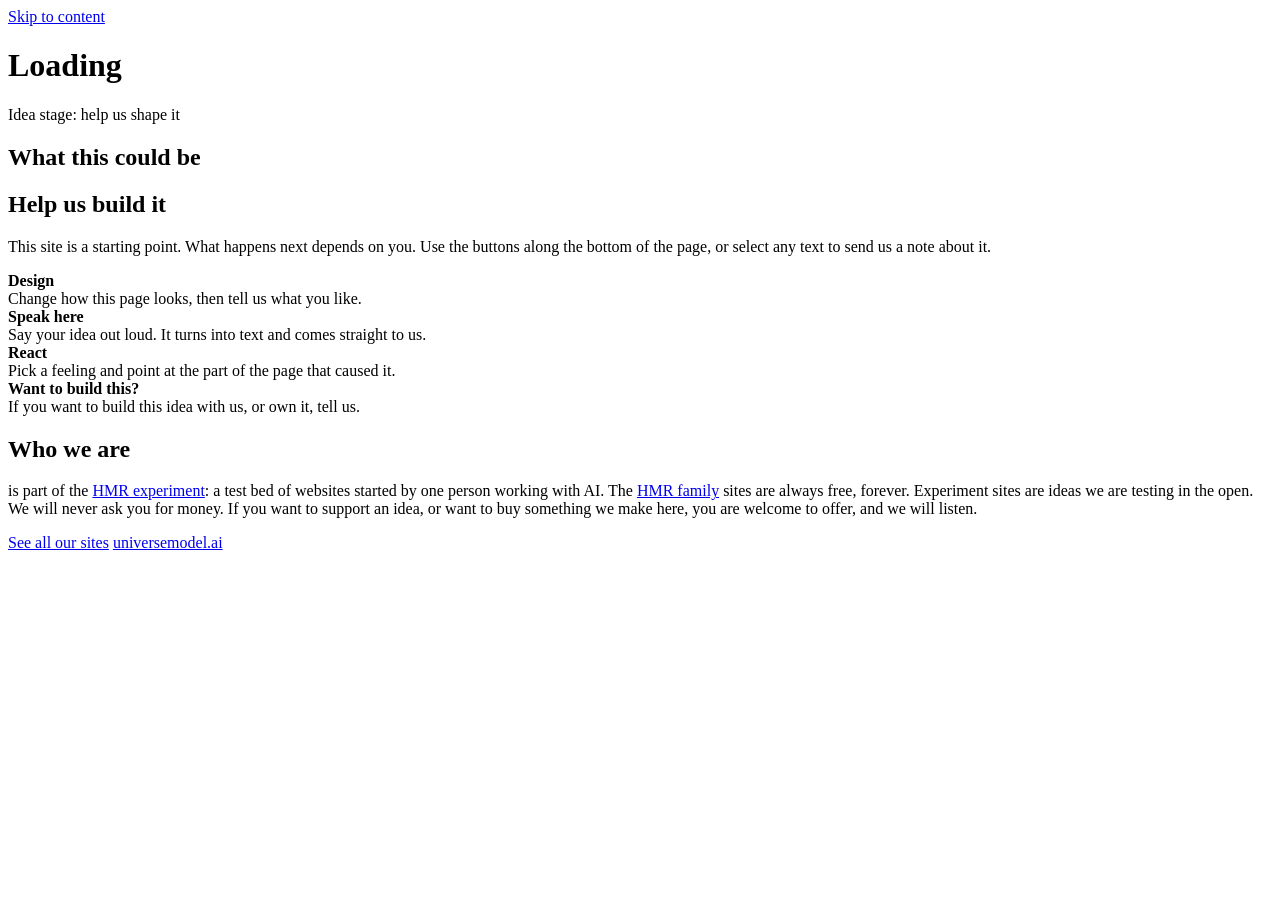
==== index.html @ d36a9c4b "Initial commit" ====
<!DOCTYPE html>
<html lang="en">
<head>
<meta charset="utf-8">
<meta name="viewport" content="width=device-width, initial-scale=1">
<title>HMR family site</title>
<link rel="stylesheet" href="https://hmrfamily.life/x/style.css">
</head>
<body>
<a class="skip" href="#main">Skip to content</a>
<header class="hero">
  <div class="wrap">
    <p class="eyebrow" id="f-d"></p>
    <h1 id="f-t">Loading</h1>
    <p class="lead" id="f-p"></p>
    <p><span class="tag">Idea stage: help us shape it</span></p>
  </div>
</header>
<main id="main">
  <section class="wrap">
    <div class="idea">
      <h2>What this could be</h2>
      <p id="f-sub"></p><ul id="f-b"></ul>
    </div>
    <div class="idea">
      <h2>Help us build it</h2>
      <p>This site is a starting point. What happens next depends on you. Use the buttons along the bottom of the page, or select any text to send us a note about it.</p>
      <div class="steps">
        <div><b>Design</b><br>Change how this page looks, then tell us what you like.</div>
        <div><b>Speak here</b><br>Say your idea out loud. It turns into text and comes straight to us.</div>
        <div><b>React</b><br>Pick a feeling and point at the part of the page that caused it.</div>
        <div><b>Want to build this?</b><br>If you want to build this idea with us, or own it, tell us.</div>
      </div>
    </div>
    <div class="idea">
      <h2>Who we are</h2>
      <p><span class="f-d2"></span> is part of the <a href="https://hmrfamily.life/#experiment">HMR experiment</a>: a test bed of websites started by one person working with AI. The <a href="https://hmrfamily.life/">HMR family</a> sites are always free, forever. Experiment sites are ideas we are testing in the open. We will never ask you for money. If you want to support an idea, or want to buy something we make here, you are welcome to offer, and we will listen.</p>
    </div>
  </section>
</main>
<footer>
  <div class="wrap">
    <p><a class="btn" href="https://hmrfamily.life/">See all our sites</a> <a class="btn" href="https://universemodel.ai/">universemodel.ai</a></p>
    
  </div>
</footer>
<div id="picker"></div>
<script src="https://hmrfamily.life/x/site.js"></script>
<script src="https://hmrfamily.life/x/app.js"></script>
<script src="https://hmrfamily.life/x/hmr-dock.js?v=6.2" data-tier="experiment" data-design=".pk-open" data-design-panel=".pk-panel" defer></script>
</body>
</html>
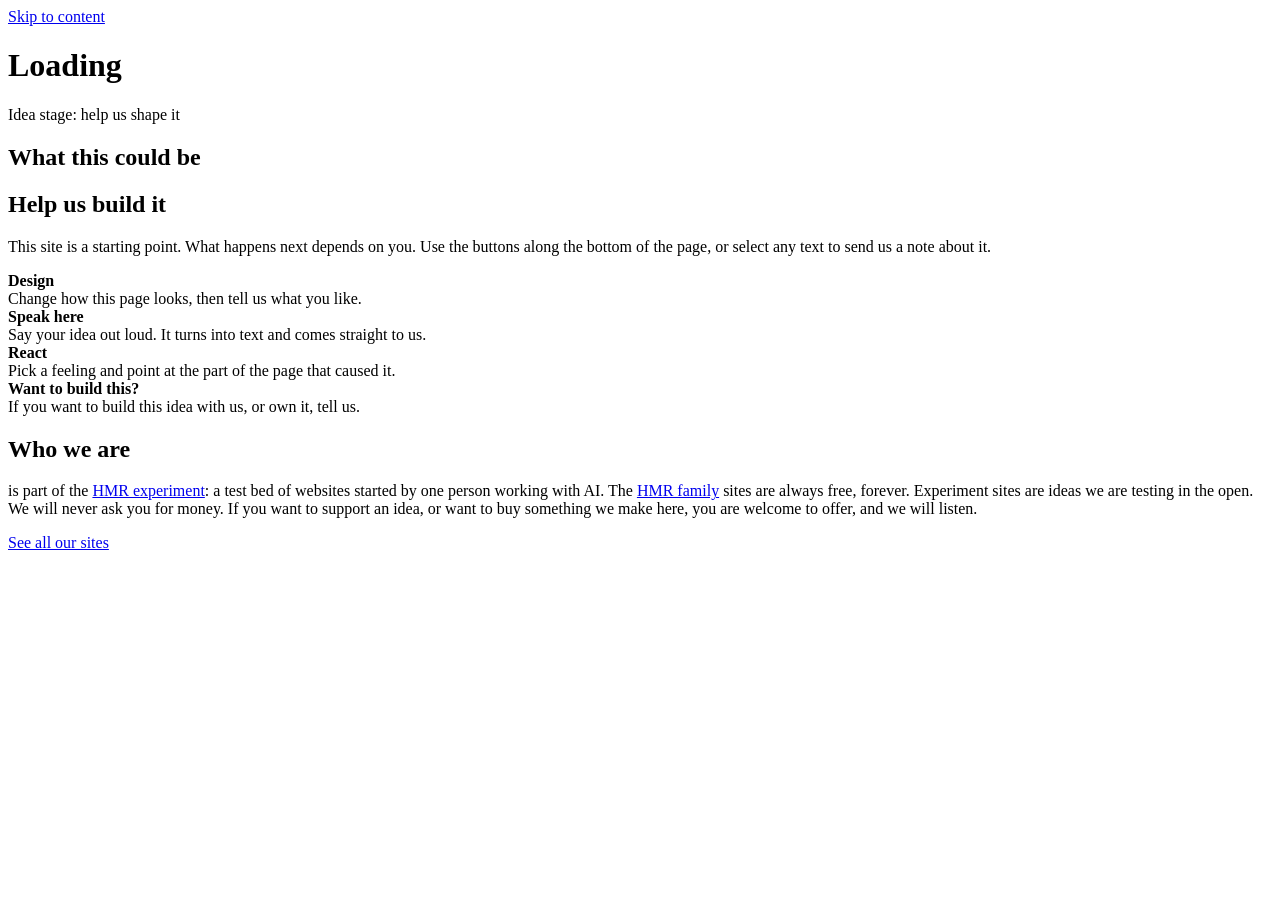
==== commit 9087abec: "Remove universemodel.ai links (site kept as a hidden Easter egg) Co-Authored-By: Claude Opus 5.5 <no" ====
--- a/index.html
+++ b/index.html
@@ -40,7 +40,7 @@
 </main>
 <footer>
   <div class="wrap">
-    <p><a class="btn" href="https://hmrfamily.life/">See all our sites</a> <a class="btn" href="https://universemodel.ai/">universemodel.ai</a></p>
+    <p><a class="btn" href="https://hmrfamily.life/">See all our sites</a></p>
     
   </div>
 </footer>
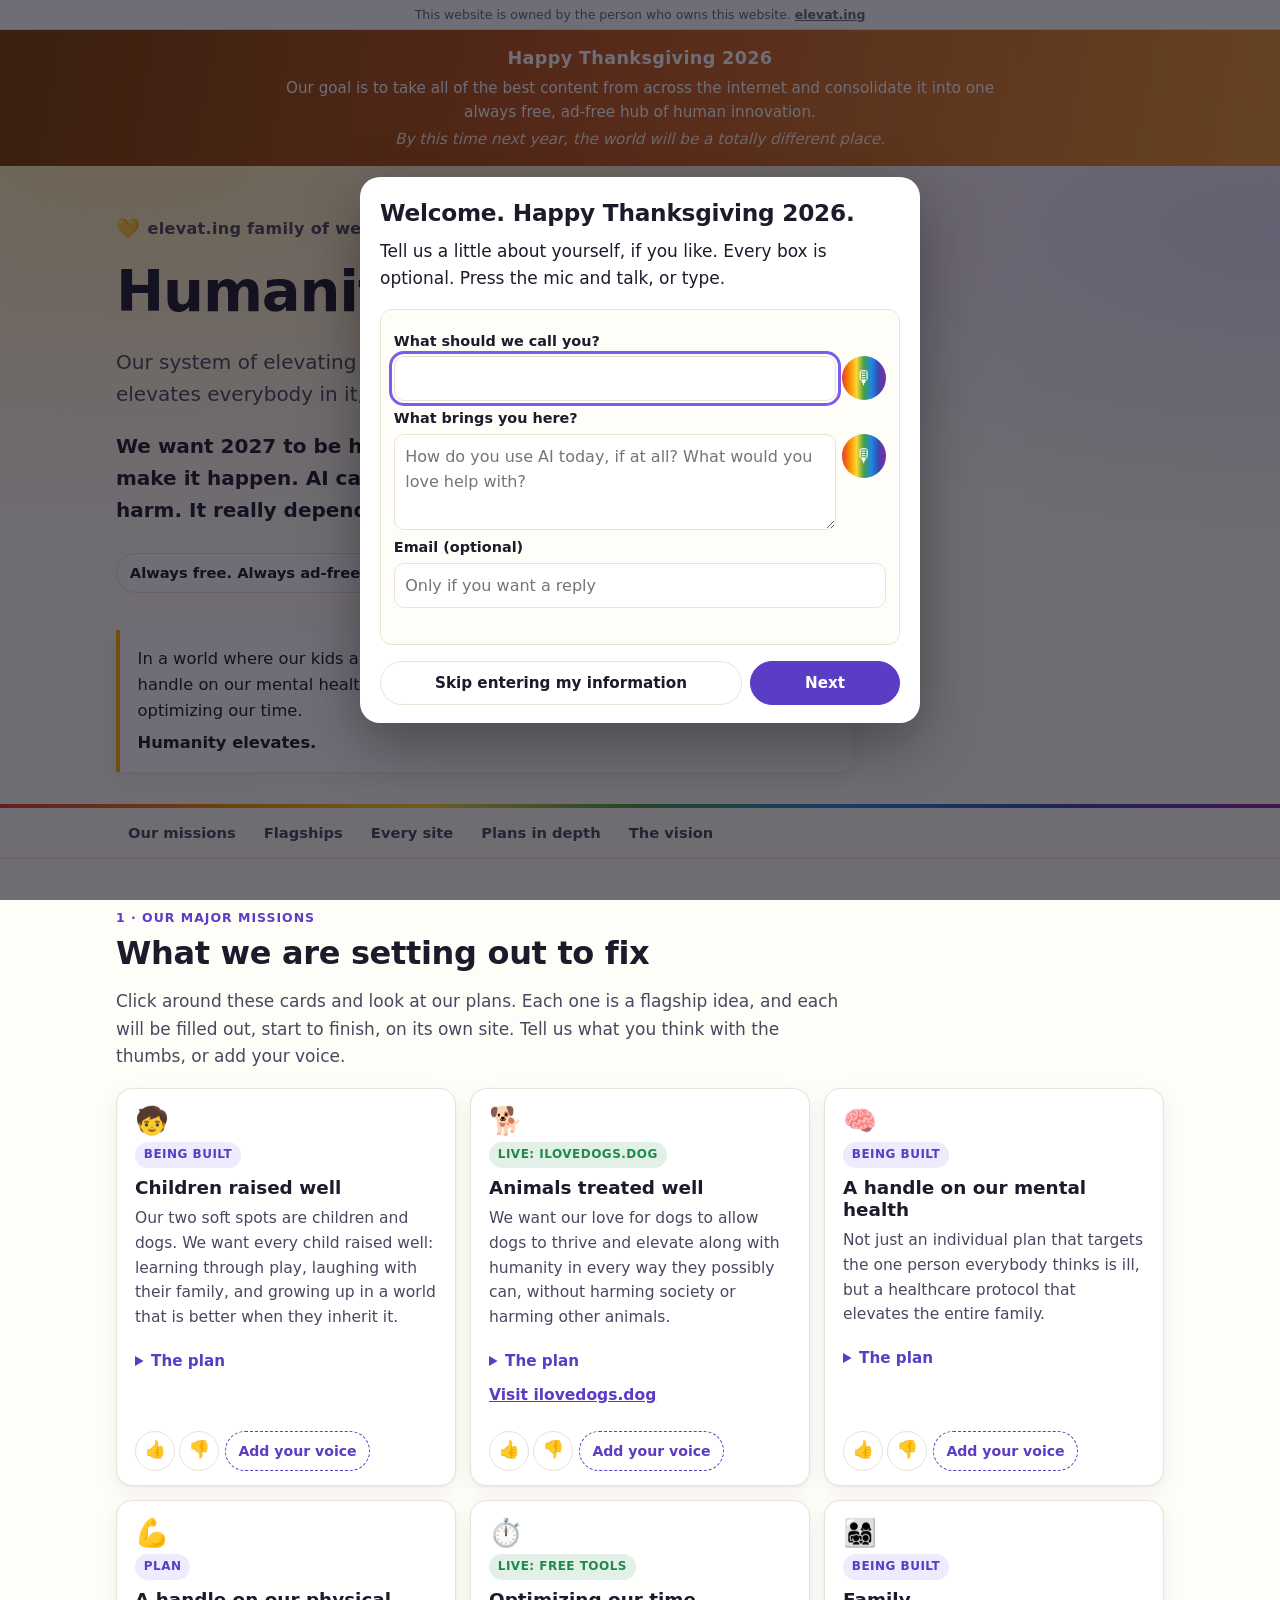
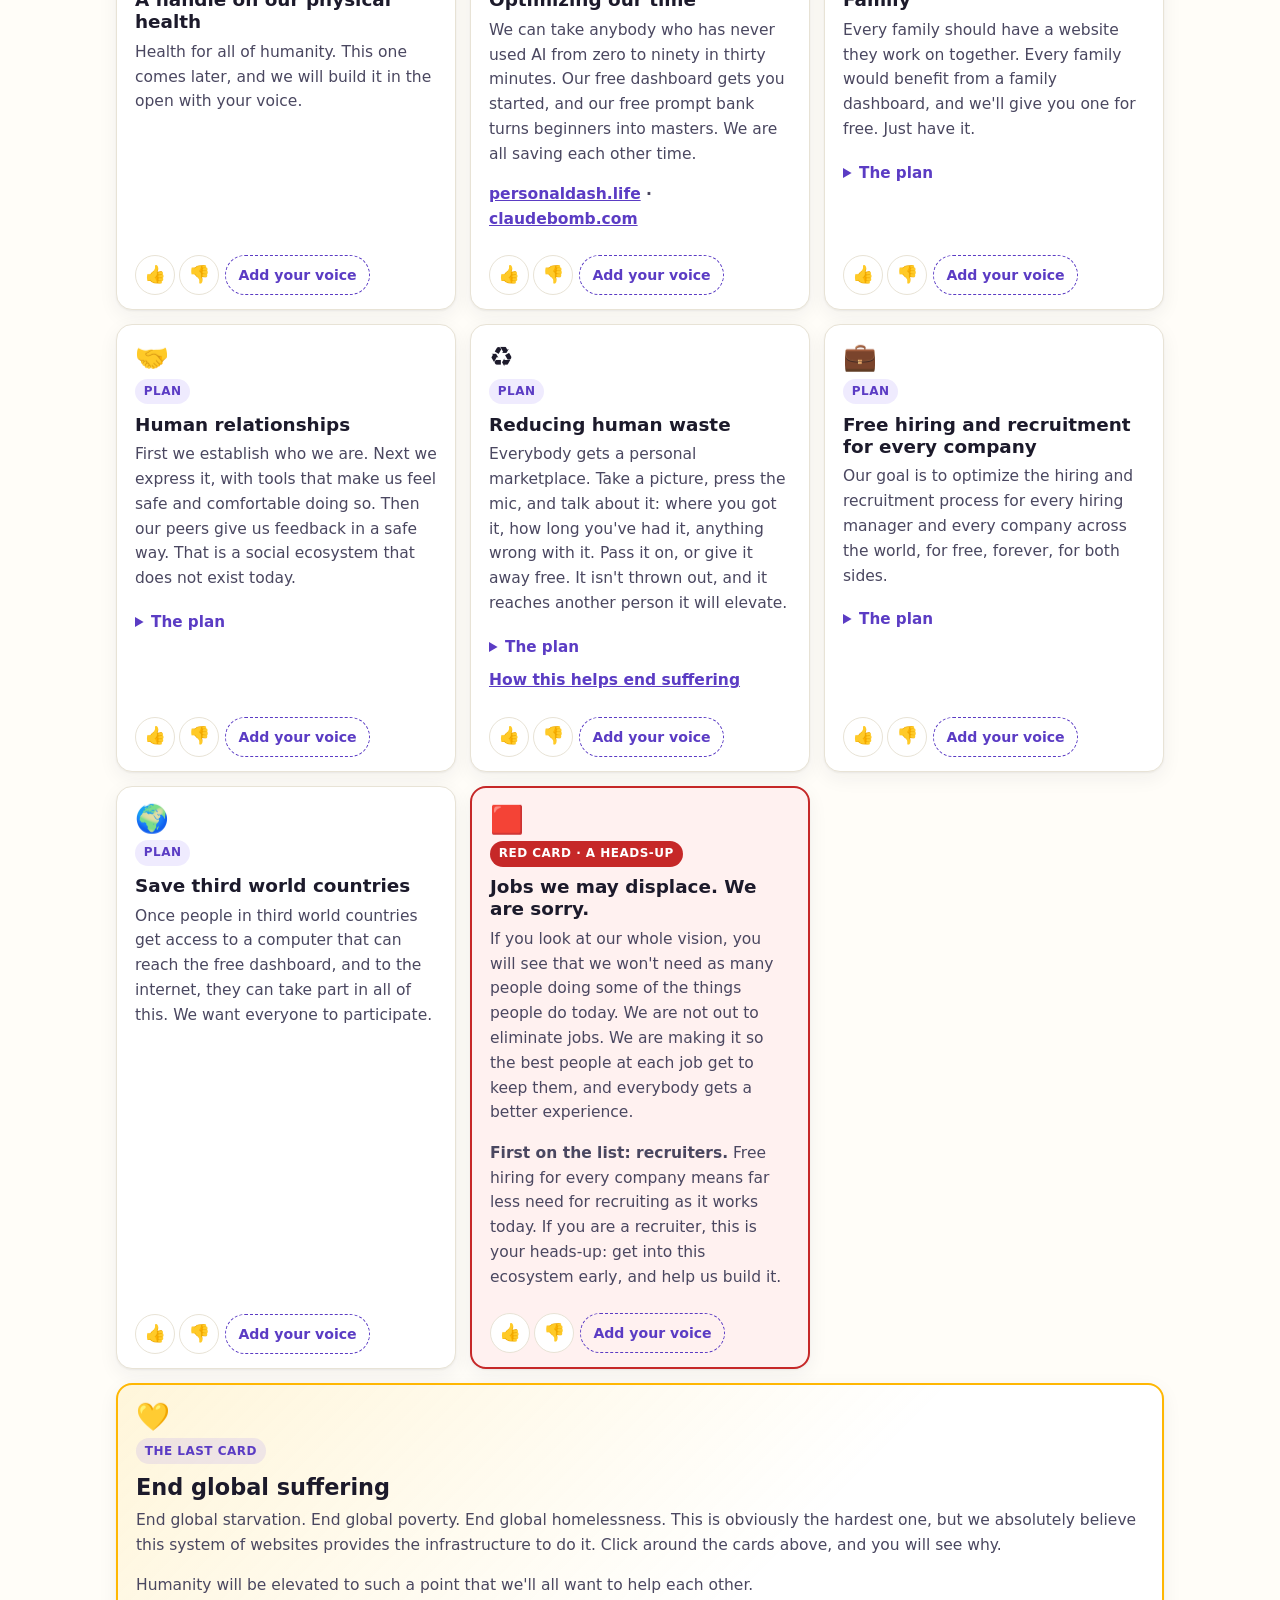
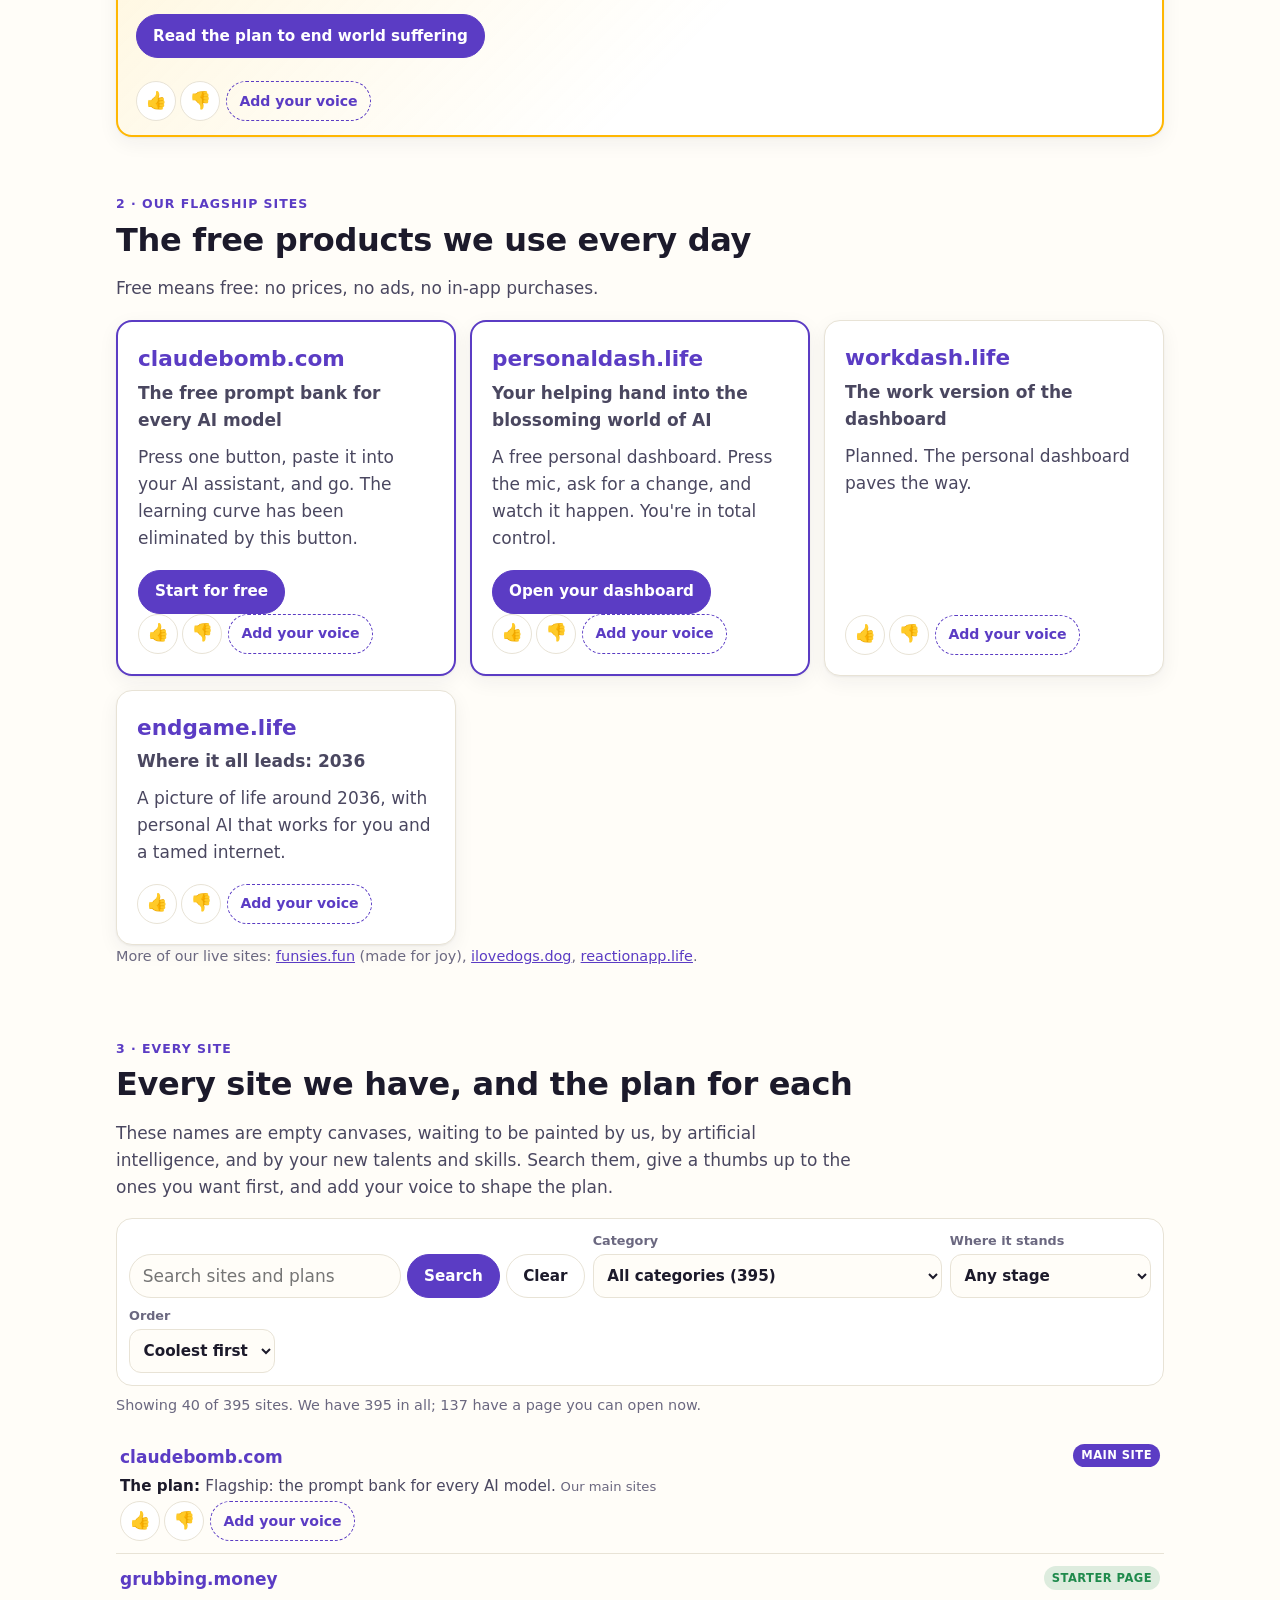
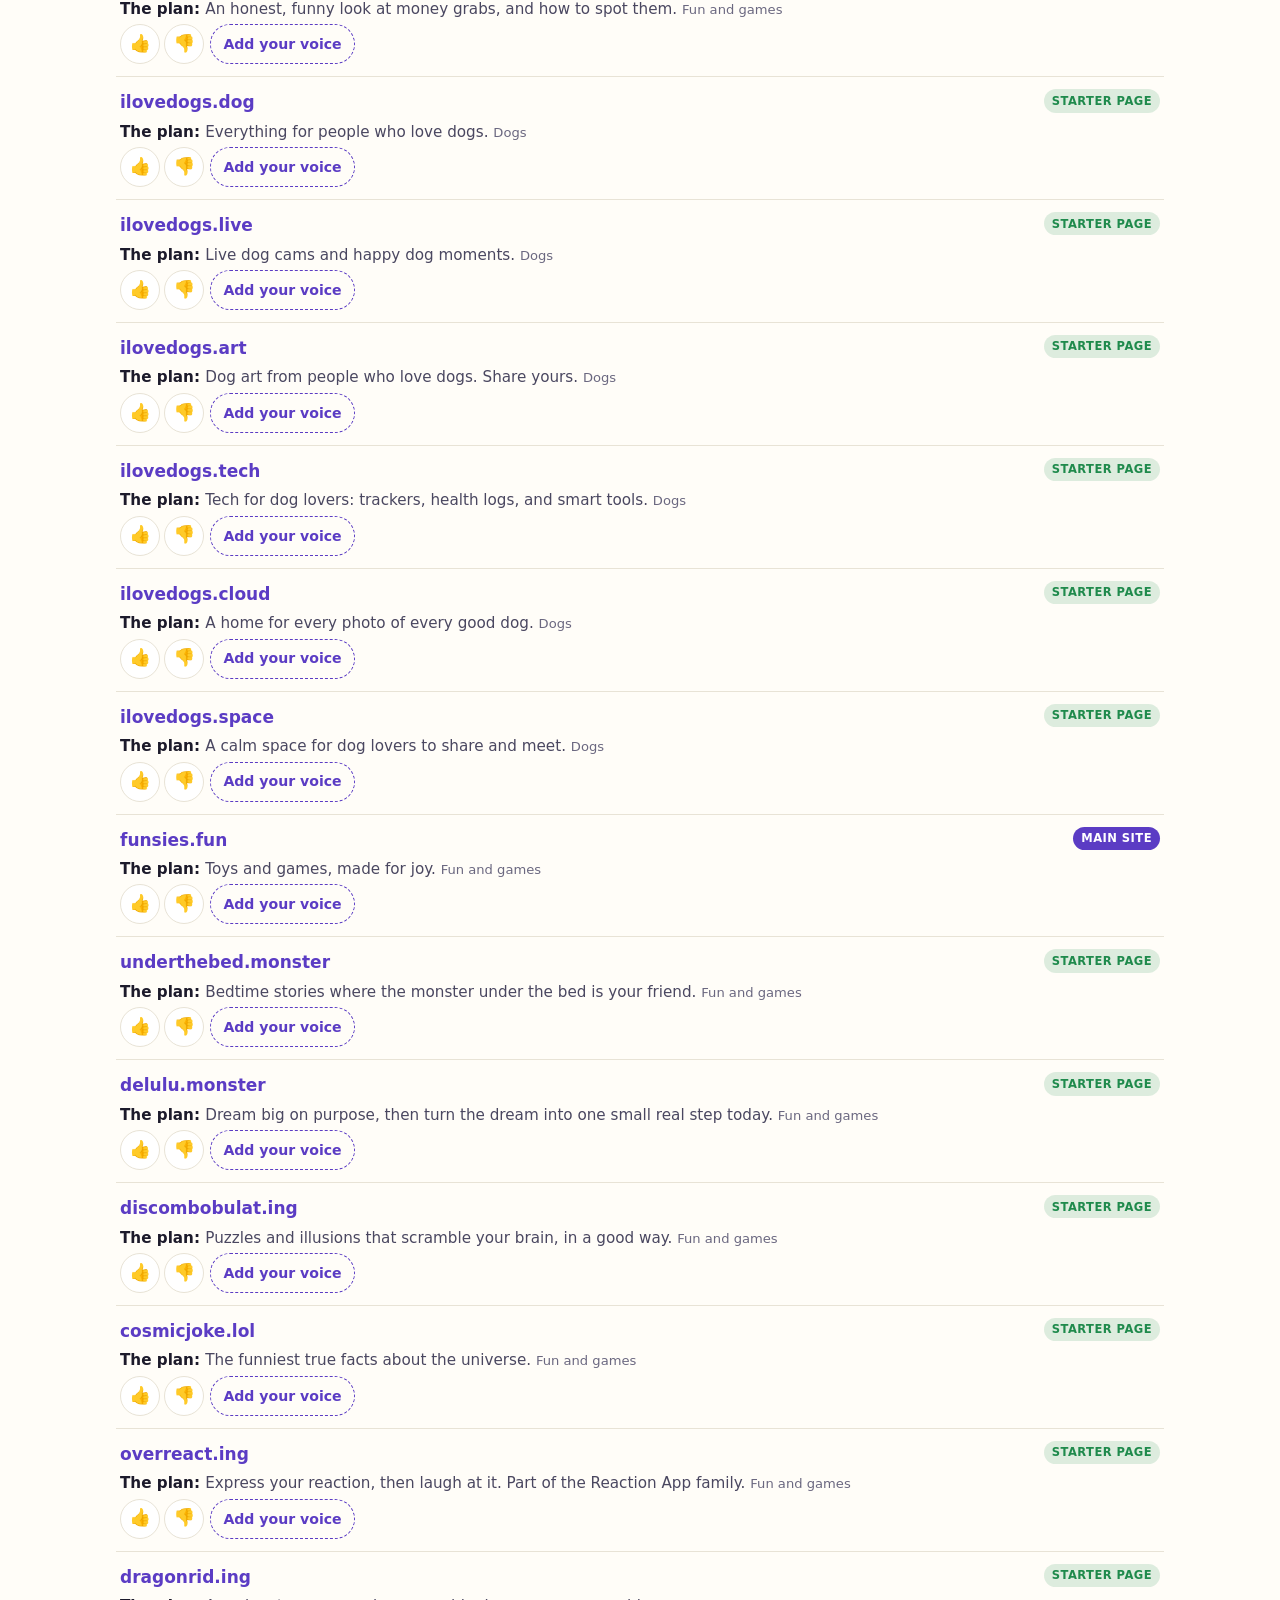
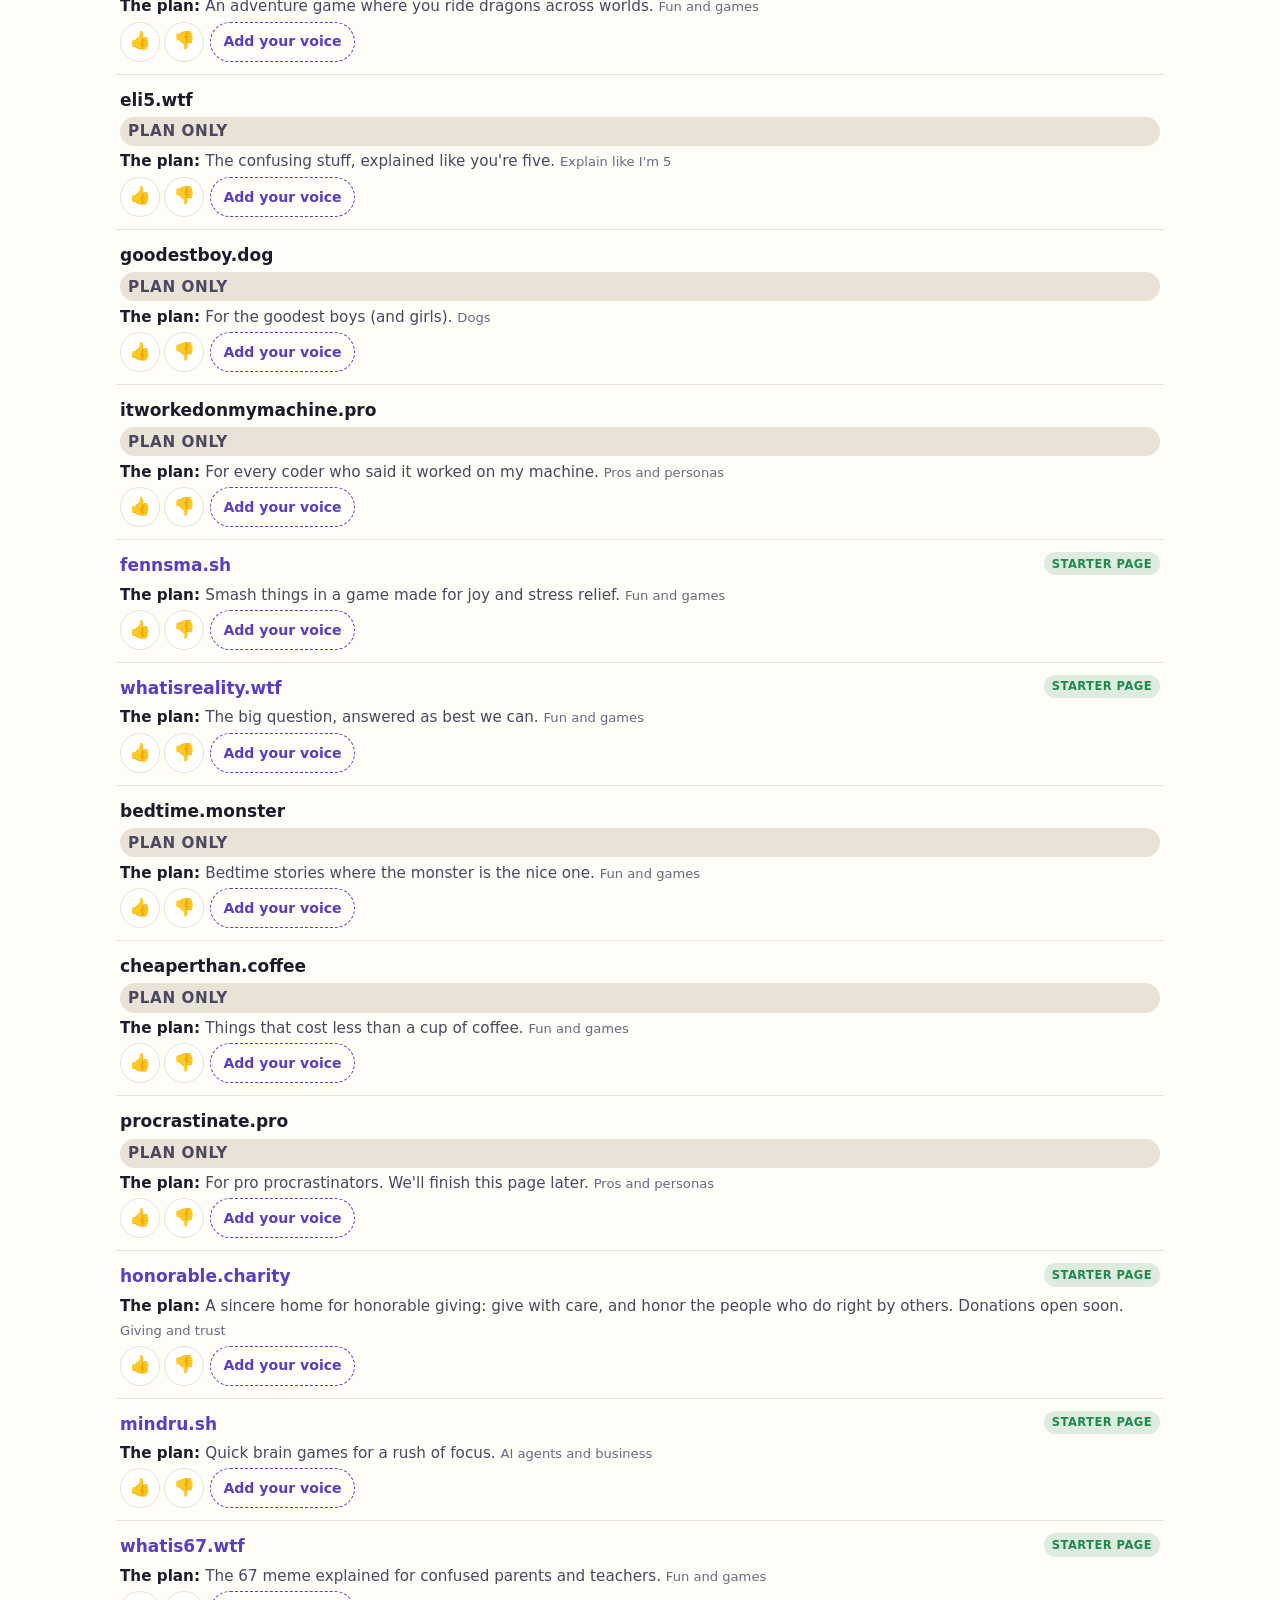
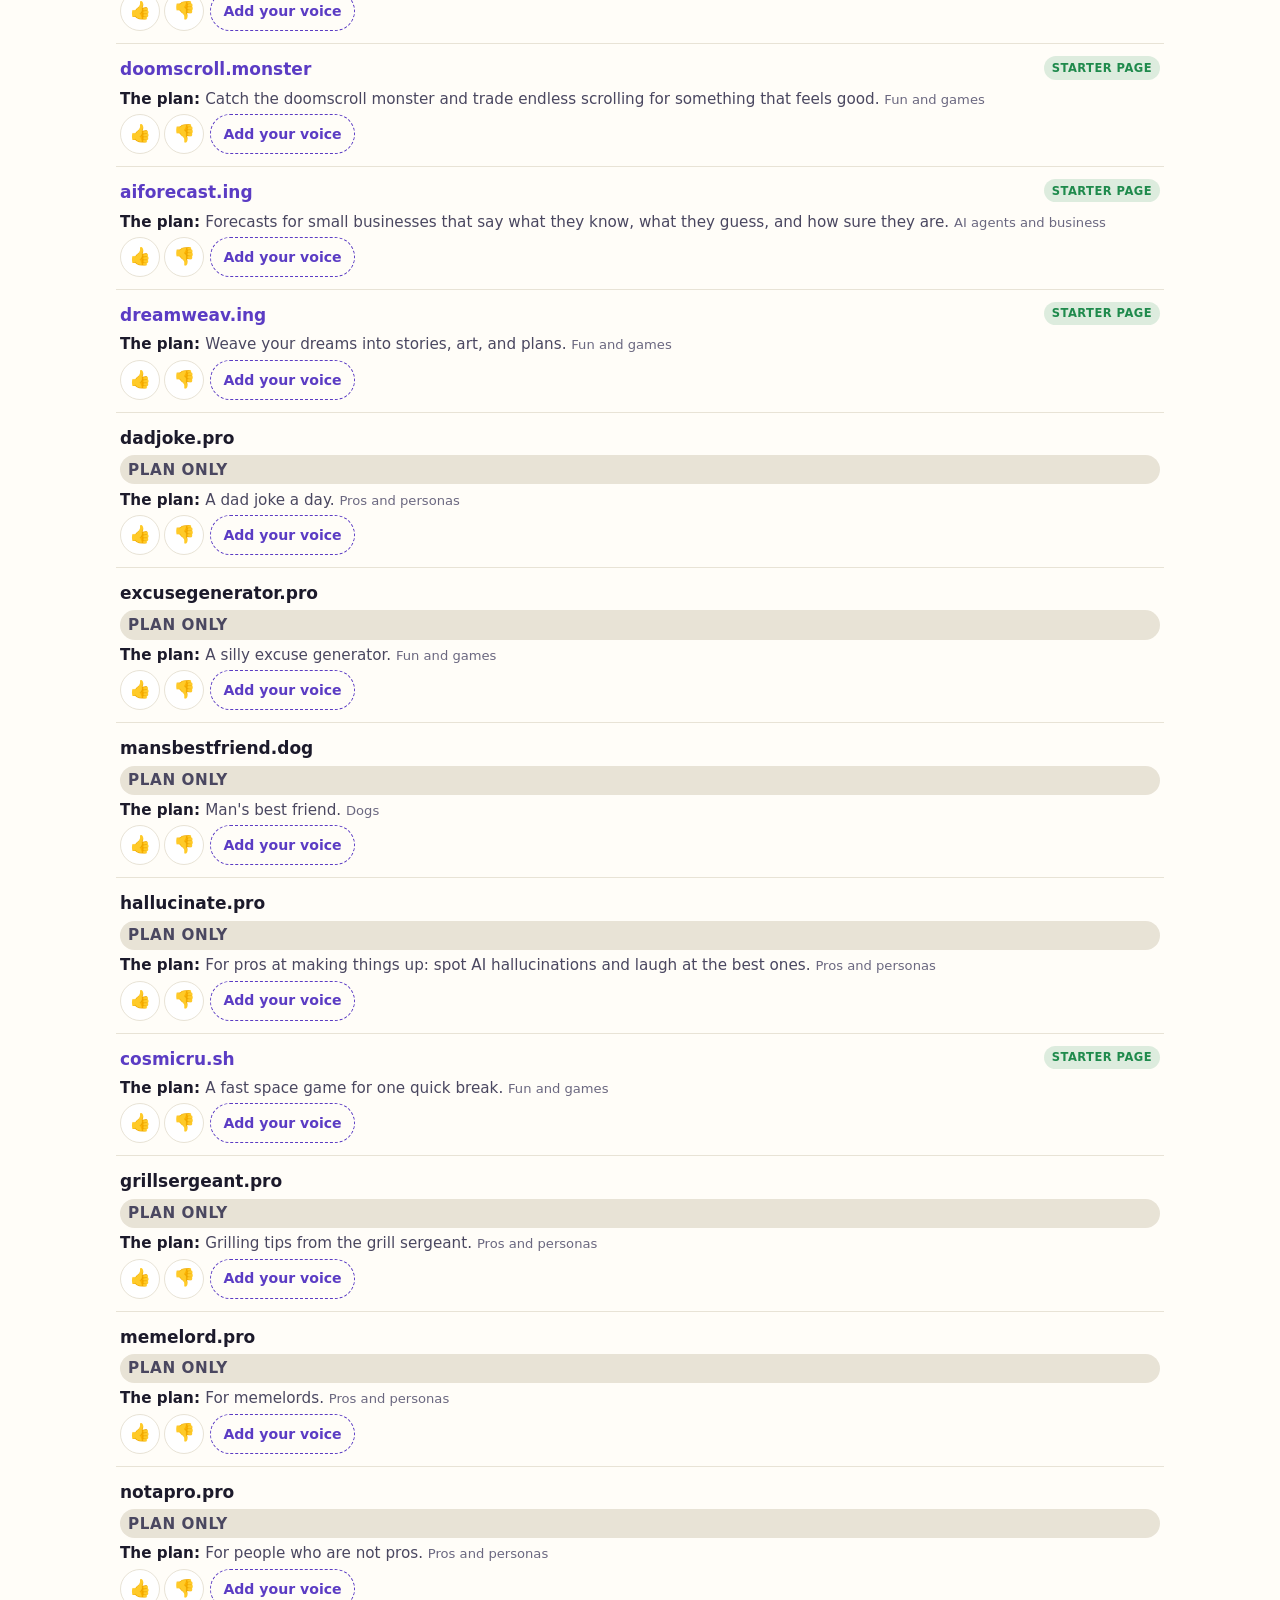
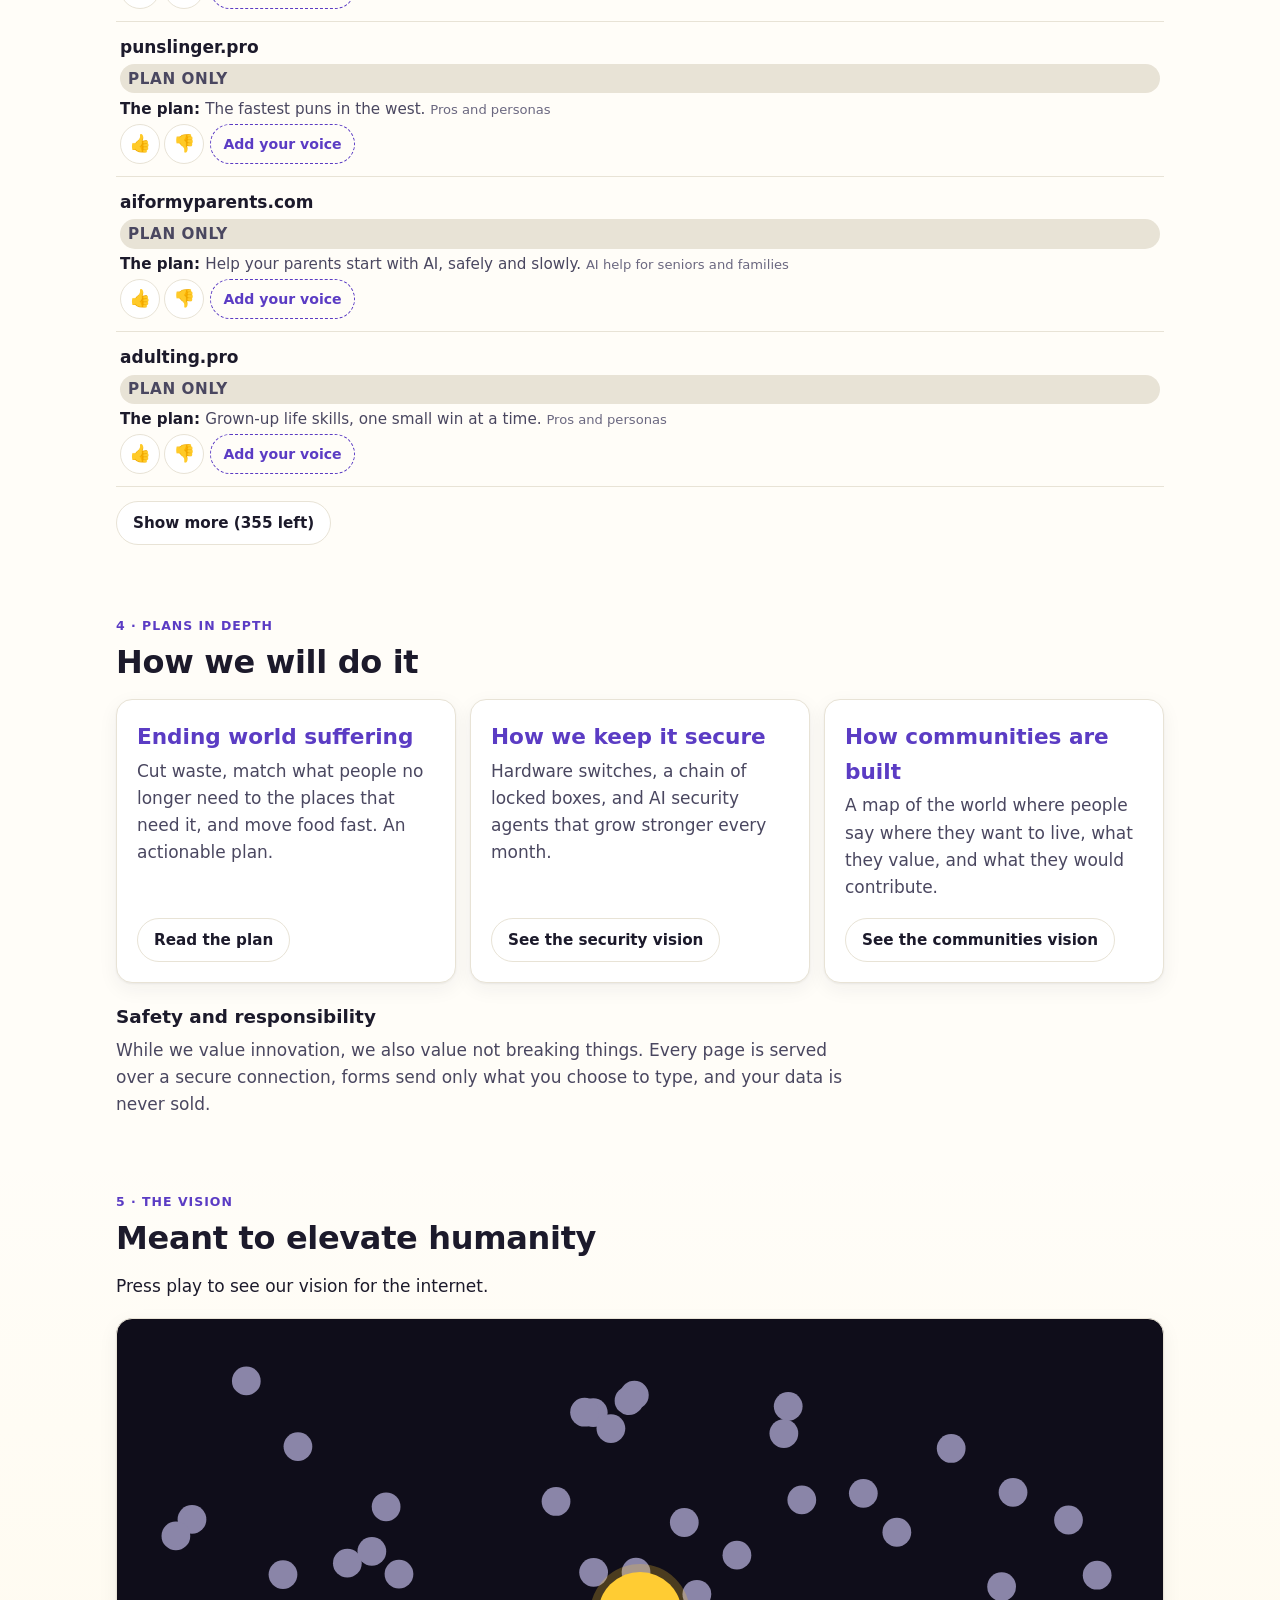
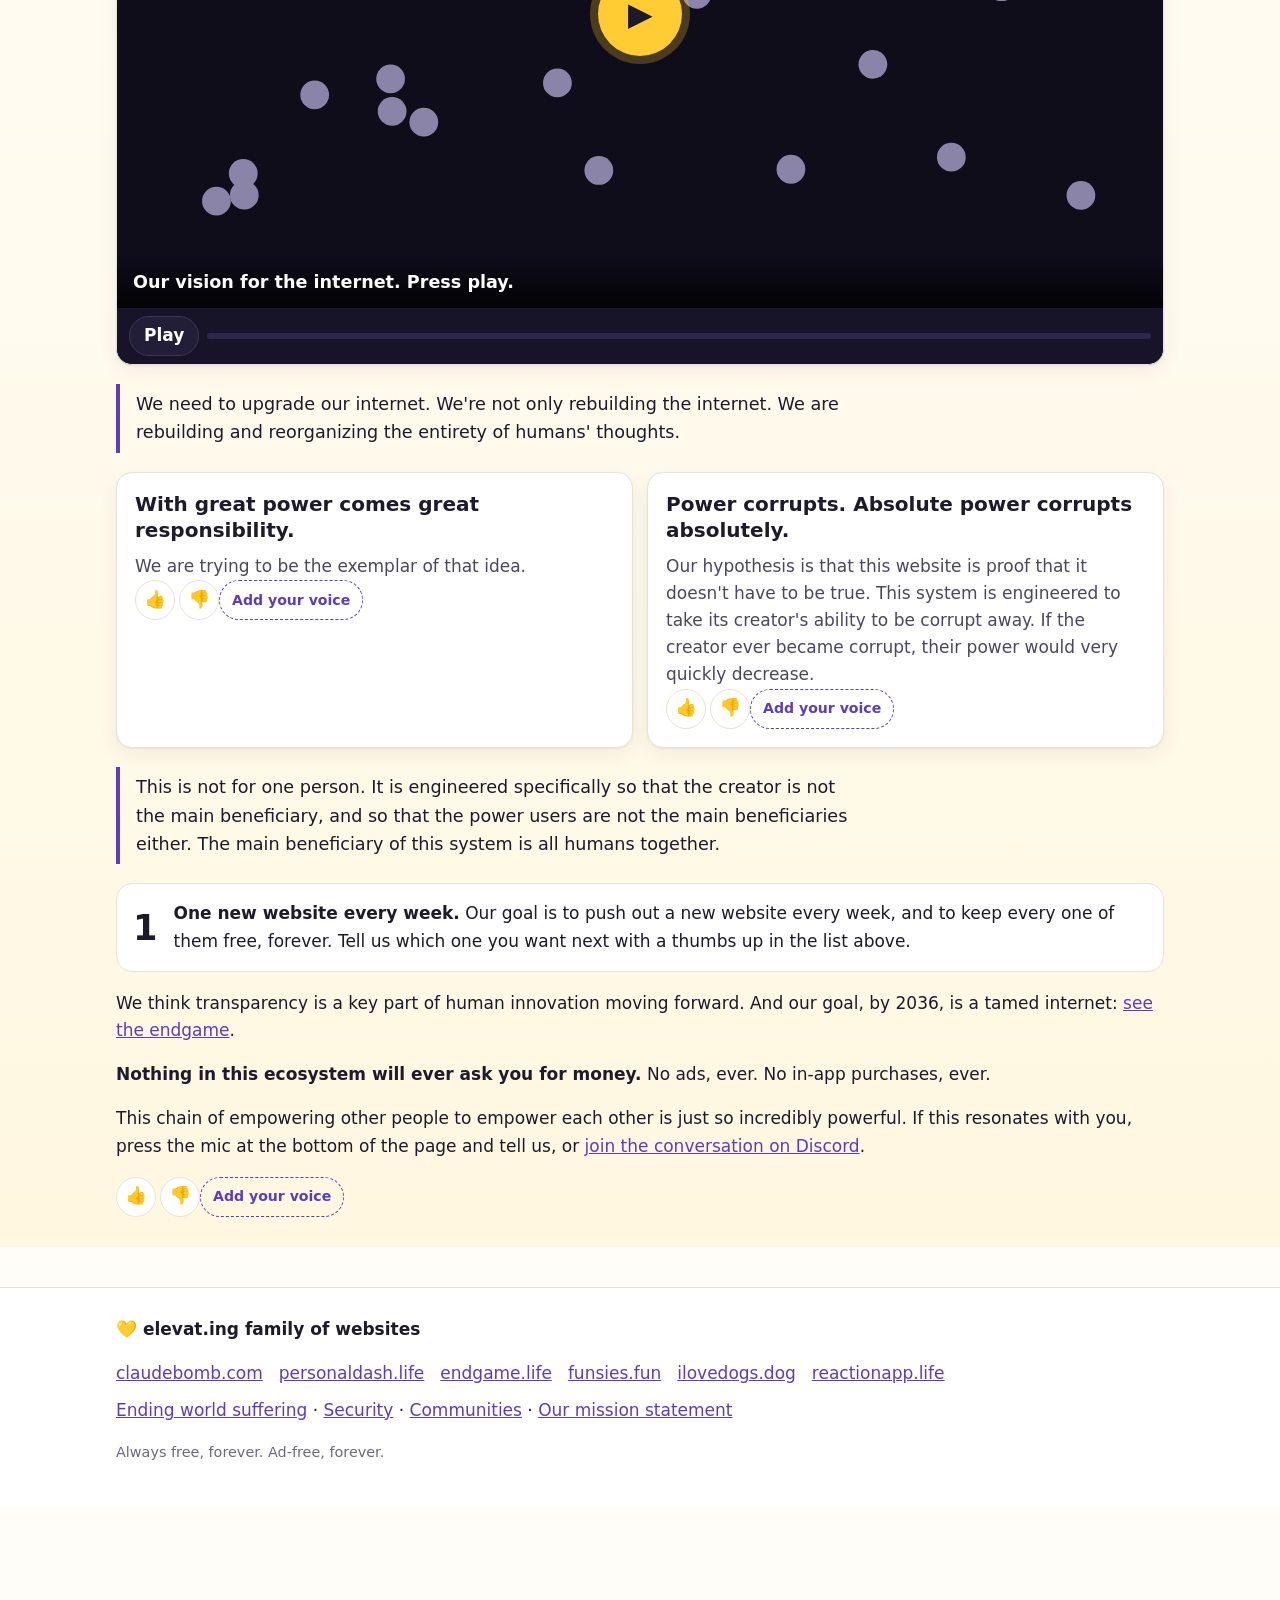
==== commit 51cf57e3: "elevat.ing becomes the main site: missions, flagships, every site with its plan, vision, plans in de" ====
--- a/index.html
+++ b/index.html
@@ -3,50 +3,314 @@
 <head>
 <meta charset="utf-8">
 <meta name="viewport" content="width=device-width, initial-scale=1">
-<title>HMR family site</title>
-<link rel="stylesheet" href="https://hmrfamily.life/x/style.css">
+<title>elevat.ing | Our system of elevating websites</title>
+<meta name="description" content="Free websites that elevate everybody in them, all together, for free. Always free, always ad-free.">
+<link rel="canonical" href="https://elevat.ing/">
+<meta property="og:type" content="website">
+<meta property="og:title" content="elevat.ing | Our system of elevating websites">
+<meta property="og:description" content="Free websites that elevate everybody in them, all together, for free. Always free, always ad-free.">
+<meta property="og:url" content="https://elevat.ing/">
+<meta name="twitter:card" content="summary">
+<meta name="theme-color" content="#ffcc33">
+<link rel="icon" href="data:image/svg+xml,%3Csvg xmlns='http://www.w3.org/2000/svg' viewBox='0 0 100 100'%3E%3Ctext y='.9em' font-size='90'%3E%F0%9F%92%9B%3C/text%3E%3C/svg%3E">
+<link rel="stylesheet" href="css/elv8.css?v=1">
 </head>
 <body>
 <a class="skip" href="#main">Skip to content</a>
+<div class="elv8-cap" role="note">This website is owned by the person who owns this website. <a href="https://elevat.ing/">elevat.ing</a></div>
+
+<aside class="tg" aria-label="Happy Thanksgiving 2026">
+  <b>Happy Thanksgiving 2026</b>
+  <p>Our goal is to take all of the best content from across the internet and consolidate it into one always free, ad-free hub of human innovation.</p>
+  <p class="tg2">By this time next year, the world will be a totally different place.</p>
+</aside>
+
 <header class="hero">
   <div class="wrap">
-    <p class="eyebrow" id="f-d"></p>
-    <h1 id="f-t">Loading</h1>
-    <p class="lead" id="f-p"></p>
-    <p><span class="tag">Idea stage: help us shape it</span></p>
+    <p class="brand"><span class="heart" aria-hidden="true">💛</span> elevat.ing family of websites</p>
+    <h1>Humanity elevates.</h1>
+    <p class="lead">Our system of elevating websites is called elevating because it elevates everybody in it, all together, for free.</p>
+    <p class="lead year">We want 2027 to be humanity's year, and we're going to help make it happen. AI can be a greater force for good than harm. It really depends on us whether it is.</p>
+    <p class="promise">Always free. Always ad-free. Nothing here will ever ask you for money.</p>
+    <div class="hero-quote">
+      <p>In a world where our kids are raised well, we're treating animals well. We have a handle on our mental health. We have a handle on our physical health, and we are optimizing our time.</p>
+      <p>Humanity elevates.</p>
+    </div>
   </div>
 </header>
+
+<nav class="secnav" aria-label="On this page">
+  <ul class="wrap">
+    <li><a href="#missions">Our missions</a></li>
+    <li><a href="#flagships">Flagships</a></li>
+    <li><a href="#sites">Every site</a></li>
+    <li><a href="#plans">Plans in depth</a></li>
+    <li><a href="#vision">The vision</a></li>
+  </ul>
+</nav>
+
 <main id="main">
-  <section class="wrap">
-    <div class="idea">
-      <h2>What this could be</h2>
-      <p id="f-sub"></p><ul id="f-b"></ul>
-    </div>
-    <div class="idea">
-      <h2>Help us build it</h2>
-      <p>This site is a starting point. What happens next depends on you. Use the buttons along the bottom of the page, or select any text to send us a note about it.</p>
-      <div class="steps">
-        <div><b>Design</b><br>Change how this page looks, then tell us what you like.</div>
-        <div><b>Speak here</b><br>Say your idea out loud. It turns into text and comes straight to us.</div>
-        <div><b>React</b><br>Pick a feeling and point at the part of the page that caused it.</div>
-        <div><b>Want to build this?</b><br>If you want to build this idea with us, or own it, tell us.</div>
-      </div>
-    </div>
-    <div class="idea">
-      <h2>Who we are</h2>
-      <p><span class="f-d2"></span> is part of the <a href="https://hmrfamily.life/#experiment">HMR experiment</a>: a test bed of websites started by one person working with AI. The <a href="https://hmrfamily.life/">HMR family</a> sites are always free, forever. Experiment sites are ideas we are testing in the open. We will never ask you for money. If you want to support an idea, or want to buy something we make here, you are welcome to offer, and we will listen.</p>
-    </div>
-  </section>
+
+<section class="wrap sec" id="missions" aria-labelledby="missions-h">
+  <span class="kicker">1 · Our major missions</span>
+  <h2 id="missions-h">What we are setting out to fix</h2>
+  <p class="intro">Click around these cards and look at our plans. Each one is a flagship idea, and each will be filled out, start to finish, on its own site. Tell us what you think with the thumbs, or add your voice.</p>
+
+  <div class="cards">
+    <article class="card" data-react="mission-kids" data-label="Mission: children">
+      <div class="ico" aria-hidden="true">🧒</div>
+      <span class="status">Being built</span>
+      <h3>Children raised well</h3>
+      <p>Our two soft spots are children and dogs. We want every child raised well: learning through play, laughing with their family, and growing up in a world that is better when they inherit it.</p>
+      <details><summary>The plan</summary><ul>
+        <li>Free games and learning for kids, and lists of the games every generation loves, on <a href="https://funsies.fun/" target="_blank" rel="noopener">funsies.fun</a>.</li>
+        <li>Families building their own games together, just by talking to AI.</li>
+        <li>Parents helping each child write their own mission statement.</li>
+      </ul></details>
+      <div class="foot"></div>
+    </article>
+
+    <article class="card" data-react="mission-animals" data-label="Mission: animals">
+      <div class="ico" aria-hidden="true">🐕</div>
+      <span class="status live">Live: ilovedogs.dog</span>
+      <h3>Animals treated well</h3>
+      <p>We want our love for dogs to allow dogs to thrive and elevate along with humanity in every way they possibly can, without harming society or harming other animals.</p>
+      <details><summary>The plan</summary><ul>
+        <li>Free signal bands, so every dog lover knows whether a dog wants to say hello.</li>
+        <li>Open, fresh dog-food recipes, and food that would be wasted reaching dogs and hungry people.</li>
+        <li>A reliable place for vets and owners: what blogs say next to what the medical evidence says, with sources.</li>
+        <li>Fostering, dog walking, and a good-dog certification for places like beaches.</li>
+      </ul></details>
+      <p class="go"><a href="https://ilovedogs.dog/" target="_blank" rel="noopener">Visit ilovedogs.dog</a></p>
+      <div class="foot"></div>
+    </article>
+
+    <article class="card" data-react="mission-mental" data-label="Mission: mental health">
+      <div class="ico" aria-hidden="true">🧠</div>
+      <span class="status">Being built</span>
+      <h3>A handle on our mental health</h3>
+      <p>Not just an individual plan that targets the one person everybody thinks is ill, but a healthcare protocol that elevates the entire family.</p>
+      <details><summary>The plan</summary><ul>
+        <li>Family involvement, so no one is struggling alone.</li>
+        <li>A peer support network.</li>
+        <li>Tools that help families talk to each other better.</li>
+        <li>We are not licensed medical professionals, and we say so plainly. This is a well-being tool, not medical advice.</li>
+      </ul></details>
+      <div class="foot"></div>
+    </article>
+
+    <article class="card" data-react="mission-physical" data-label="Mission: physical health">
+      <div class="ico" aria-hidden="true">💪</div>
+      <span class="status">Plan</span>
+      <h3>A handle on our physical health</h3>
+      <p>Health for all of humanity. This one comes later, and we will build it in the open with your voice.</p>
+      <div class="foot"></div>
+    </article>
+
+    <article class="card" data-react="mission-time" data-label="Mission: time">
+      <div class="ico" aria-hidden="true">⏱️</div>
+      <span class="status live">Live: free tools</span>
+      <h3>Optimizing our time</h3>
+      <p>We can take anybody who has never used AI from zero to ninety in thirty minutes. Our free dashboard gets you started, and our free prompt bank turns beginners into masters. We are all saving each other time.</p>
+      <p class="go"><a href="https://personaldash.life/" target="_blank" rel="noopener">personaldash.life</a> · <a href="https://claudebomb.com/" target="_blank" rel="noopener">claudebomb.com</a></p>
+      <div class="foot"></div>
+    </article>
+
+    <article class="card" data-react="mission-family" data-label="Mission: family">
+      <div class="ico" aria-hidden="true">👨‍👩‍👧‍👦</div>
+      <span class="status">Being built</span>
+      <h3>Family</h3>
+      <p>Every family should have a website they work on together. Every family would benefit from a family dashboard, and we'll give you one for free. Just have it.</p>
+      <details><summary>The plan</summary><ul>
+        <li>A mission statement for every family member, with parents helping kids write theirs.</li>
+        <li>Calendars that sync, and what the kids are learning in school.</li>
+        <li>A family website that can stay private or be public.</li>
+        <li>Its own site is on the way.</li>
+      </ul></details>
+      <div class="foot"></div>
+    </article>
+
+    <article class="card" data-react="mission-relationships" data-label="Mission: human relationships">
+      <div class="ico" aria-hidden="true">🤝</div>
+      <span class="status">Plan</span>
+      <h3>Human relationships</h3>
+      <p>First we establish who we are. Next we express it, with tools that make us feel safe and comfortable doing so. Then our peers give us feedback in a safe way. That is a social ecosystem that does not exist today.</p>
+      <details><summary>The plan</summary><ul>
+        <li>A personal dashboard you feel comfortable sharing, to express your identity and your beliefs.</li>
+        <li>Circles of privacy: you at the center, your closest friends and family in the first ring, and so on out.</li>
+        <li>Help for significant others, families and friends to understand each other better.</li>
+      </ul></details>
+      <div class="foot"></div>
+    </article>
+
+    <article class="card" data-react="mission-waste" data-label="Mission: reducing human waste">
+      <div class="ico" aria-hidden="true">♻️</div>
+      <span class="status">Plan</span>
+      <h3>Reducing human waste</h3>
+      <p>Everybody gets a personal marketplace. Take a picture, press the mic, and talk about it: where you got it, how long you've had it, anything wrong with it. Pass it on, or give it away free. It isn't thrown out, and it reaches another person it will elevate.</p>
+      <details><summary>The plan</summary><ul>
+        <li>No forms full of categories, no subscriptions, no spam.</li>
+        <li>By default, anything that doesn't find a new home in a month becomes free.</li>
+        <li>Surplus food reaching people who need it, fast.</li>
+      </ul></details>
+      <p class="go"><a href="end-suffering/">How this helps end suffering</a></p>
+      <div class="foot"></div>
+    </article>
+
+    <article class="card" data-react="mission-hiring" data-label="Mission: free hiring and recruitment">
+      <div class="ico" aria-hidden="true">💼</div>
+      <span class="status">Plan</span>
+      <h3>Free hiring and recruitment for every company</h3>
+      <p>Our goal is to optimize the hiring and recruitment process for every hiring manager and every company across the world, for free, forever, for both sides.</p>
+      <details><summary>The plan</summary><ul>
+        <li>Add your resume and say whether you are open to work.</li>
+        <li>A hiring manager pastes the link to a public job posting. We show the exact search filter we will use, and it can never filter on years of experience or whether you are employed right now.</li>
+        <li>People whose resumes match get a link to one clean application: a yes or no next to each line of the job, and a mic to say anything you want the hiring manager to know. We keep your words as text, never your voice, because we don't want you to be nervous.</li>
+        <li>At the top: the company, the job title, the level, the location, and how the pay is structured.</li>
+        <li>A slider where you set the lowest pay you would accept.</li>
+        <li>Hiring managers, recruiters and teammates work as one hiring team.</li>
+      </ul></details>
+      <div class="foot"></div>
+    </article>
+
+    <article class="card" data-react="mission-world" data-label="Mission: save third world countries">
+      <div class="ico" aria-hidden="true">🌍</div>
+      <span class="status">Plan</span>
+      <h3>Save third world countries</h3>
+      <p>Once people in third world countries get access to a computer that can reach the free dashboard, and to the internet, they can take part in all of this. We want everyone to participate.</p>
+      <div class="foot"></div>
+    </article>
+
+    <article class="card red" data-react="mission-redcard" data-label="Red card: jobs we may displace">
+      <div class="ico" aria-hidden="true">🟥</div>
+      <span class="status">Red card · A heads-up</span>
+      <h3>Jobs we may displace. We are sorry.</h3>
+      <p>If you look at our whole vision, you will see that we won't need as many people doing some of the things people do today. We are not out to eliminate jobs. We are making it so the best people at each job get to keep them, and everybody gets a better experience.</p>
+      <p><b>First on the list: recruiters.</b> Free hiring for every company means far less need for recruiting as it works today. If you are a recruiter, this is your heads-up: get into this ecosystem early, and help us build it.</p>
+      <div class="foot"></div>
+    </article>
+
+    <article class="card last" data-react="mission-suffering" data-label="Mission: end global suffering">
+      <div class="ico" aria-hidden="true">💛</div>
+      <span class="status">The last card</span>
+      <h3>End global suffering</h3>
+      <p>End global starvation. End global poverty. End global homelessness. This is obviously the hardest one, but we absolutely believe this system of websites provides the infrastructure to do it. Click around the cards above, and you will see why.</p>
+      <p>Humanity will be elevated to such a point that we'll all want to help each other.</p>
+      <p><a class="btn primary" href="end-suffering/">Read the plan to end world suffering</a></p>
+      <div class="foot"></div>
+    </article>
+  </div>
+</section>
+
+<section class="wrap sec" id="flagships" aria-labelledby="flags-h">
+  <span class="kicker">2 · Our flagship sites</span>
+  <h2 id="flags-h">The free products we use every day</h2>
+  <p class="intro">Free means free: no prices, no ads, no in-app purchases.</p>
+  <div class="flags">
+    <article class="flag main" data-react="flag-claudebomb" data-label="Flagship: claudebomb.com">
+      <p class="host"><a href="https://claudebomb.com/" target="_blank" rel="noopener">claudebomb.com</a></p>
+      <p class="what">The free prompt bank for every AI model</p>
+      <p>Press one button, paste it into your AI assistant, and go. The learning curve has been eliminated by this button.</p>
+      <div class="foot"><a class="btn primary" href="https://claudebomb.com/" target="_blank" rel="noopener">Start for free</a></div>
+    </article>
+    <article class="flag main" data-react="flag-personaldash" data-label="Flagship: personaldash.life">
+      <p class="host"><a href="https://personaldash.life/" target="_blank" rel="noopener">personaldash.life</a></p>
+      <p class="what">Your helping hand into the blossoming world of AI</p>
+      <p>A free personal dashboard. Press the mic, ask for a change, and watch it happen. You're in total control.</p>
+      <div class="foot"><a class="btn primary" href="https://personaldash.life/" target="_blank" rel="noopener">Open your dashboard</a></div>
+    </article>
+    <article class="flag" data-react="flag-workdash" data-label="Flagship: workdash.life">
+      <p class="host"><a href="https://workdash.life/" target="_blank" rel="noopener">workdash.life</a></p>
+      <p class="what">The work version of the dashboard</p>
+      <p>Planned. The personal dashboard paves the way.</p>
+      <div class="foot"></div>
+    </article>
+    <article class="flag" data-react="flag-endgame" data-label="Flagship: endgame.life">
+      <p class="host"><a href="https://endgame.life/" target="_blank" rel="noopener">endgame.life</a></p>
+      <p class="what">Where it all leads: 2036</p>
+      <p>A picture of life around 2036, with personal AI that works for you and a tamed internet.</p>
+      <div class="foot"></div>
+    </article>
+  </div>
+  <p class="small">More of our live sites: <a href="https://funsies.fun/" target="_blank" rel="noopener">funsies.fun</a> (made for joy), <a href="https://ilovedogs.dog/" target="_blank" rel="noopener">ilovedogs.dog</a>, <a href="https://reactionapp.life/" target="_blank" rel="noopener">reactionapp.life</a>.</p>
+</section>
+
+<section class="wrap sec" id="sites" aria-labelledby="sites-h">
+  <span class="kicker">3 · Every site</span>
+  <h2 id="sites-h">Every site we have, and the plan for each</h2>
+  <p class="intro">These names are empty canvases, waiting to be painted by us, by artificial intelligence, and by your new talents and skills. Search them, give a thumbs up to the ones you want first, and add your voice to shape the plan.</p>
+  <div id="finder" class="finder" role="search" aria-label="Find a site"></div>
+  <p class="small" id="sum" aria-live="polite"></p>
+  <ul id="slist" class="slist"></ul>
+  <p class="more"><button type="button" class="btn" id="showmore" hidden>Show more</button></p>
+  <noscript><p class="small">Turn on JavaScript to see the full list.</p></noscript>
+</section>
+
+<section class="wrap sec" id="plans" aria-labelledby="plans-h">
+  <span class="kicker">4 · Plans in depth</span>
+  <h2 id="plans-h">How we will do it</h2>
+  <div class="flags">
+    <article class="flag"><p class="host"><a href="end-suffering/">Ending world suffering</a></p><p>Cut waste, match what people no longer need to the places that need it, and move food fast. An actionable plan.</p><div class="foot"><a class="btn" href="end-suffering/">Read the plan</a></div></article>
+    <article class="flag"><p class="host"><a href="security/">How we keep it secure</a></p><p>Hardware switches, a chain of locked boxes, and AI security agents that grow stronger every month.</p><div class="foot"><a class="btn" href="security/">See the security vision</a></div></article>
+    <article class="flag"><p class="host"><a href="communities/">How communities are built</a></p><p>A map of the world where people say where they want to live, what they value, and what they would contribute.</p><div class="foot"><a class="btn" href="communities/">See the communities vision</a></div></article>
+  </div>
+  <h3 style="margin-top:1.4rem">Safety and responsibility</h3>
+  <p class="intro">While we value innovation, we also value not breaking things. Every page is served over a secure connection, forms send only what you choose to type, and your data is never sold.</p>
+</section>
+
+<section class="sec vision" id="vision" aria-labelledby="vision-h">
+  <div class="wrap">
+  <span class="kicker">5 · The vision</span>
+  <h2 id="vision-h">Meant to elevate humanity</h2>
+  <p class="intro">Press play to see our vision for the internet.</p>
+  <div id="player" class="player" role="region" aria-label="Our vision for the internet, as a short animation"></div>
+
+  <p class="big-quote">We need to upgrade our internet. We're not only rebuilding the internet. We are rebuilding and reorganizing the entirety of humans' thoughts.</p>
+
+  <div class="quotes">
+    <figure class="quote" data-react="quote-responsibility" data-label="Quote: great power">
+      <blockquote>With great power comes great responsibility.</blockquote>
+      <p>We are trying to be the exemplar of that idea.</p>
+    </figure>
+    <figure class="quote" data-react="quote-corruption" data-label="Quote: power corrupts">
+      <blockquote>Power corrupts. Absolute power corrupts absolutely.</blockquote>
+      <p>Our hypothesis is that this website is proof that it doesn't have to be true. This system is engineered to take its creator's ability to be corrupt away. If the creator ever became corrupt, their power would very quickly decrease.</p>
+    </figure>
+  </div>
+
+  <p class="big-quote">This is not for one person. It is engineered specifically so that the creator is not the main beneficiary, and so that the power users are not the main beneficiaries either. The main beneficiary of this system is all humans together.</p>
+
+  <div class="weekly">
+    <span class="n" aria-hidden="true">1</span>
+    <p style="margin:0"><b>One new website every week.</b> Our goal is to push out a new website every week, and to keep every one of them free, forever. Tell us which one you want next with a thumbs up in the list above.</p>
+  </div>
+
+  <p>We think transparency is a key part of human innovation moving forward. And our goal, by 2036, is a tamed internet: <a href="https://endgame.life/" target="_blank" rel="noopener">see the endgame</a>.</p>
+  <p><b>Nothing in this ecosystem will ever ask you for money.</b> No ads, ever. No in-app purchases, ever.</p>
+  <p>This chain of empowering other people to empower each other is just so incredibly powerful. If this resonates with you, press the mic at the bottom of the page and tell us, or <a href="https://discord.gg/gEnC8TpNc" target="_blank" rel="noopener">join the conversation on Discord</a>.</p>
+  <div data-react="vision" data-label="The vision" class="links"></div>
+  </div>
+</section>
+
 </main>
-<footer>
+
+<footer class="site">
   <div class="wrap">
-    <p><a class="btn" href="https://hmrfamily.life/">See all our sites</a></p>
-    
+    <p><b><span class="heart" aria-hidden="true">💛</span> elevat.ing family of websites</b></p>
+    <ul>
+      <li><a href="https://claudebomb.com/" target="_blank" rel="noopener">claudebomb.com</a></li>
+      <li><a href="https://personaldash.life/" target="_blank" rel="noopener">personaldash.life</a></li>
+      <li><a href="https://endgame.life/" target="_blank" rel="noopener">endgame.life</a></li>
+      <li><a href="https://funsies.fun/" target="_blank" rel="noopener">funsies.fun</a></li>
+      <li><a href="https://ilovedogs.dog/" target="_blank" rel="noopener">ilovedogs.dog</a></li>
+      <li><a href="https://reactionapp.life/" target="_blank" rel="noopener">reactionapp.life</a></li>
+    </ul>
+    <p><a href="end-suffering/">Ending world suffering</a> · <a href="security/">Security</a> · <a href="communities/">Communities</a> · <a href="#" data-fv-open>Our mission statement</a></p>
+    <p class="small">Always free, forever. Ad-free, forever.</p>
   </div>
 </footer>
-<div id="picker"></div>
-<script src="https://hmrfamily.life/x/site.js"></script>
-<script src="https://hmrfamily.life/x/app.js"></script>
-<script src="https://hmrfamily.life/x/hmr-dock.js?v=6.2" data-tier="experiment" data-design=".pk-open" data-design-panel=".pk-panel" defer></script>
+
+<script src="js/elv8.js?v=1" defer></script>
+<script src="https://hmrfamily.life/js/hmr-dock.js?v=6.8.2" data-site="elevat.ing" defer></script>
 </body>
 </html>
--- a/css/elv8.css
+++ b/css/elv8.css
@@ -0,0 +1,193 @@
+/* elevat.ing: our system of elevating websites. Fun but clean. */
+:root{
+  --ink:#1c1a2b;--ink2:#4a4760;--muted:#6b6880;--bg:#fffdf8;--surface:#ffffff;--line:#e8e3d6;
+  --sun:#ffcc33;--sun2:#ffb703;--accent:#5b3cc4;--accent2:#7a5cf0;--good:#1f8a4c;--red:#c62828;--redbg:#fff1f0;
+  --rainbow:linear-gradient(90deg,#e53935,#fb8c00,#fdd835,#43a047,#1e88e5,#3949ab,#8e24aa);
+  --radius:16px;--shadow:0 1px 2px rgba(28,26,43,.06),0 6px 20px rgba(28,26,43,.06);
+  --wrap:1080px;
+}
+@media (prefers-color-scheme:dark){:root{
+  --ink:#f3f1fa;--ink2:#cfcbe0;--muted:#a7a3bb;--bg:#14121f;--surface:#1d1a2c;--line:#2f2b45;
+  --accent:#a891ff;--accent2:#c2b2ff;--good:#5fd38f;--red:#ff8a80;--redbg:#2a1517;--shadow:0 1px 2px rgba(0,0,0,.4),0 6px 20px rgba(0,0,0,.3);
+}}
+*{box-sizing:border-box}
+html{-webkit-text-size-adjust:100%;scroll-behavior:smooth}
+@media (prefers-reduced-motion:reduce){html{scroll-behavior:auto}*{animation:none!important;transition:none!important}}
+body{margin:0;background:var(--bg);color:var(--ink);font:17px/1.6 system-ui,-apple-system,"Segoe UI",Roboto,"Helvetica Neue",Arial,sans-serif;padding-bottom:120px}
+a{color:var(--accent)}
+a:hover{color:var(--accent2)}
+:focus-visible{outline:3px solid var(--accent2);outline-offset:2px;border-radius:6px}
+h1,h2,h3,h4{line-height:1.2;margin:0 0 .5em}
+h2{font-size:clamp(1.5rem,4vw,2rem);letter-spacing:-.01em}
+h3{font-size:1.15rem}
+p{margin:0 0 1em}
+.wrap{max-width:var(--wrap);margin:0 auto;padding:0 16px}
+.skip{position:absolute;left:-999px;top:0}
+.skip:focus{left:8px;top:8px;background:var(--surface);padding:8px 12px;z-index:100}
+.small{font-size:.9rem;color:var(--muted)}
+.visually-hidden{position:absolute!important;width:1px;height:1px;overflow:hidden;clip:rect(0 0 0 0);white-space:nowrap}
+
+/* caption strip (every site carries one) */
+.elv8-cap{font-size:.78rem;line-height:1.4;text-align:center;padding:6px 12px;background:var(--surface);border-bottom:1px solid var(--line);color:var(--muted)}
+.elv8-cap a{color:inherit;font-weight:700}
+
+/* Thanksgiving banner */
+.tg{background:linear-gradient(100deg,#7a3e00,#c0561b 45%,#e8962e);color:#fff;text-align:center;padding:14px 16px}
+.tg b{display:block;font-size:1.1rem;letter-spacing:.02em}
+.tg p{margin:.2em auto 0;max-width:46rem;font-size:.95rem}
+.tg .tg2{opacity:.9;font-style:italic}
+
+/* hero */
+.hero{position:relative;padding:48px 0 36px;background:radial-gradient(120% 90% at 10% 0%,rgba(255,204,51,.35),transparent 60%),radial-gradient(90% 80% at 100% 10%,rgba(122,92,240,.18),transparent 60%)}
+.hero::after{content:"";position:absolute;left:0;right:0;bottom:0;height:4px;background:var(--rainbow)}
+.brand{display:inline-flex;align-items:center;gap:.45rem;font-weight:800;letter-spacing:.02em;font-size:1rem;color:var(--ink2);margin-bottom:.8rem}
+.brand .heart{font-size:1.2rem}
+.hero h1{font-size:clamp(2.1rem,8vw,3.6rem);letter-spacing:-.02em;margin-bottom:.35em}
+.hero .lead{font-size:clamp(1.05rem,2.6vw,1.25rem);color:var(--ink2);max-width:44rem}
+.hero .year{font-weight:700;color:var(--ink)}
+.promise{display:inline-block;margin-top:.4rem;padding:.45rem .8rem;border-radius:99px;background:var(--surface);border:1px solid var(--line);font-weight:700;font-size:.92rem}
+.hero-quote{margin:1.4rem 0 0;padding:1rem 1.1rem;border-left:4px solid var(--sun2);background:var(--surface);border-radius:0 12px 12px 0;max-width:46rem;box-shadow:var(--shadow)}
+.hero-quote p{margin:0;font-size:1.02rem}
+.hero-quote p+p{margin-top:.35rem;font-weight:800}
+
+/* section nav */
+.secnav{position:sticky;top:0;z-index:20;background:color-mix(in srgb,var(--bg) 92%,transparent);backdrop-filter:blur(6px);border-bottom:1px solid var(--line)}
+.secnav ul{display:flex;gap:.25rem;list-style:none;margin:0 auto;padding:6px 16px;overflow-x:auto;scrollbar-width:none}
+.secnav ul::-webkit-scrollbar{display:none}
+.secnav a{display:block;white-space:nowrap;padding:.45rem .75rem;border-radius:99px;text-decoration:none;color:var(--ink2);font-weight:600;font-size:.92rem}
+.secnav a:hover{background:var(--surface);color:var(--ink)}
+
+/* sections */
+.sec{padding:44px 16px 8px}
+.sec>.intro{max-width:46rem;color:var(--ink2)}
+.kicker{display:inline-block;font-size:.78rem;font-weight:800;letter-spacing:.08em;text-transform:uppercase;color:var(--accent);margin-bottom:.4rem}
+
+/* cards */
+.cards{display:grid;grid-template-columns:repeat(auto-fill,minmax(260px,1fr));gap:14px;margin-top:18px}
+.card{position:relative;display:flex;flex-direction:column;background:var(--surface);border:1px solid var(--line);border-radius:var(--radius);padding:18px 18px 14px;box-shadow:var(--shadow);transition:transform .15s ease,box-shadow .15s ease}
+.card:hover{transform:translateY(-2px)}
+.card .ico{font-size:1.7rem;line-height:1;margin-bottom:.5rem}
+.card h3{margin-bottom:.35em}
+.card p{color:var(--ink2);font-size:.97rem}
+.card .status{align-self:flex-start;font-size:.75rem;font-weight:800;letter-spacing:.04em;text-transform:uppercase;padding:.2rem .55rem;border-radius:99px;background:rgba(122,92,240,.12);color:var(--accent);margin-bottom:.6rem}
+.card .status.live{background:rgba(31,138,76,.13);color:var(--good)}
+.card details{margin:.2rem 0 .6rem;font-size:.95rem}
+.card details summary{cursor:pointer;font-weight:700;color:var(--accent)}
+.card details ul{padding-left:1.1rem;margin:.5rem 0 0;color:var(--ink2)}
+.card details li{margin:.25rem 0}
+.card .go{font-weight:700}
+.card .foot{margin-top:auto;padding-top:.5rem;display:flex;flex-wrap:wrap;align-items:center;gap:.4rem}
+.card.red{border:2px solid var(--red);background:var(--redbg)}
+.card.red .status{background:var(--red);color:#fff}
+.card.last{grid-column:1/-1;border:2px solid var(--sun2);background:linear-gradient(135deg,rgba(255,204,51,.18),transparent 60%),var(--surface)}
+.card.last h3{font-size:1.4rem}
+
+/* flagships */
+.flags{display:grid;grid-template-columns:repeat(auto-fit,minmax(280px,1fr));gap:14px;margin-top:18px}
+.flag{background:var(--surface);border:1px solid var(--line);border-radius:var(--radius);padding:20px;box-shadow:var(--shadow);display:flex;flex-direction:column}
+.flag.main{border:2px solid var(--accent)}
+.flag .host{font-size:1.35rem;font-weight:800;margin-bottom:.2rem}
+.flag .host a{text-decoration:none}
+.flag .what{font-weight:700;color:var(--ink2);margin-bottom:.6rem}
+.flag p{color:var(--ink2)}
+.flag .foot{margin-top:auto;display:flex;flex-wrap:wrap;gap:.4rem;align-items:center}
+
+/* buttons */
+.btn{display:inline-flex;align-items:center;justify-content:center;gap:.35rem;min-height:44px;padding:0 16px;border-radius:99px;border:1px solid var(--line);background:var(--surface);color:var(--ink);font:inherit;font-weight:700;font-size:.95rem;text-decoration:none;cursor:pointer}
+.btn:hover{border-color:var(--accent);color:var(--ink)}
+.btn.primary{background:var(--accent);border-color:var(--accent);color:#fff}
+.btn.primary:hover{background:var(--accent2);color:#fff}
+.btn.small{min-height:36px;padding:0 12px;font-size:.88rem}
+.thumbs{display:inline-flex;gap:.25rem}
+.thumb{min-width:40px;min-height:40px;border-radius:99px;border:1px solid var(--line);background:var(--surface);cursor:pointer;font-size:1.05rem;line-height:1}
+.thumb[aria-pressed=true]{background:var(--sun);border-color:var(--sun2)}
+.thumb:disabled{cursor:default}
+.voice-open{min-height:40px;padding:0 12px;border-radius:99px;border:1px dashed var(--accent);background:transparent;color:var(--accent);font:inherit;font-weight:700;font-size:.88rem;cursor:pointer}
+
+/* voice box */
+.vb{width:100%;margin-top:.6rem;padding:.8rem;border:1px solid var(--line);border-radius:12px;background:var(--bg)}
+.vb label{display:block;font-weight:700;font-size:.9rem;margin:.4rem 0 .2rem}
+.vb .row{display:flex;gap:.4rem;align-items:flex-start}
+.vb textarea,.vb input[type=email],.vb input[type=text]{width:100%;font:inherit;font-size:1rem;padding:.55rem .65rem;border-radius:10px;border:1px solid var(--line);background:var(--surface);color:var(--ink)}
+.vb textarea{min-height:5.5rem;resize:vertical}
+.mic{flex:none;width:44px;height:44px;border-radius:50%;border:0;background:var(--rainbow);color:#fff;font-size:1.15rem;cursor:pointer}
+.mic.rec{background:var(--red)}
+.vb .out{min-height:1.2em;font-size:.9rem;color:var(--ink2);margin:.4rem 0 0}
+.vb .live{font-size:.85rem;color:var(--red);font-weight:700}
+
+/* site list */
+.finder{display:flex;flex-wrap:wrap;gap:.5rem;align-items:flex-end;margin:16px 0 8px;padding:12px;background:var(--surface);border:1px solid var(--line);border-radius:var(--radius)}
+.finder .q{flex:1 1 240px;display:flex;gap:.4rem}
+.finder input[type=search]{flex:1;min-width:0;min-height:44px;font:inherit;padding:0 .8rem;border-radius:99px;border:1px solid var(--line);background:var(--bg);color:var(--ink)}
+.finder label{display:flex;flex-direction:column;font-size:.8rem;font-weight:700;color:var(--muted);gap:.15rem}
+.finder select{min-height:44px;font:inherit;font-size:.95rem;padding:0 .6rem;border-radius:12px;border:1px solid var(--line);background:var(--bg);color:var(--ink);max-width:100%}
+.slist{list-style:none;margin:0;padding:0}
+.slist>li{display:grid;grid-template-columns:1fr auto;gap:.2rem .8rem;padding:12px 4px;border-bottom:1px solid var(--line)}
+.slist .name{font-weight:800;word-break:break-word}
+.slist .name a{text-decoration:none}
+.slist .stage{font-size:.72rem;font-weight:800;text-transform:uppercase;letter-spacing:.04em;padding:.15rem .5rem;border-radius:99px;background:var(--line);color:var(--ink2);align-self:start;white-space:nowrap}
+.slist .stage.family{background:var(--accent);color:#fff}
+.slist .stage.starter{background:rgba(31,138,76,.15);color:var(--good)}
+.slist .plan{grid-column:1/-1;color:var(--ink2);font-size:.95rem}
+.slist .plan b{color:var(--ink)}
+.slist .acts{grid-column:1/-1;display:flex;flex-wrap:wrap;gap:.4rem;align-items:center}
+.slist .cat{font-size:.82rem;color:var(--muted)}
+.more{margin:14px 0}
+
+/* vision */
+.vision{background:linear-gradient(180deg,transparent,rgba(255,204,51,.12));padding-bottom:30px}
+.quotes{display:grid;grid-template-columns:repeat(auto-fit,minmax(280px,1fr));gap:14px;margin:18px 0}
+.quote{margin:0;background:var(--surface);border:1px solid var(--line);border-radius:var(--radius);padding:18px;box-shadow:var(--shadow)}
+.quote blockquote{margin:0 0 .6rem;font-size:1.25rem;font-weight:800;line-height:1.3}
+.quote p{color:var(--ink2);margin:0}
+.big-quote{font-size:1.1rem;border-left:4px solid var(--accent);padding:.4rem 0 .4rem 1rem;margin:1.2rem 0;max-width:46rem}
+.weekly{display:flex;gap:1rem;align-items:center;padding:16px;border-radius:var(--radius);background:var(--surface);border:1px solid var(--line);margin:18px 0}
+.weekly .n{font-size:2.2rem;font-weight:900;line-height:1}
+.links{display:flex;flex-wrap:wrap;gap:.5rem;margin:.6rem 0 0}
+
+/* vision player */
+.player{margin:18px 0;border-radius:var(--radius);overflow:hidden;border:1px solid var(--line);background:#0f0d1a;color:#fff;box-shadow:var(--shadow)}
+.stage-v{position:relative;aspect-ratio:16/9;min-height:220px;overflow:hidden}
+.stage-v svg{position:absolute;inset:0;width:100%;height:100%}
+.stage-v .cap{position:absolute;left:0;right:0;bottom:0;padding:12px 16px;background:linear-gradient(transparent,rgba(0,0,0,.75));font-weight:700;font-size:clamp(.9rem,2.6vw,1.1rem)}
+.stage-v .playbig{position:absolute;inset:0;margin:auto;width:84px;height:84px;border-radius:50%;border:0;background:var(--sun);color:#1c1a2b;font-size:2rem;cursor:pointer;box-shadow:0 0 0 8px rgba(255,204,51,.25)}
+.pctl{display:flex;gap:.5rem;align-items:center;padding:8px 12px;background:#17142a}
+.pctl button{min-height:40px;border-radius:99px;border:1px solid #3a3556;background:#221e38;color:#fff;font:inherit;font-weight:700;padding:0 14px;cursor:pointer}
+.pctl .bar{flex:1;height:6px;border-radius:6px;background:#2d2848;overflow:hidden}
+.pctl .bar i{display:block;height:100%;width:0;background:var(--rainbow);transition:width .3s linear}
+.dot{transition:transform 1.2s ease,opacity 1.2s ease,fill 1.2s ease}
+
+/* page (inner pages) */
+.page-hero{padding:36px 0 24px;position:relative;background:radial-gradient(120% 90% at 10% 0%,rgba(255,204,51,.3),transparent 60%)}
+.page-hero::after{content:"";position:absolute;left:0;right:0;bottom:0;height:4px;background:var(--rainbow)}
+.page-hero h1{font-size:clamp(1.8rem,6vw,2.8rem)}
+.crumb{font-weight:700;text-decoration:none;display:inline-block;margin-bottom:.6rem}
+.prose{max-width:46rem}
+.prose h2{margin-top:1.6em}
+.steps{counter-reset:s;list-style:none;padding:0;margin:1rem 0}
+.steps>li{counter-increment:s;position:relative;padding:14px 14px 14px 58px;margin:0 0 10px;background:var(--surface);border:1px solid var(--line);border-radius:14px}
+.steps>li::before{content:counter(s);position:absolute;left:14px;top:14px;width:30px;height:30px;border-radius:50%;background:var(--accent);color:#fff;font-weight:800;display:grid;place-items:center}
+.steps h3{margin:0 0 .3em}
+.steps p,.steps ul{margin:.2em 0;color:var(--ink2)}
+.status-note{padding:12px 14px;border-radius:12px;background:rgba(255,204,51,.18);border:1px solid var(--sun2);font-weight:600}
+.boxes{display:grid;grid-template-columns:repeat(6,1fr);gap:8px;margin:16px 0}
+@media (min-width:640px){.boxes{grid-template-columns:repeat(12,1fr)}}
+.box{aspect-ratio:1;border-radius:8px;background:#26223a;border:2px solid #3b3558;display:grid;place-items:center;color:#cfc9ef;font-size:.8rem;font-weight:800;position:relative}
+.box.on{border-color:var(--sun2);box-shadow:0 0 0 3px rgba(255,204,51,.3)}
+.box.bad{background:#5a1d22;border-color:#ff6b6b}
+.box.clean{background:#173b2a;border-color:#4cd18a}
+
+/* footer */
+footer.site{margin-top:40px;padding:28px 0;border-top:1px solid var(--line);background:var(--surface)}
+footer.site ul{list-style:none;padding:0;margin:.6rem 0;display:flex;flex-wrap:wrap;gap:.4rem 1rem}
+footer.site .heart{color:var(--sun2)}
+
+/* first visit */
+.fv{position:fixed;inset:0;z-index:2147483000;background:rgba(15,13,26,.6);display:flex;align-items:flex-end;justify-content:center;padding:12px}
+@media (min-width:640px){.fv{align-items:center}}
+.fv-box{width:100%;max-width:560px;max-height:calc(100vh - 24px);overflow:auto;background:var(--surface);color:var(--ink);border-radius:20px;padding:22px 20px 18px;box-shadow:0 20px 60px rgba(0,0,0,.35)}
+.fv-box h2{font-size:1.45rem}
+.fv-box .acts{display:flex;flex-wrap:wrap;gap:.5rem;margin-top:1rem}
+.fv-box .acts .btn{flex:1 1 auto}
+.fv-box .mission p{color:var(--ink2)}
+.fv-box .mission .hook{font-size:1.1rem;font-weight:800;color:var(--ink)}
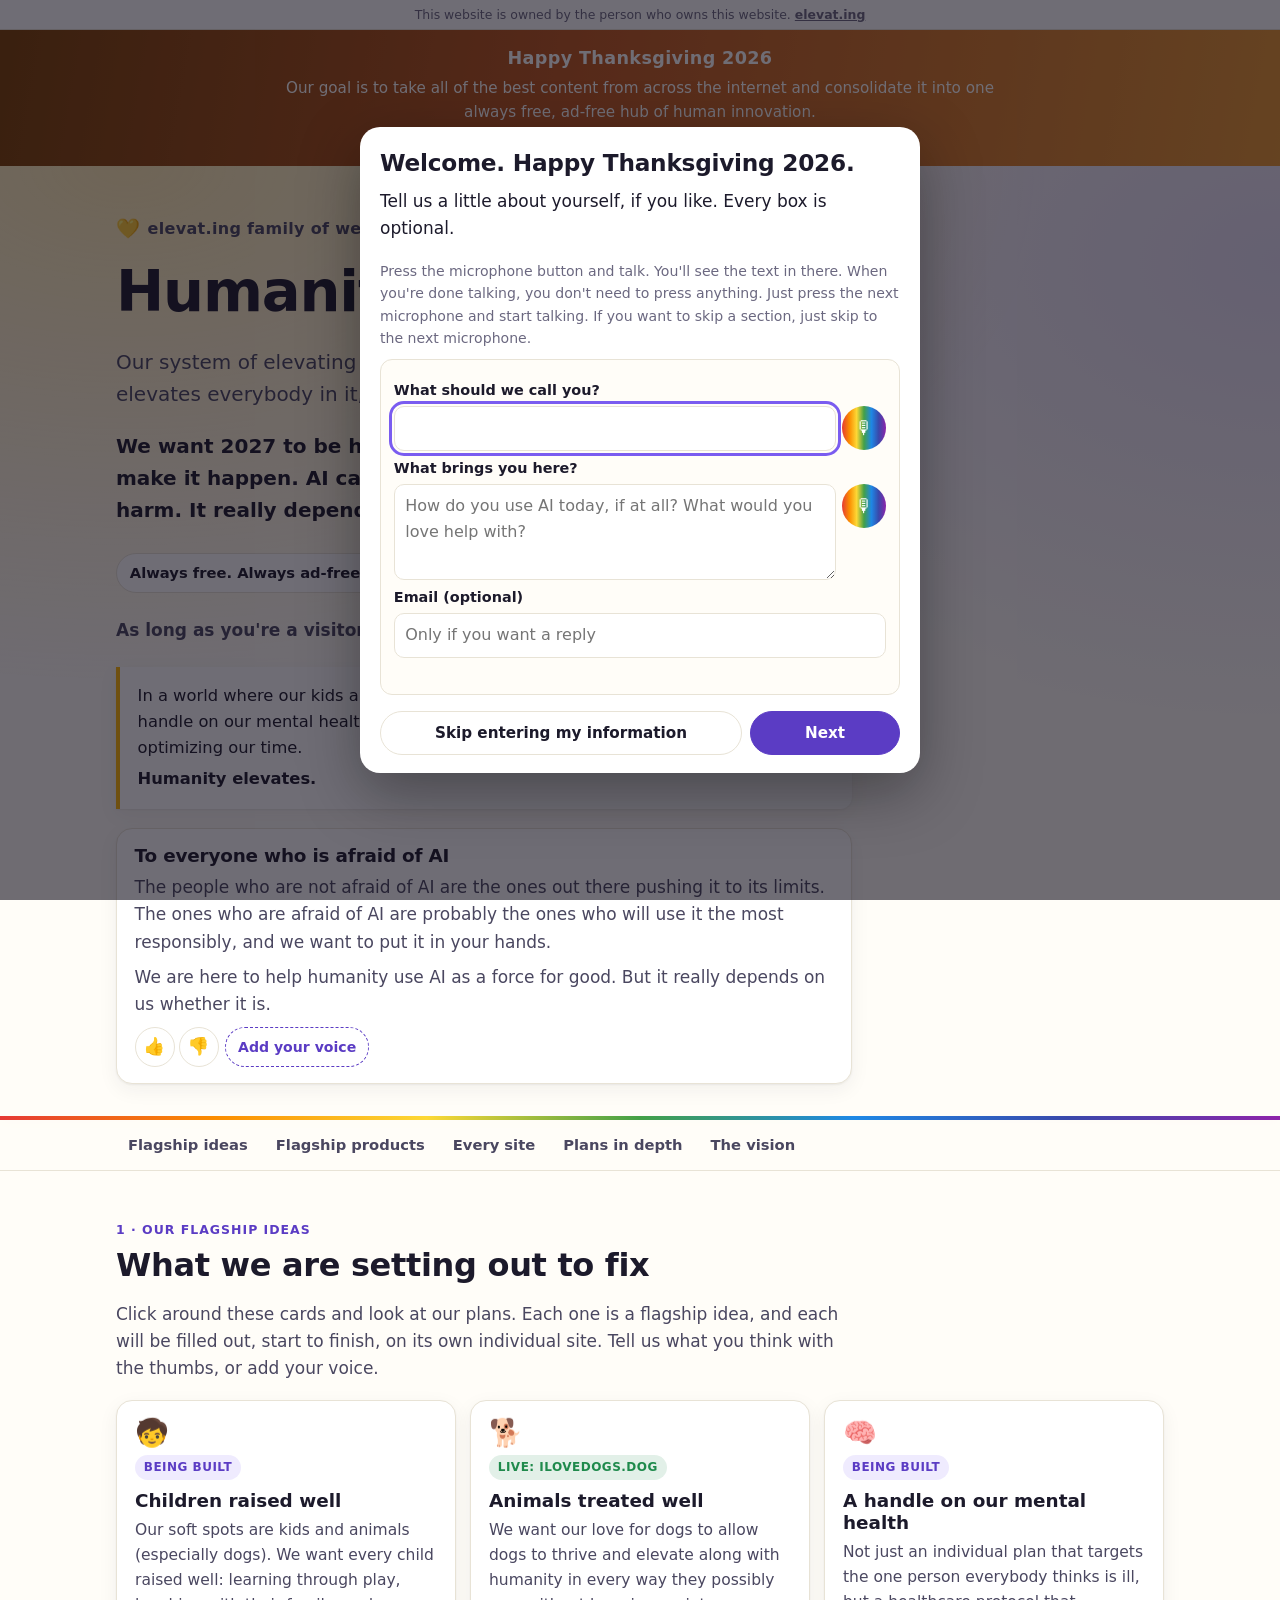
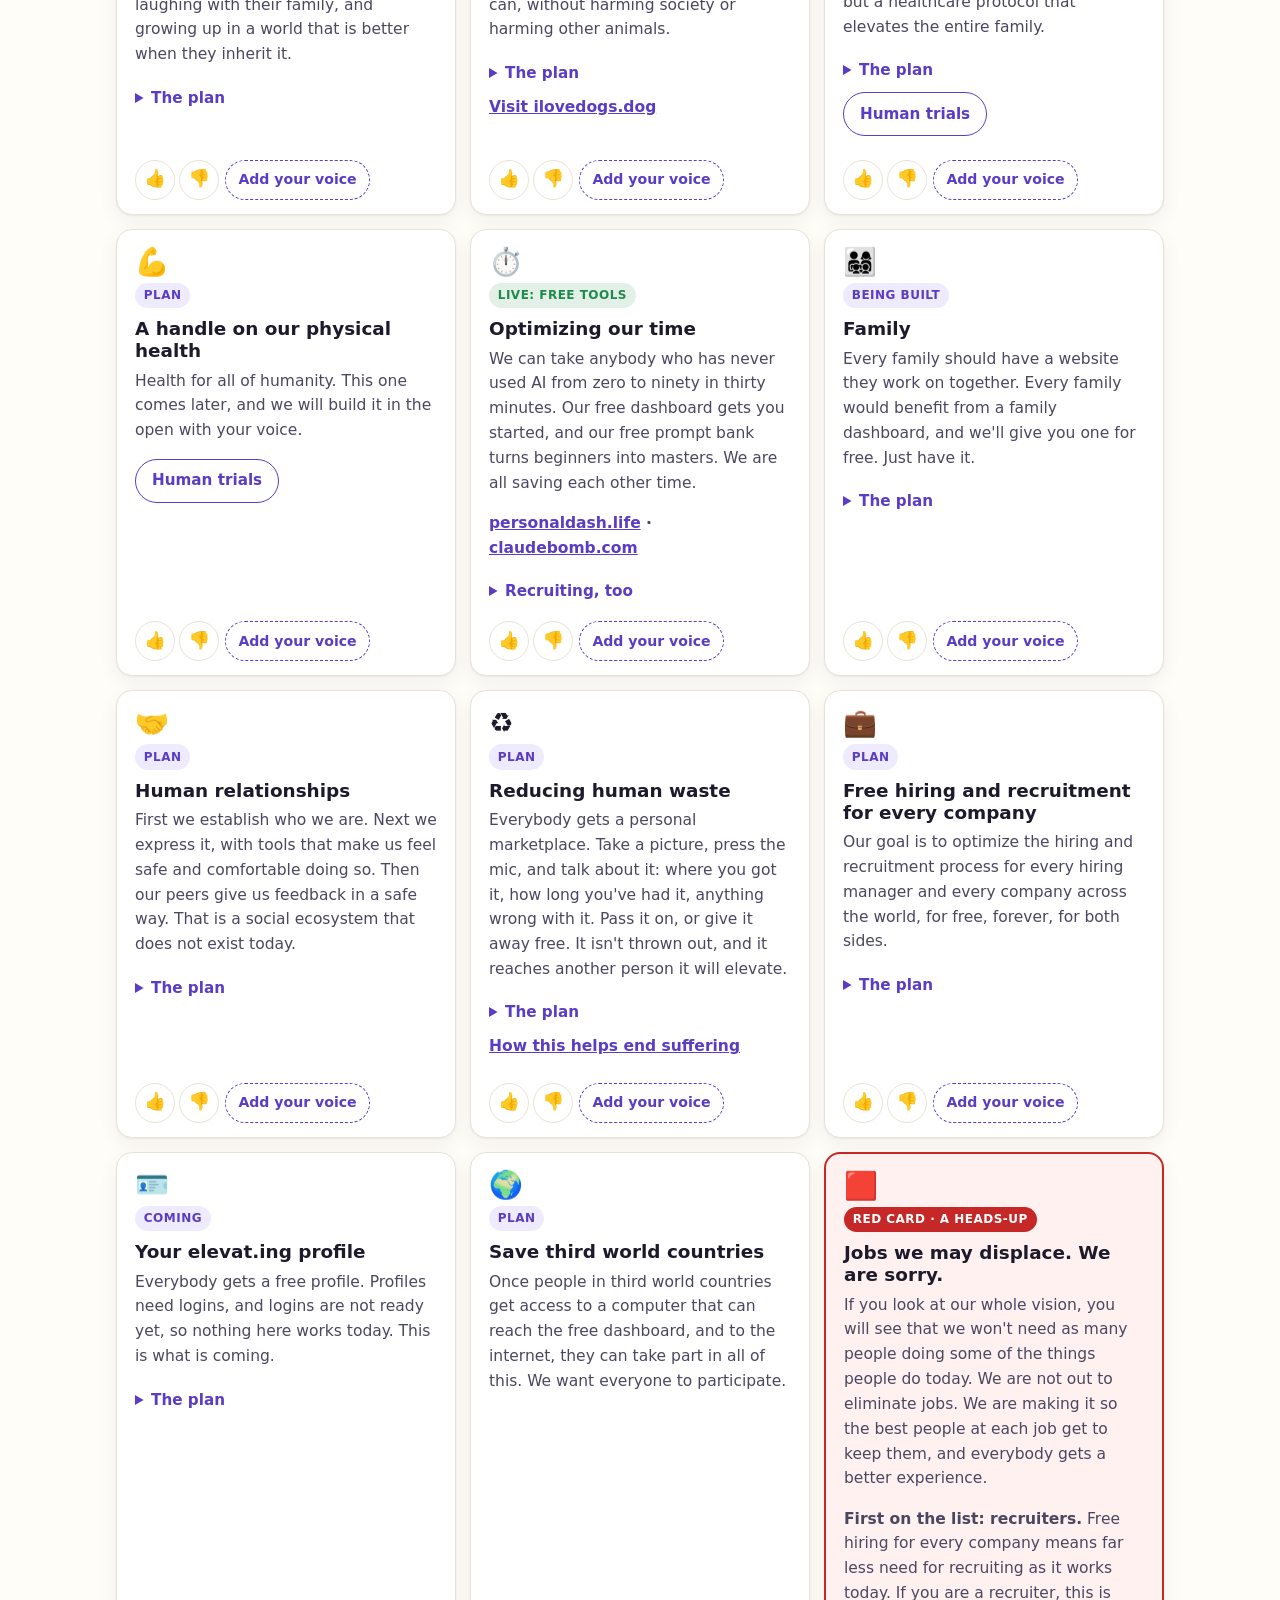
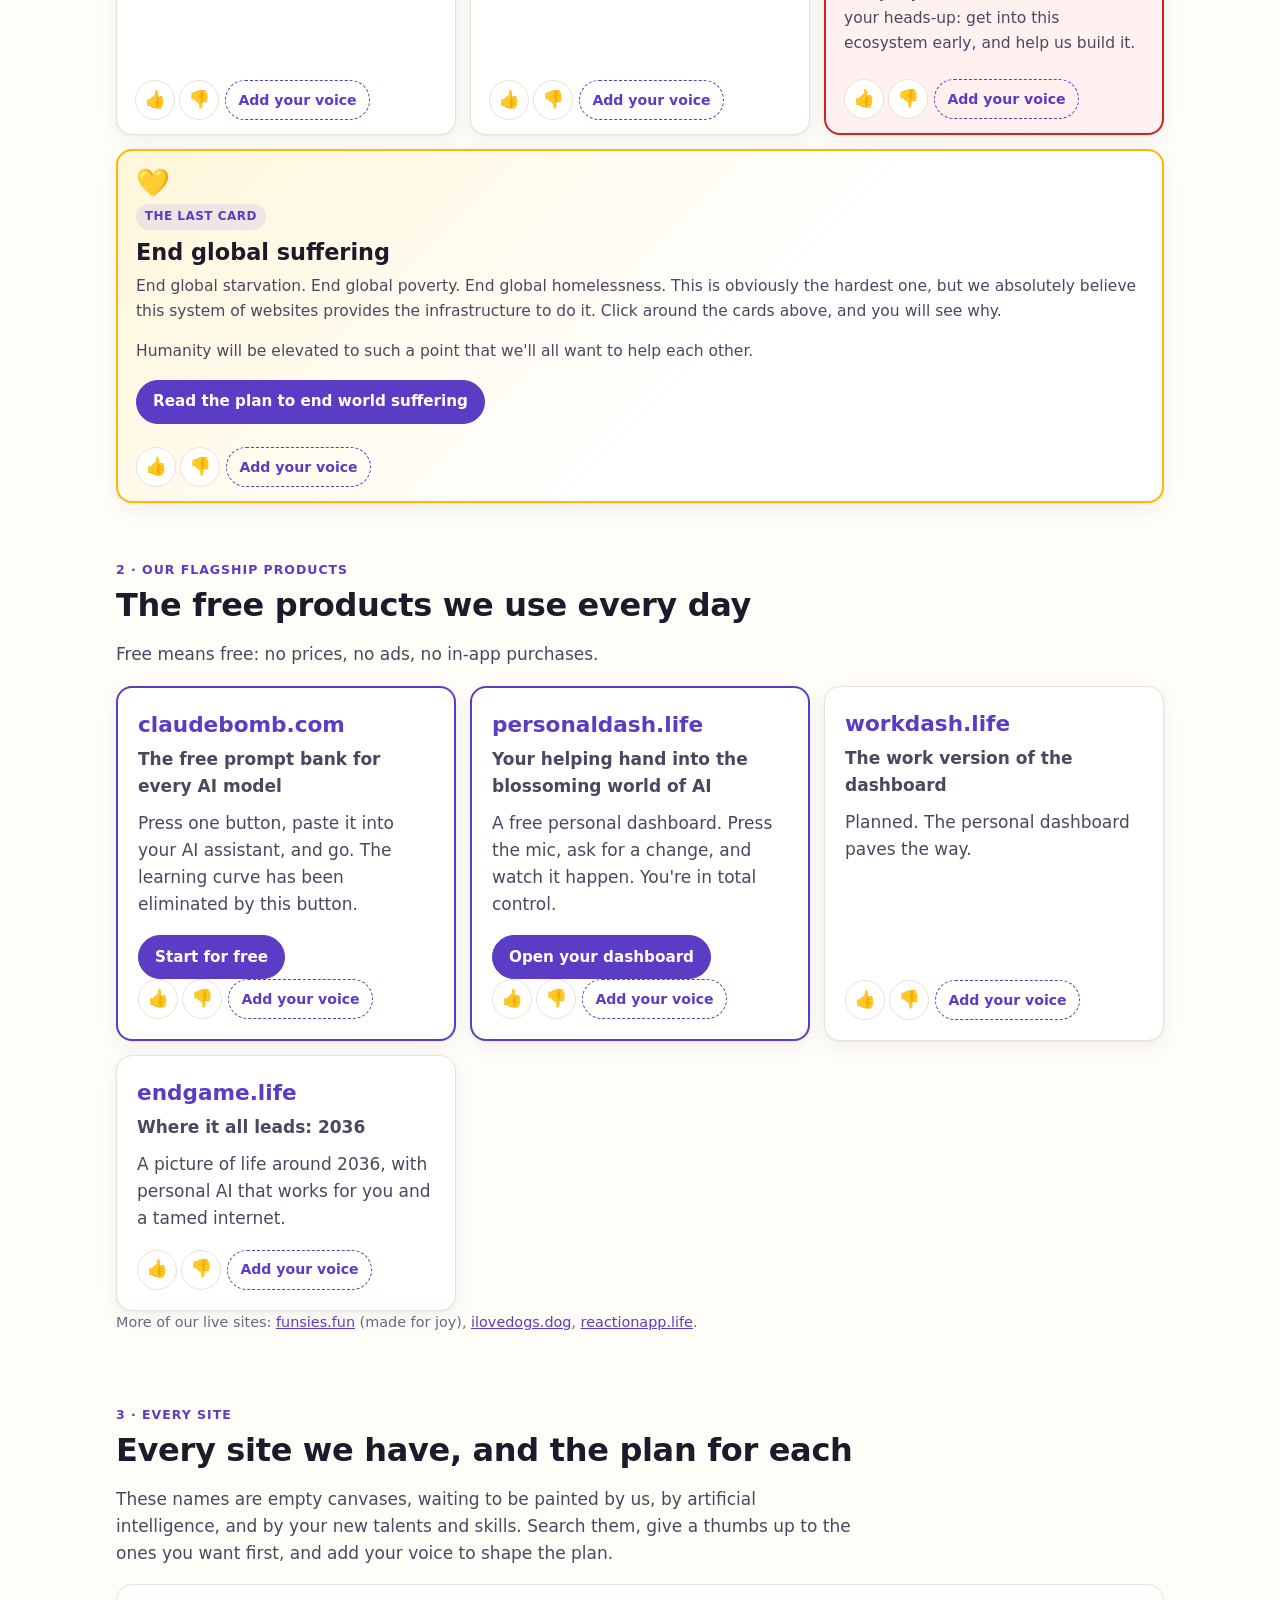
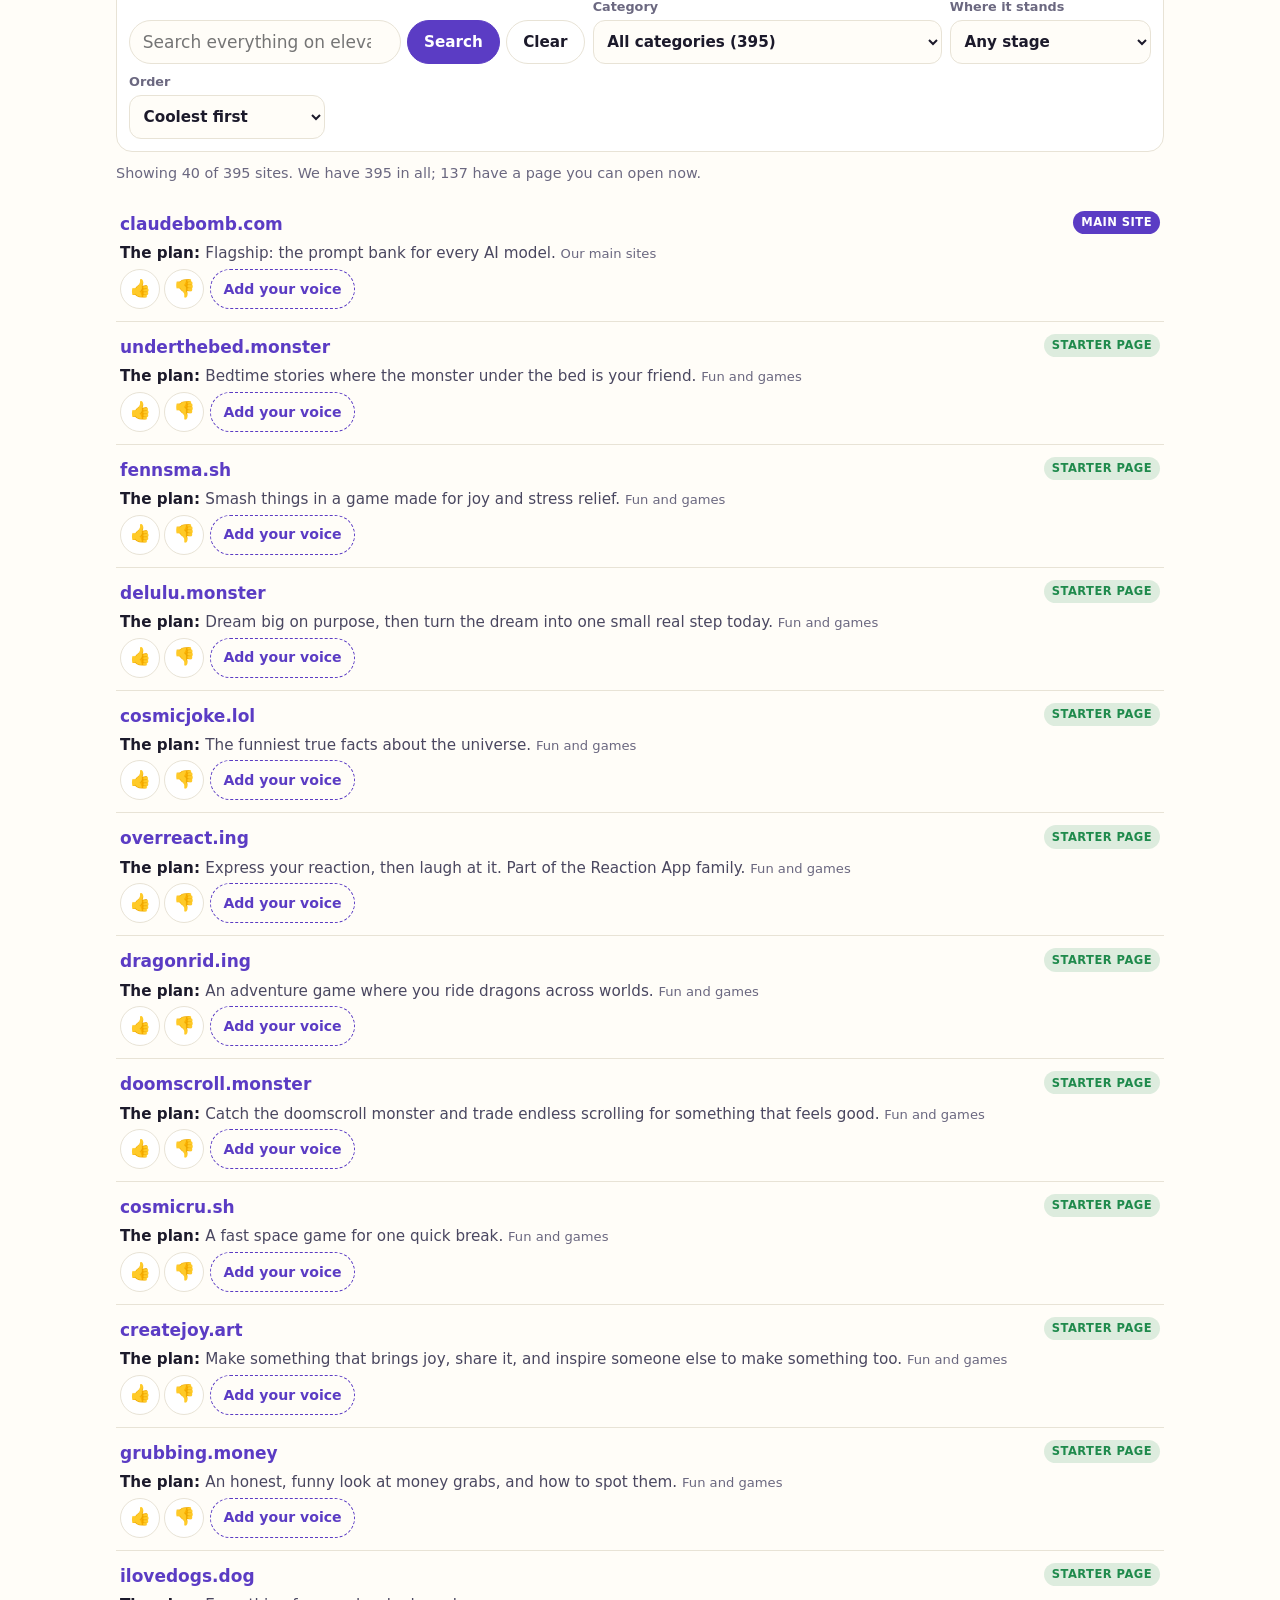
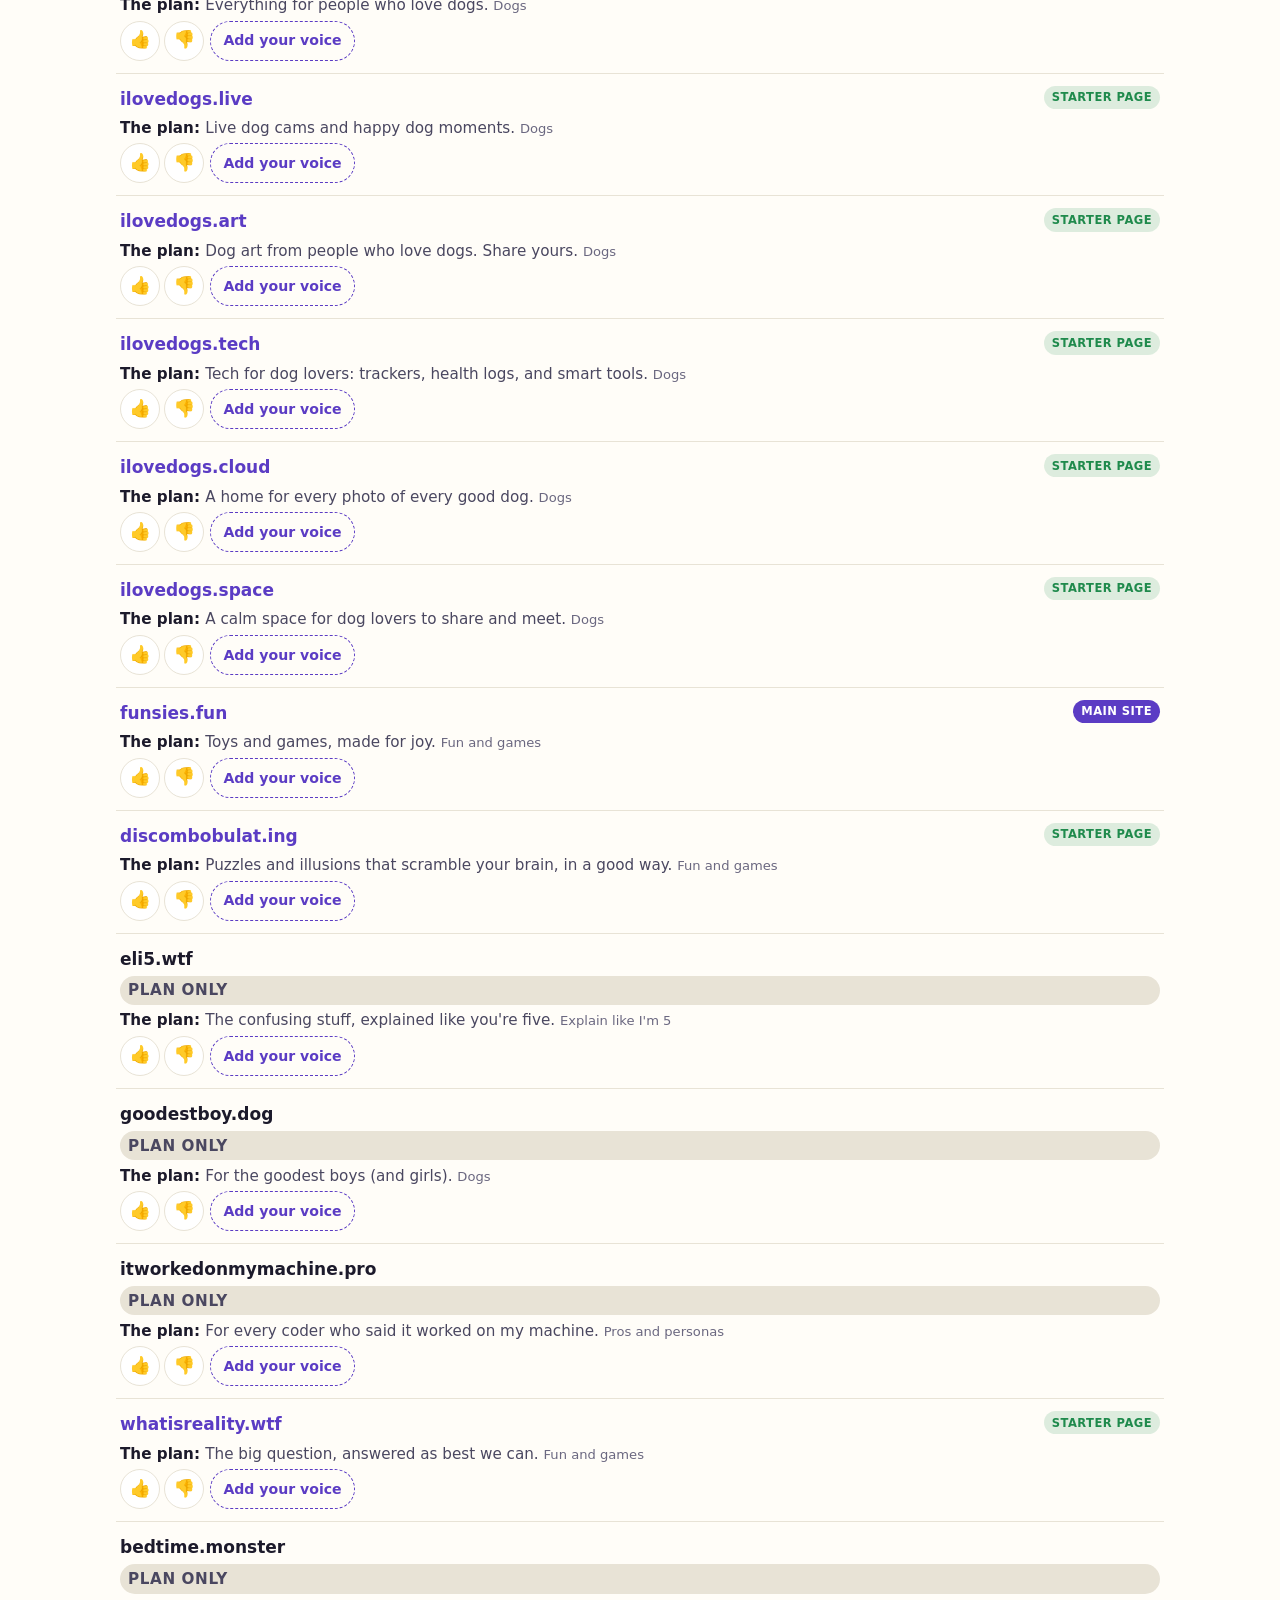
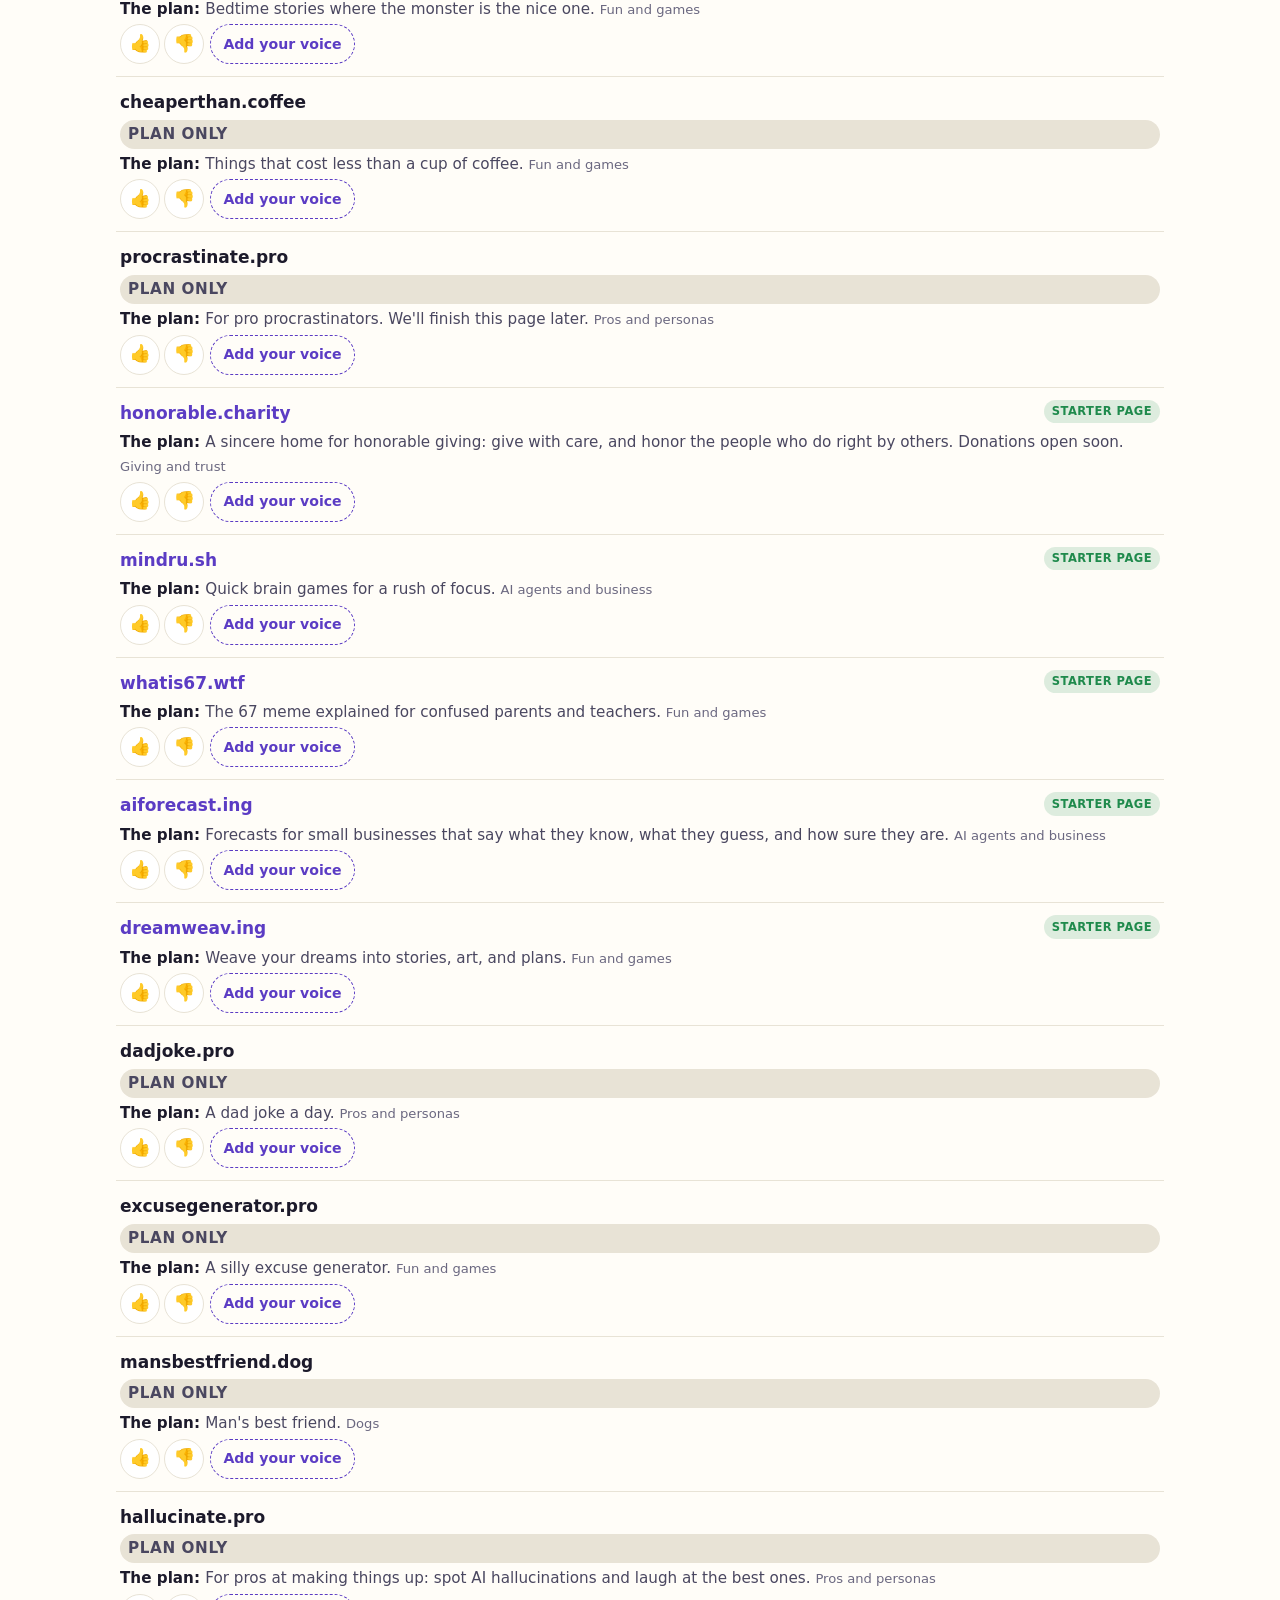
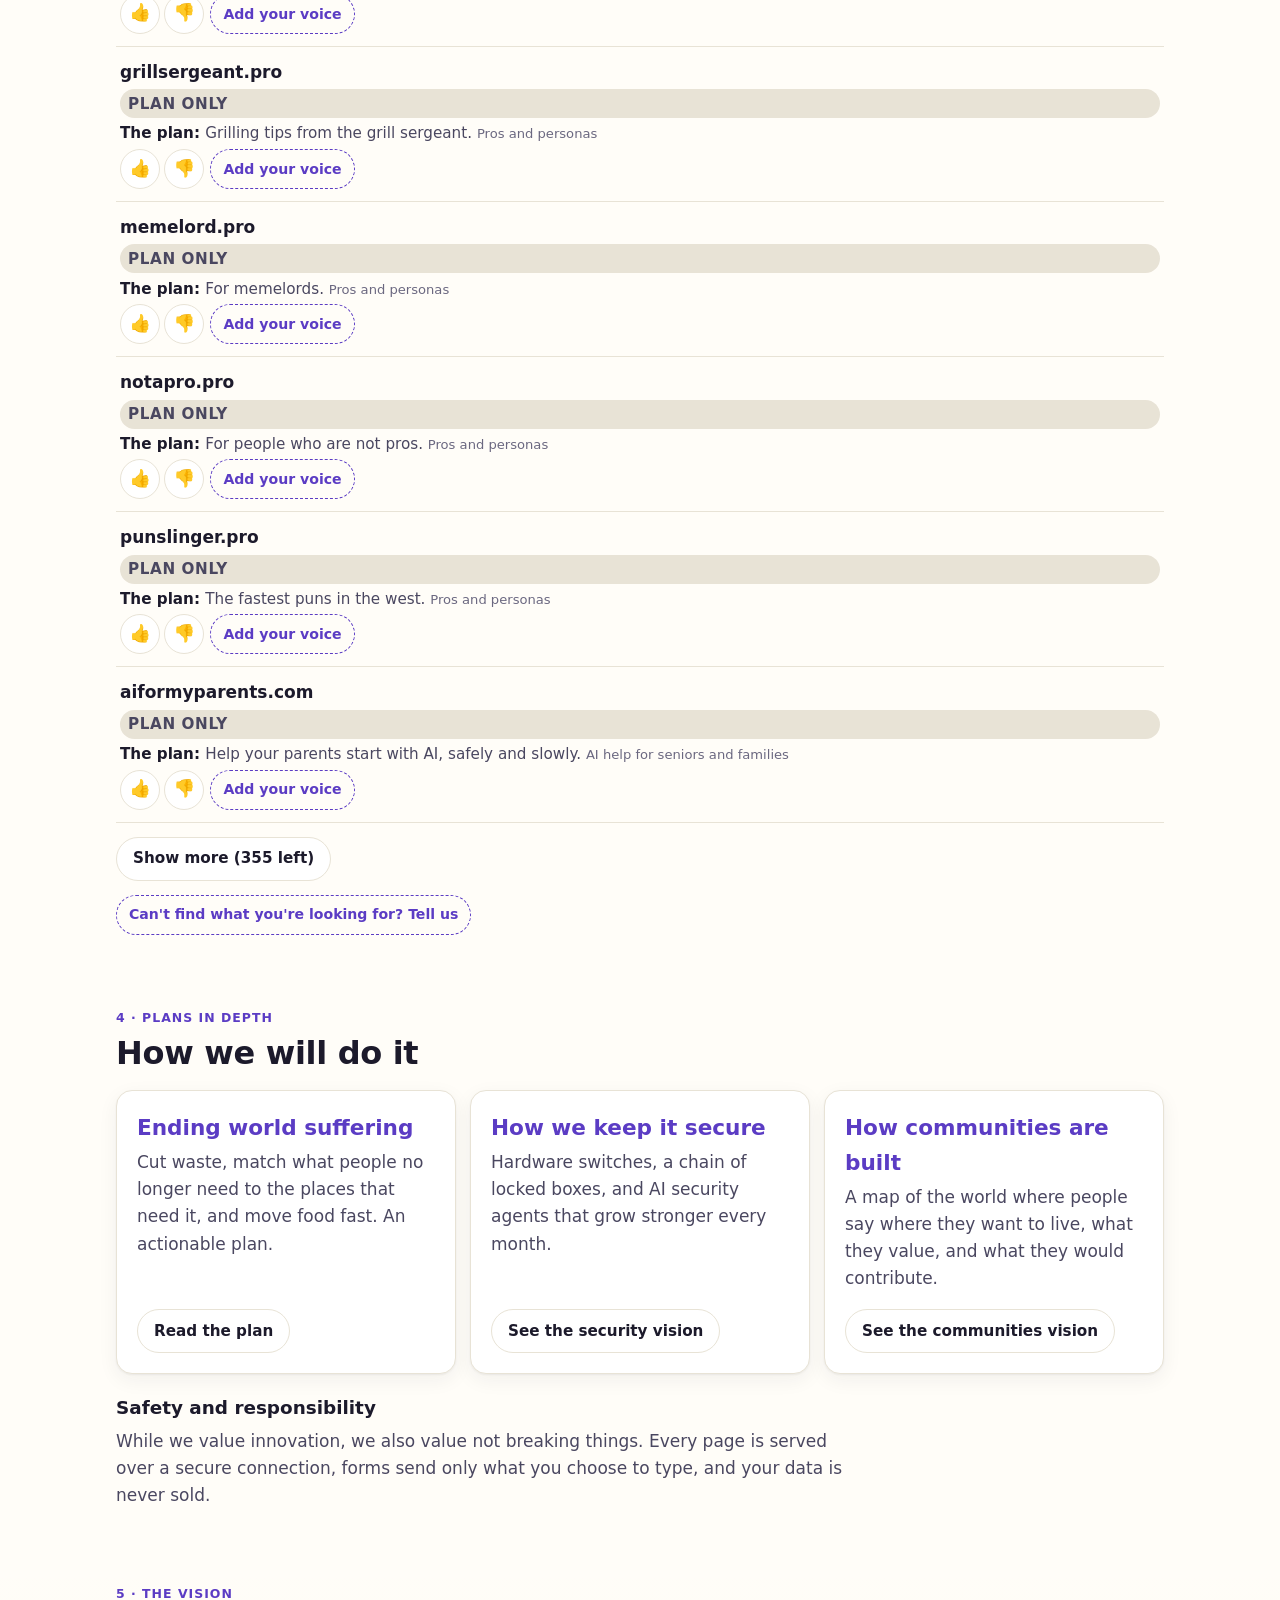
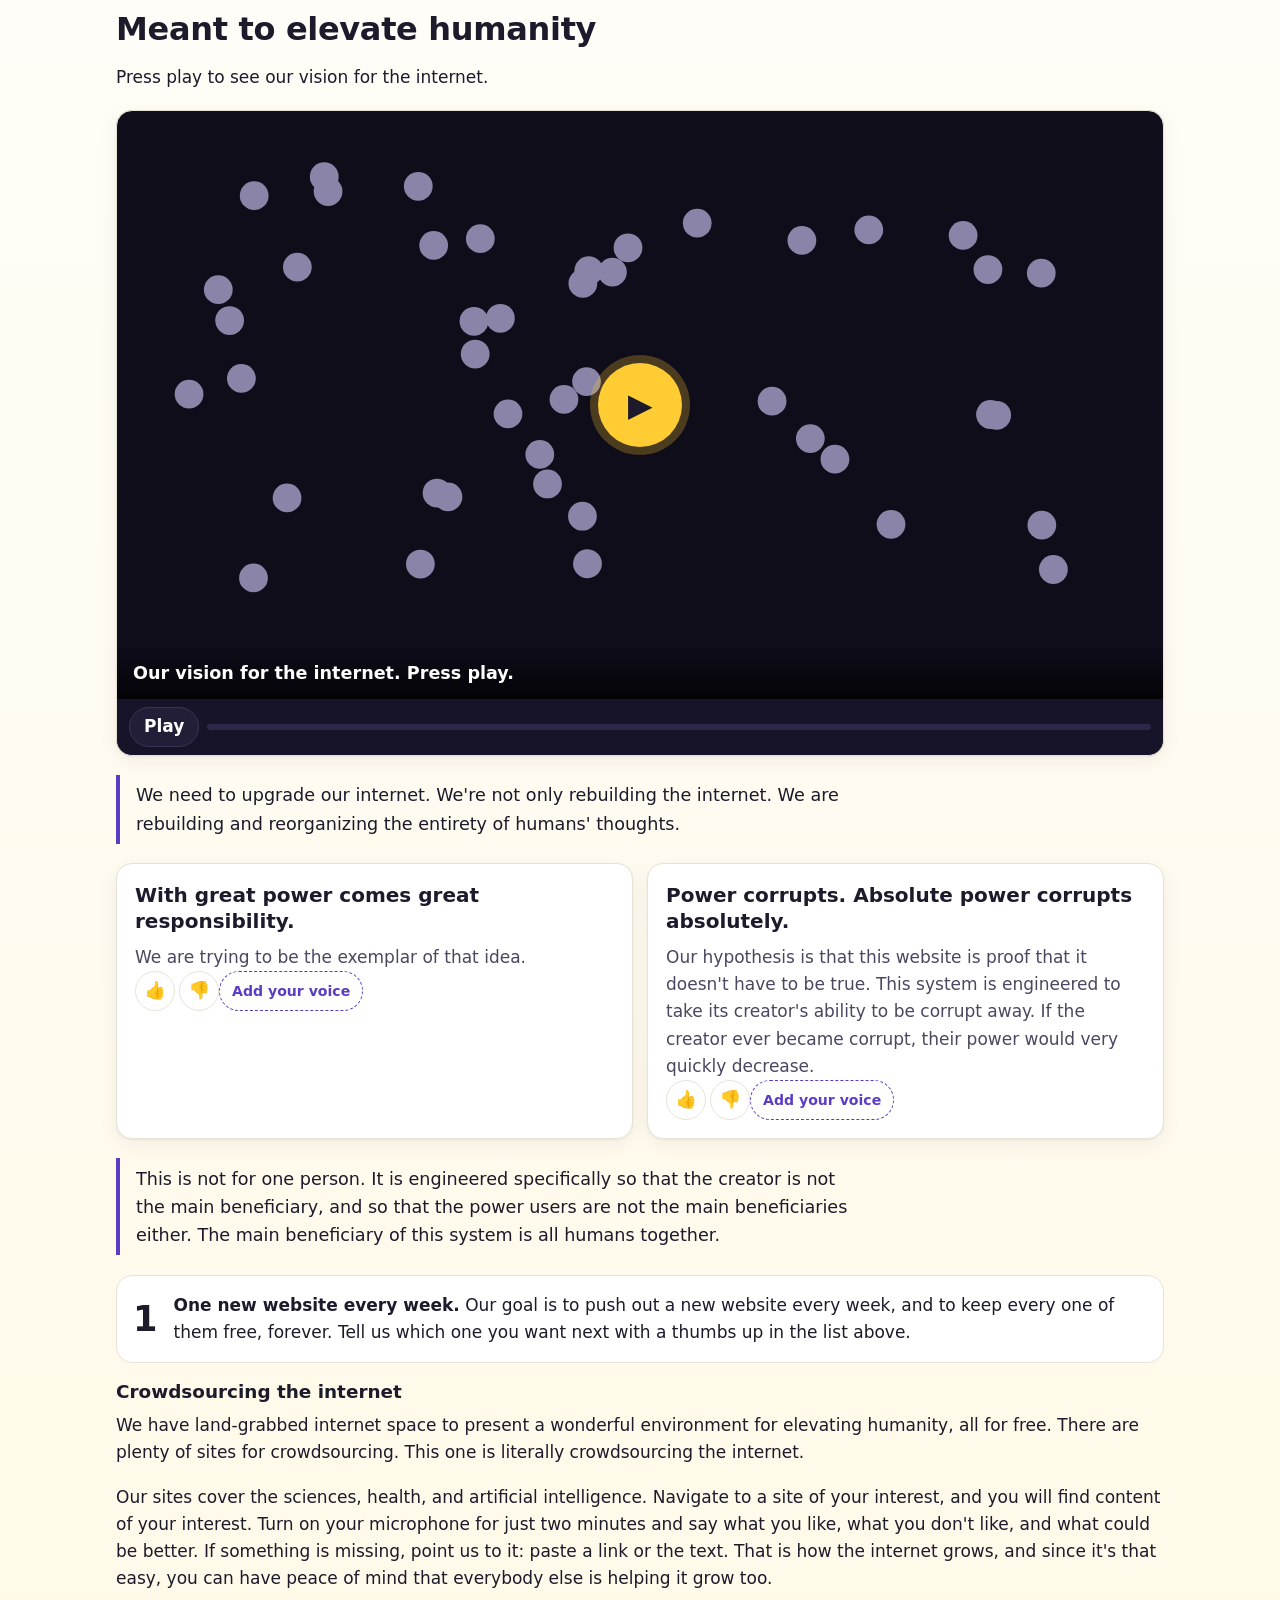
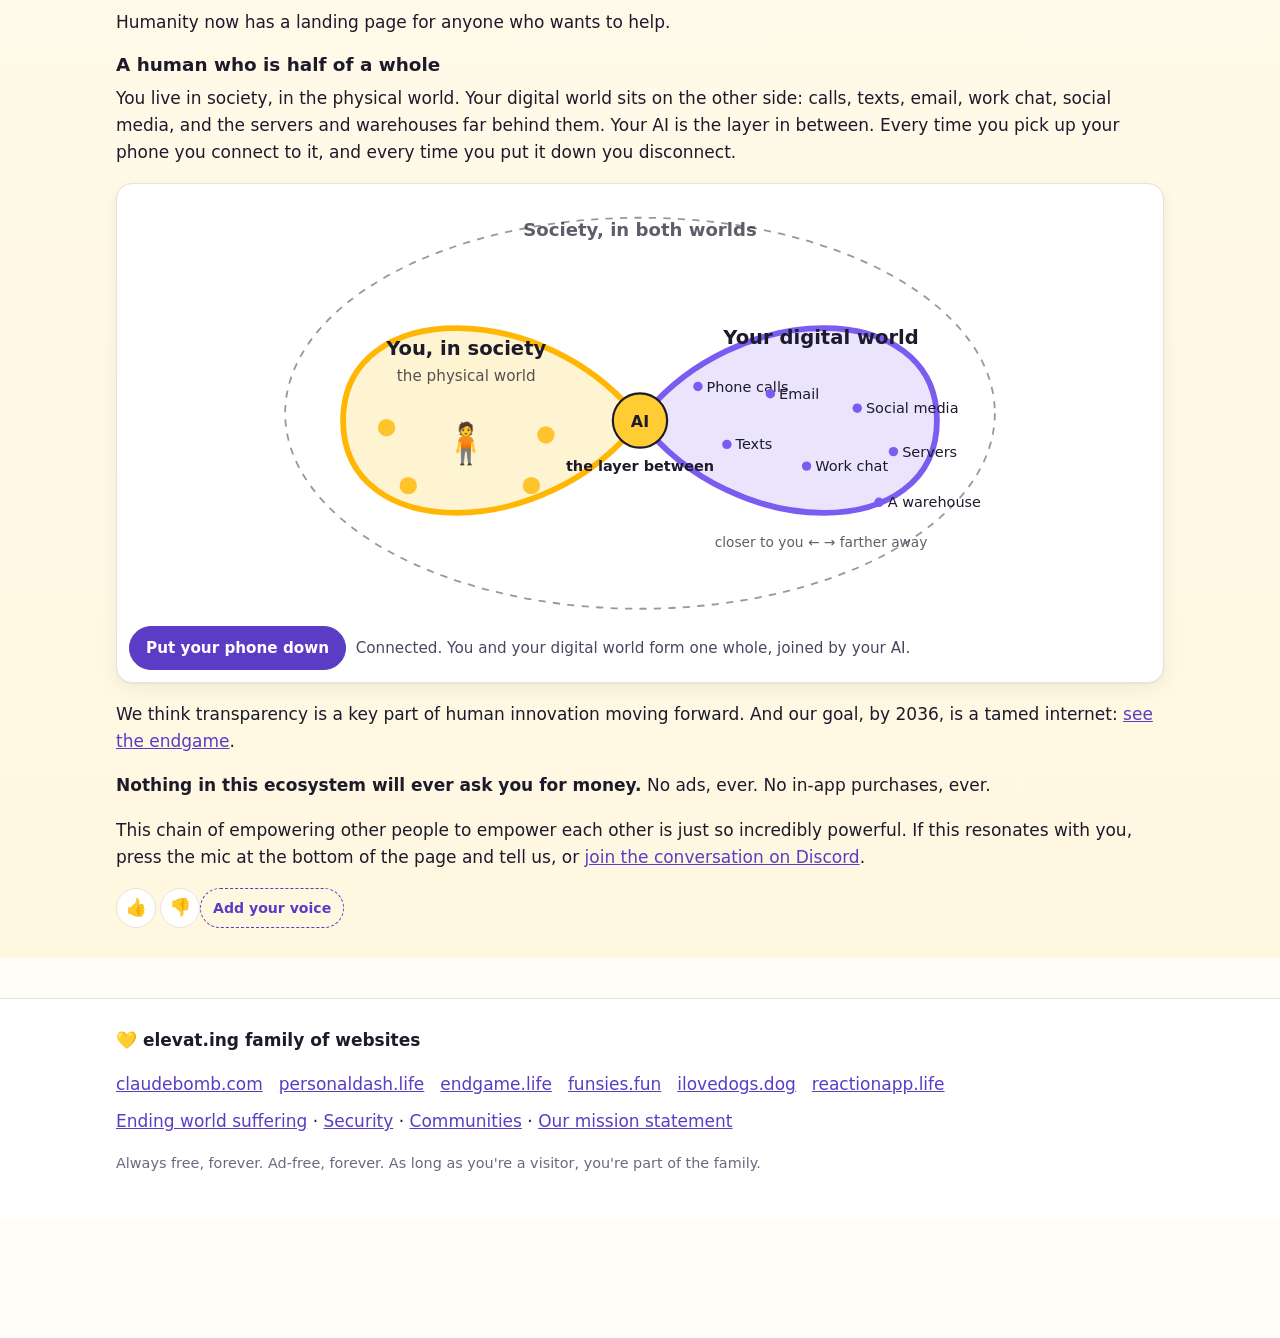
==== commit 01e8fd4f: "elevat.ing home: flagship ideas and products; kids and animals (especially dogs); mental health plan" ====
--- a/index.html
+++ b/index.html
@@ -13,7 +13,7 @@
 <meta name="twitter:card" content="summary">
 <meta name="theme-color" content="#ffcc33">
 <link rel="icon" href="data:image/svg+xml,%3Csvg xmlns='http://www.w3.org/2000/svg' viewBox='0 0 100 100'%3E%3Ctext y='.9em' font-size='90'%3E%F0%9F%92%9B%3C/text%3E%3C/svg%3E">
-<link rel="stylesheet" href="css/elv8.css?v=1">
+<link rel="stylesheet" href="css/elv8.css?v=2">
 </head>
 <body>
 <a class="skip" href="#main">Skip to content</a>
@@ -32,17 +32,24 @@
     <p class="lead">Our system of elevating websites is called elevating because it elevates everybody in it, all together, for free.</p>
     <p class="lead year">We want 2027 to be humanity's year, and we're going to help make it happen. AI can be a greater force for good than harm. It really depends on us whether it is.</p>
     <p class="promise">Always free. Always ad-free. Nothing here will ever ask you for money.</p>
+    <p class="family-line">As long as you're a visitor, you're part of the family.</p>
     <div class="hero-quote">
       <p>In a world where our kids are raised well, we're treating animals well. We have a handle on our mental health. We have a handle on our physical health, and we are optimizing our time.</p>
       <p>Humanity elevates.</p>
     </div>
+    <div class="afraid" data-react="afraid-of-ai" data-label="To everyone who is afraid of AI">
+      <h2 class="afraid-h">To everyone who is afraid of AI</h2>
+      <p>The people who are not afraid of AI are the ones out there pushing it to its limits. The ones who are afraid of AI are probably the ones who will use it the most responsibly, and we want to put it in your hands.</p>
+      <p>We are here to help humanity use AI as a force for good. But it really depends on us whether it is.</p>
+      <div class="foot"></div>
+    </div>
   </div>
 </header>
 
 <nav class="secnav" aria-label="On this page">
   <ul class="wrap">
-    <li><a href="#missions">Our missions</a></li>
-    <li><a href="#flagships">Flagships</a></li>
+    <li><a href="#missions">Flagship ideas</a></li>
+    <li><a href="#flagships">Flagship products</a></li>
     <li><a href="#sites">Every site</a></li>
     <li><a href="#plans">Plans in depth</a></li>
     <li><a href="#vision">The vision</a></li>
@@ -52,18 +59,20 @@
 <main id="main">
 
 <section class="wrap sec" id="missions" aria-labelledby="missions-h">
-  <span class="kicker">1 · Our major missions</span>
+  <span class="kicker">1 · Our flagship ideas</span>
   <h2 id="missions-h">What we are setting out to fix</h2>
-  <p class="intro">Click around these cards and look at our plans. Each one is a flagship idea, and each will be filled out, start to finish, on its own site. Tell us what you think with the thumbs, or add your voice.</p>
+  <p class="intro">Click around these cards and look at our plans. Each one is a flagship idea, and each will be filled out, start to finish, on its own individual site. Tell us what you think with the thumbs, or add your voice.</p>
 
   <div class="cards">
     <article class="card" data-react="mission-kids" data-label="Mission: children">
       <div class="ico" aria-hidden="true">🧒</div>
       <span class="status">Being built</span>
       <h3>Children raised well</h3>
-      <p>Our two soft spots are children and dogs. We want every child raised well: learning through play, laughing with their family, and growing up in a world that is better when they inherit it.</p>
+      <p>Our soft spots are kids and animals (especially dogs). We want every child raised well: learning through play, laughing with their family, and growing up in a world that is better when they inherit it.</p>
       <details><summary>The plan</summary><ul>
         <li>Free games and learning for kids, and lists of the games every generation loves, on <a href="https://funsies.fun/" target="_blank" rel="noopener">funsies.fun</a>.</li>
+        <li>Fun, entertaining games that teach logical thinking.</li>
+        <li>Play as the learning tool: structured play, adults coaching kids on how well they play, and kids seeing, out in the open, things like who is being the nicest.</li>
         <li>Families building their own games together, just by talking to AI.</li>
         <li>Parents helping each child write their own mission statement.</li>
       </ul></details>
@@ -94,8 +103,12 @@
         <li>Family involvement, so no one is struggling alone.</li>
         <li>A peer support network.</li>
         <li>Tools that help families talk to each other better.</li>
+        <li>When it comes to the human mind, there are no true experts yet. The people who help are valued professionals, and we treat them that way.</li>
+        <li>More frequent care when someone is in duress, and an end to waiting months for an appointment.</li>
+        <li>Open questions we want answered together, such as when, if ever, medication should be given to someone against their will.</li>
         <li>We are not licensed medical professionals, and we say so plainly. This is a well-being tool, not medical advice.</li>
       </ul></details>
+      <p><button type="button" class="btn trials" data-trials>Human trials</button></p>
       <div class="foot"></div>
     </article>
 
@@ -104,6 +117,7 @@
       <span class="status">Plan</span>
       <h3>A handle on our physical health</h3>
       <p>Health for all of humanity. This one comes later, and we will build it in the open with your voice.</p>
+      <p><button type="button" class="btn trials" data-trials>Human trials</button></p>
       <div class="foot"></div>
     </article>
 
@@ -113,6 +127,11 @@
       <h3>Optimizing our time</h3>
       <p>We can take anybody who has never used AI from zero to ninety in thirty minutes. Our free dashboard gets you started, and our free prompt bank turns beginners into masters. We are all saving each other time.</p>
       <p class="go"><a href="https://personaldash.life/" target="_blank" rel="noopener">personaldash.life</a> · <a href="https://claudebomb.com/" target="_blank" rel="noopener">claudebomb.com</a></p>
+      <details><summary>Recruiting, too</summary><ul>
+        <li>Hiring is another place we optimize time. The pay conversation wastes everybody's time: people interview for jobs that will never pay them what they're worth.</li>
+        <li>Free hiring saves time on both sides: for hiring managers, recruiters, and applicants.</li>
+        <li><a href="#hiring">See the hiring plan</a>.</li>
+      </ul></details>
       <div class="foot"></div>
     </article>
 
@@ -157,7 +176,7 @@
       <div class="foot"></div>
     </article>
 
-    <article class="card" data-react="mission-hiring" data-label="Mission: free hiring and recruitment">
+    <article class="card" id="hiring" data-react="mission-hiring" data-label="Mission: free hiring and recruitment">
       <div class="ico" aria-hidden="true">💼</div>
       <span class="status">Plan</span>
       <h3>Free hiring and recruitment for every company</h3>
@@ -169,6 +188,23 @@
         <li>At the top: the company, the job title, the level, the location, and how the pay is structured.</li>
         <li>A slider where you set the lowest pay you would accept.</li>
         <li>Hiring managers, recruiters and teammates work as one hiring team.</li>
+      </ul></details>
+      <div class="foot"></div>
+    </article>
+
+    <article class="card" data-react="mission-profile" data-label="Coming: your elevat.ing profile">
+      <div class="ico" aria-hidden="true">🪪</div>
+      <span class="status">Coming</span>
+      <h3>Your elevat.ing profile</h3>
+      <p>Everybody gets a free profile. Profiles need logins, and logins are not ready yet, so nothing here works today. This is what is coming.</p>
+      <details><summary>The plan</summary><ul>
+        <li>A free amount of storage for your photos, videos, and text, meant to stay free.</li>
+        <li>Your feed as a summary by default, with a button to show your verbatim conversation if you want it.</li>
+        <li>A mic for feedback on every profile, and a way to send a friend request.</li>
+        <li>The tools and products you use, public by default, so everybody gets a sense of what other people are using.</li>
+        <li>Your own marketplace, from the "Reducing human waste" card.</li>
+        <li>Circles of privacy: you choose which ring sees what.</li>
+        <li>Usernames: the first person to claim a name sets its capitalization.</li>
       </ul></details>
       <div class="foot"></div>
     </article>
@@ -203,7 +239,7 @@
 </section>
 
 <section class="wrap sec" id="flagships" aria-labelledby="flags-h">
-  <span class="kicker">2 · Our flagship sites</span>
+  <span class="kicker">2 · Our flagship products</span>
   <h2 id="flags-h">The free products we use every day</h2>
   <p class="intro">Free means free: no prices, no ads, no in-app purchases.</p>
   <div class="flags">
@@ -284,6 +320,15 @@
     <span class="n" aria-hidden="true">1</span>
     <p style="margin:0"><b>One new website every week.</b> Our goal is to push out a new website every week, and to keep every one of them free, forever. Tell us which one you want next with a thumbs up in the list above.</p>
   </div>
+
+  <h3>Crowdsourcing the internet</h3>
+  <p>We have land-grabbed internet space to present a wonderful environment for elevating humanity, all for free. There are plenty of sites for crowdsourcing. This one is literally crowdsourcing the internet.</p>
+  <p>Our sites cover the sciences, health, and artificial intelligence. Navigate to a site of your interest, and you will find content of your interest. Turn on your microphone for just two minutes and say what you like, what you don't like, and what could be better. If something is missing, point us to it: paste a link or the text. That is how the internet grows, and since it's that easy, you can have peace of mind that everybody else is helping it grow too.</p>
+  <p>Humanity now has a landing page for anyone who wants to help.</p>
+
+  <h3 id="half">A human who is half of a whole</h3>
+  <p class="intro">You live in society, in the physical world. Your digital world sits on the other side: calls, texts, email, work chat, social media, and the servers and warehouses far behind them. Your AI is the layer in between. Every time you pick up your phone you connect to it, and every time you put it down you disconnect.</p>
+  <div id="hourglass" class="hourglass" role="region" aria-label="A picture of a person and their digital world, joined like an infinity sign"></div>
 
   <p>We think transparency is a key part of human innovation moving forward. And our goal, by 2036, is a tamed internet: <a href="https://endgame.life/" target="_blank" rel="noopener">see the endgame</a>.</p>
   <p><b>Nothing in this ecosystem will ever ask you for money.</b> No ads, ever. No in-app purchases, ever.</p>
@@ -306,11 +351,29 @@
       <li><a href="https://reactionapp.life/" target="_blank" rel="noopener">reactionapp.life</a></li>
     </ul>
     <p><a href="end-suffering/">Ending world suffering</a> · <a href="security/">Security</a> · <a href="communities/">Communities</a> · <a href="#" data-fv-open>Our mission statement</a></p>
-    <p class="small">Always free, forever. Ad-free, forever.</p>
+    <p class="small">Always free, forever. Ad-free, forever. As long as you're a visitor, you're part of the family.</p>
   </div>
 </footer>
 
-<script src="js/elv8.js?v=1" defer></script>
+<div class="modal" id="trials" hidden>
+  <div class="dlg" role="dialog" aria-modal="true" aria-labelledby="trials-h">
+    <div class="dlg-top"><h2 id="trials-h">Human trials</h2><button type="button" class="btn" data-close>Close</button></div>
+    <p><b>This button is here because we have architected, from start to finish, a human trial that we believe is important for humanity.</b> Anybody can look at it right now and see the sense in it and the methods.</p>
+    <h3>The hypothesis</h3>
+    <p>Some people in a mental health crisis talk at length about people and moments that seem unimportant to others but clearly matter to them. Our hypothesis is that if a person's own words are recorded, with their consent, AI could find patterns in them that are actually relevant to their care, and give their professional real talking points. As far as we know, psychiatrists are not recommending this today. It is a hypothesis: an avenue to explore, not a solution.</p>
+    <h3>The trial, in brief</h3>
+    <ul>
+      <li><b>Who:</b> people who agree to take part, with informed consent, and professionals trained in this approach.</li>
+      <li><b>What:</b> the participant's own speech is recorded and transcribed, and AI looks for recurring themes and gives the professional talking points.</li>
+      <li><b>Measure:</b> whether those talking points help care, as judged by the participant, the family, and the professional.</li>
+      <li><b>Safeguards:</b> consent that can be withdrawn at any time, strict privacy for every recording, and review by an ethics board before anything starts.</li>
+    </ul>
+    <h3>Join in</h3>
+    <p>We are standing by for anybody who wants to cooperate with us. We welcome any practitioner out there to take this on and report back their findings. Press the mic at the bottom of the page to tell us.</p>
+  </div>
+</div>
+
+<script src="js/elv8.js?v=2" defer></script>
 <script src="https://hmrfamily.life/js/hmr-dock.js?v=6.8.2" data-site="elevat.ing" defer></script>
 </body>
 </html>
--- a/css/elv8.css
+++ b/css/elv8.css
@@ -191,3 +191,37 @@
 .fv-box .acts .btn{flex:1 1 auto}
 .fv-box .mission p{color:var(--ink2)}
 .fv-box .mission .hook{font-size:1.1rem;font-weight:800;color:var(--ink)}
+
+/* added 2026-11-27 */
+.login-note{margin:0 0 1em;padding:14px 16px;border-left:4px solid var(--accent);background:var(--surface);border-radius:0 12px 12px 0;color:var(--ink2)}
+.login-note p{margin:0}
+.dot circle{transition:fill 1.2s ease}
+.dot text{transition:opacity .8s ease}
+.family-line{margin:.6rem 0 0;font-weight:700;color:var(--ink2)}
+.afraid{margin:1.2rem 0 0;max-width:46rem;padding:1rem 1.1rem;border-radius:var(--radius);background:var(--surface);border:1px solid var(--line);box-shadow:var(--shadow)}
+.afraid-h{font-size:1.15rem;margin-bottom:.4em}
+.afraid p{color:var(--ink2);margin:0 0 .5em}
+.afraid .foot{display:flex;flex-wrap:wrap;gap:.4rem;align-items:center}
+.tip{font-size:.88rem;color:var(--muted);margin:.2rem 0 .4rem}
+.phits{margin:.4rem 0 .6rem}
+.phits-h{font-size:1rem;margin:.4rem 0}
+.phits ul{list-style:none;margin:0;padding:0}
+.phits li{padding:8px 4px;border-bottom:1px solid var(--line)}
+.phits li a{font-weight:800}
+.phits .snip{display:block;font-size:.9rem;color:var(--ink2)}
+.miss{margin:.4rem 0 1rem}
+.btn.trials{border-color:var(--accent);color:var(--accent)}
+.modal{position:fixed;inset:0;background:rgba(15,13,26,.6);display:flex;align-items:center;justify-content:center;padding:12px;z-index:2147483000}
+.modal[hidden]{display:none}
+.dlg{background:var(--surface);color:var(--ink);border-radius:var(--radius);width:100%;max-width:620px;max-height:100%;overflow:auto;padding:18px 20px}
+.dlg-top{display:flex;justify-content:space-between;align-items:center;gap:10px}
+.dlg-top h2{margin:0;font-size:1.4rem}
+.dlg h3{margin-top:1rem}
+.dlg ul{padding-left:1.1rem;color:var(--ink2)}
+.hourglass{margin:14px 0 18px;padding:12px;border-radius:var(--radius);background:var(--surface);border:1px solid var(--line);box-shadow:var(--shadow);color:var(--ink)}
+.hourglass svg{display:block;width:100%;height:auto;max-height:420px}
+.hourglass .hg-right,.hourglass .hg-link{transition:opacity .6s ease}
+.hourglass.off .hg-right{opacity:.15}
+.hourglass.off .hg-link{opacity:.35}
+.hg-ctl{display:flex;flex-wrap:wrap;gap:.6rem;align-items:center;margin-top:.6rem}
+.hg-cap{margin:0;flex:1 1 220px;color:var(--ink2);font-size:.95rem}
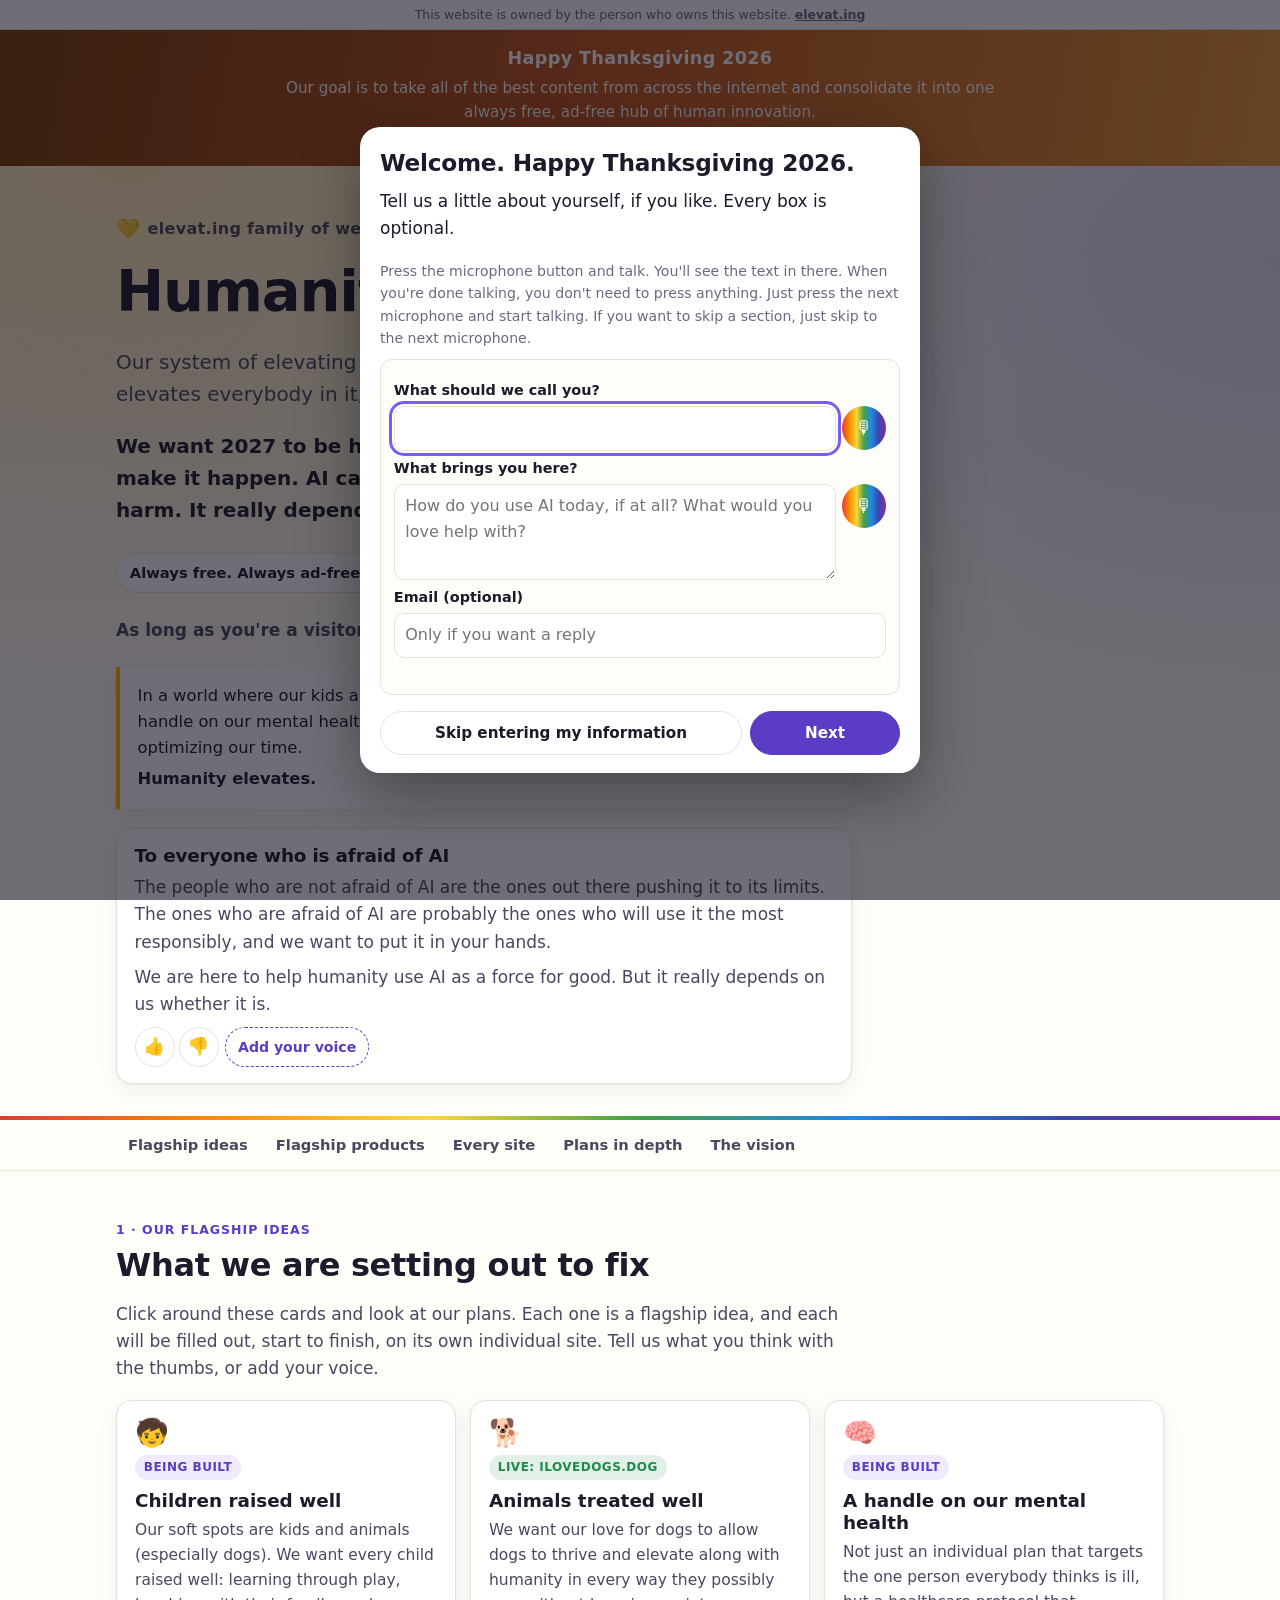
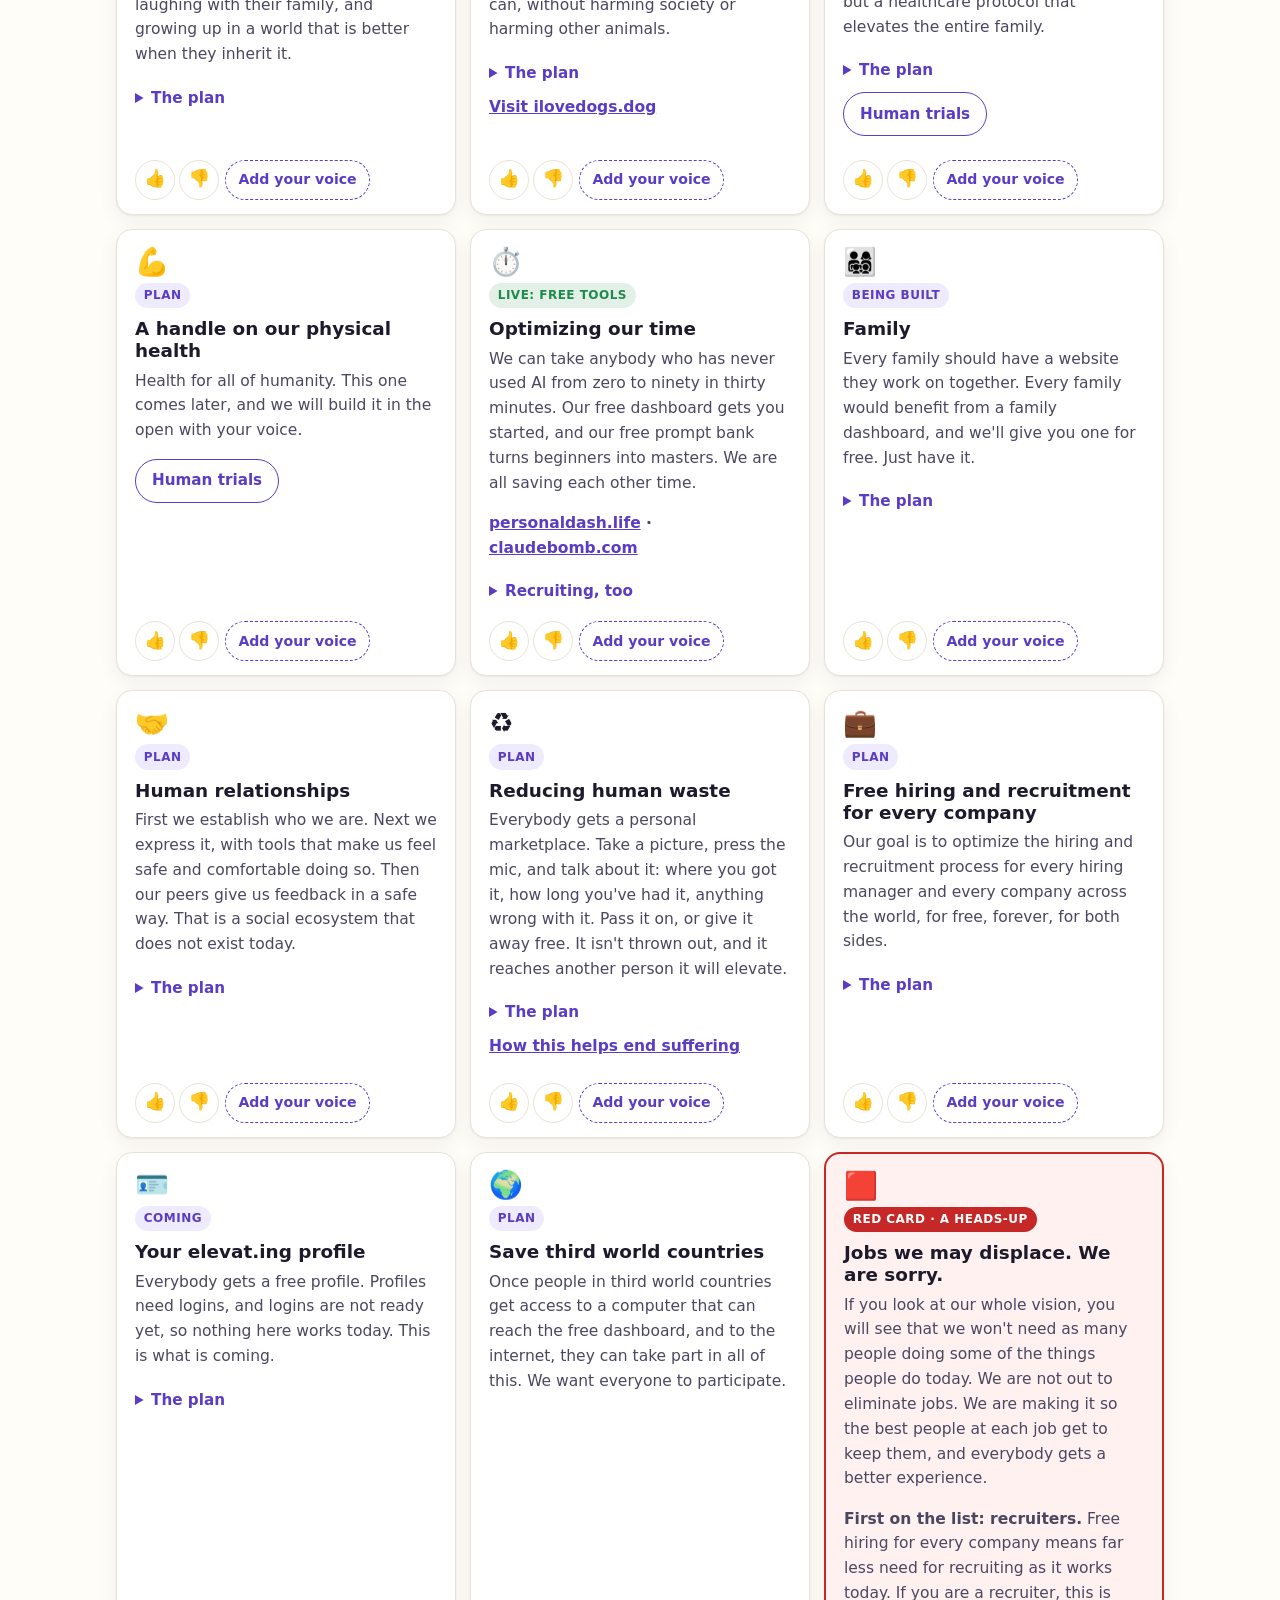
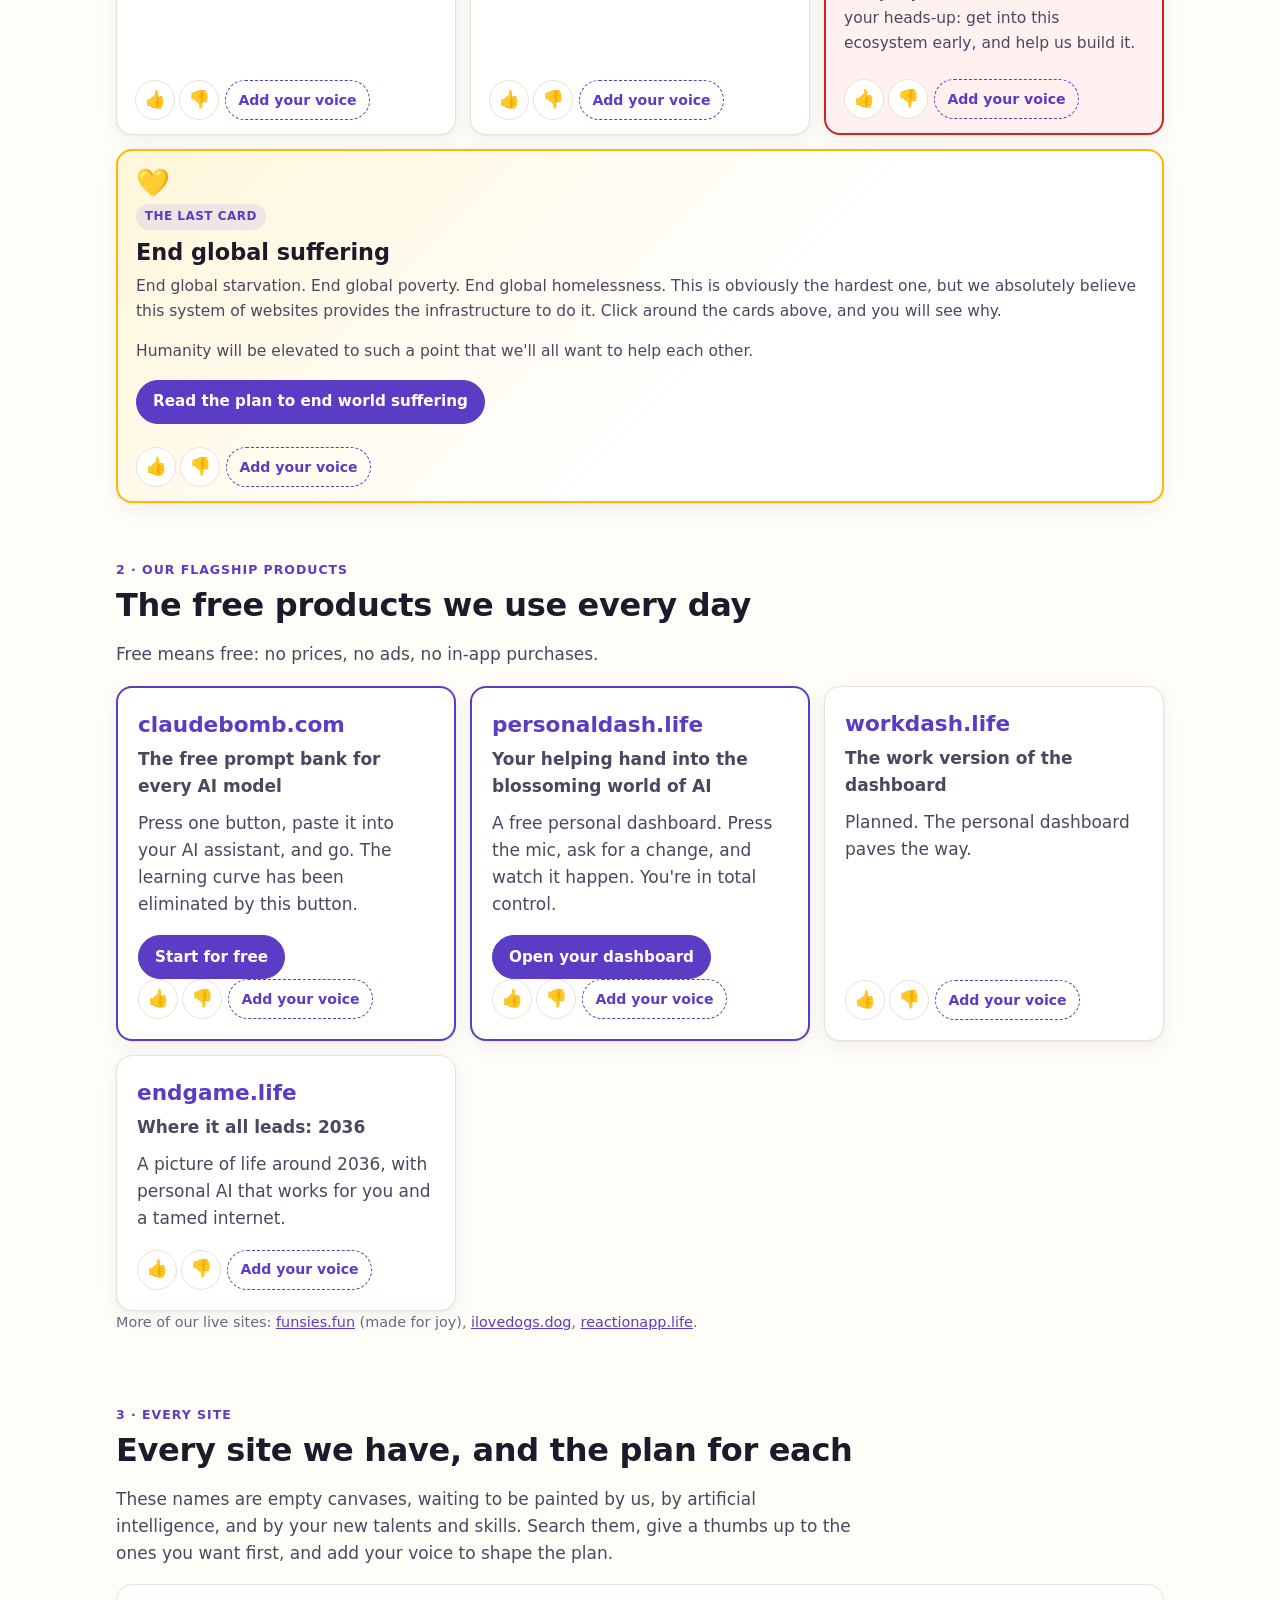
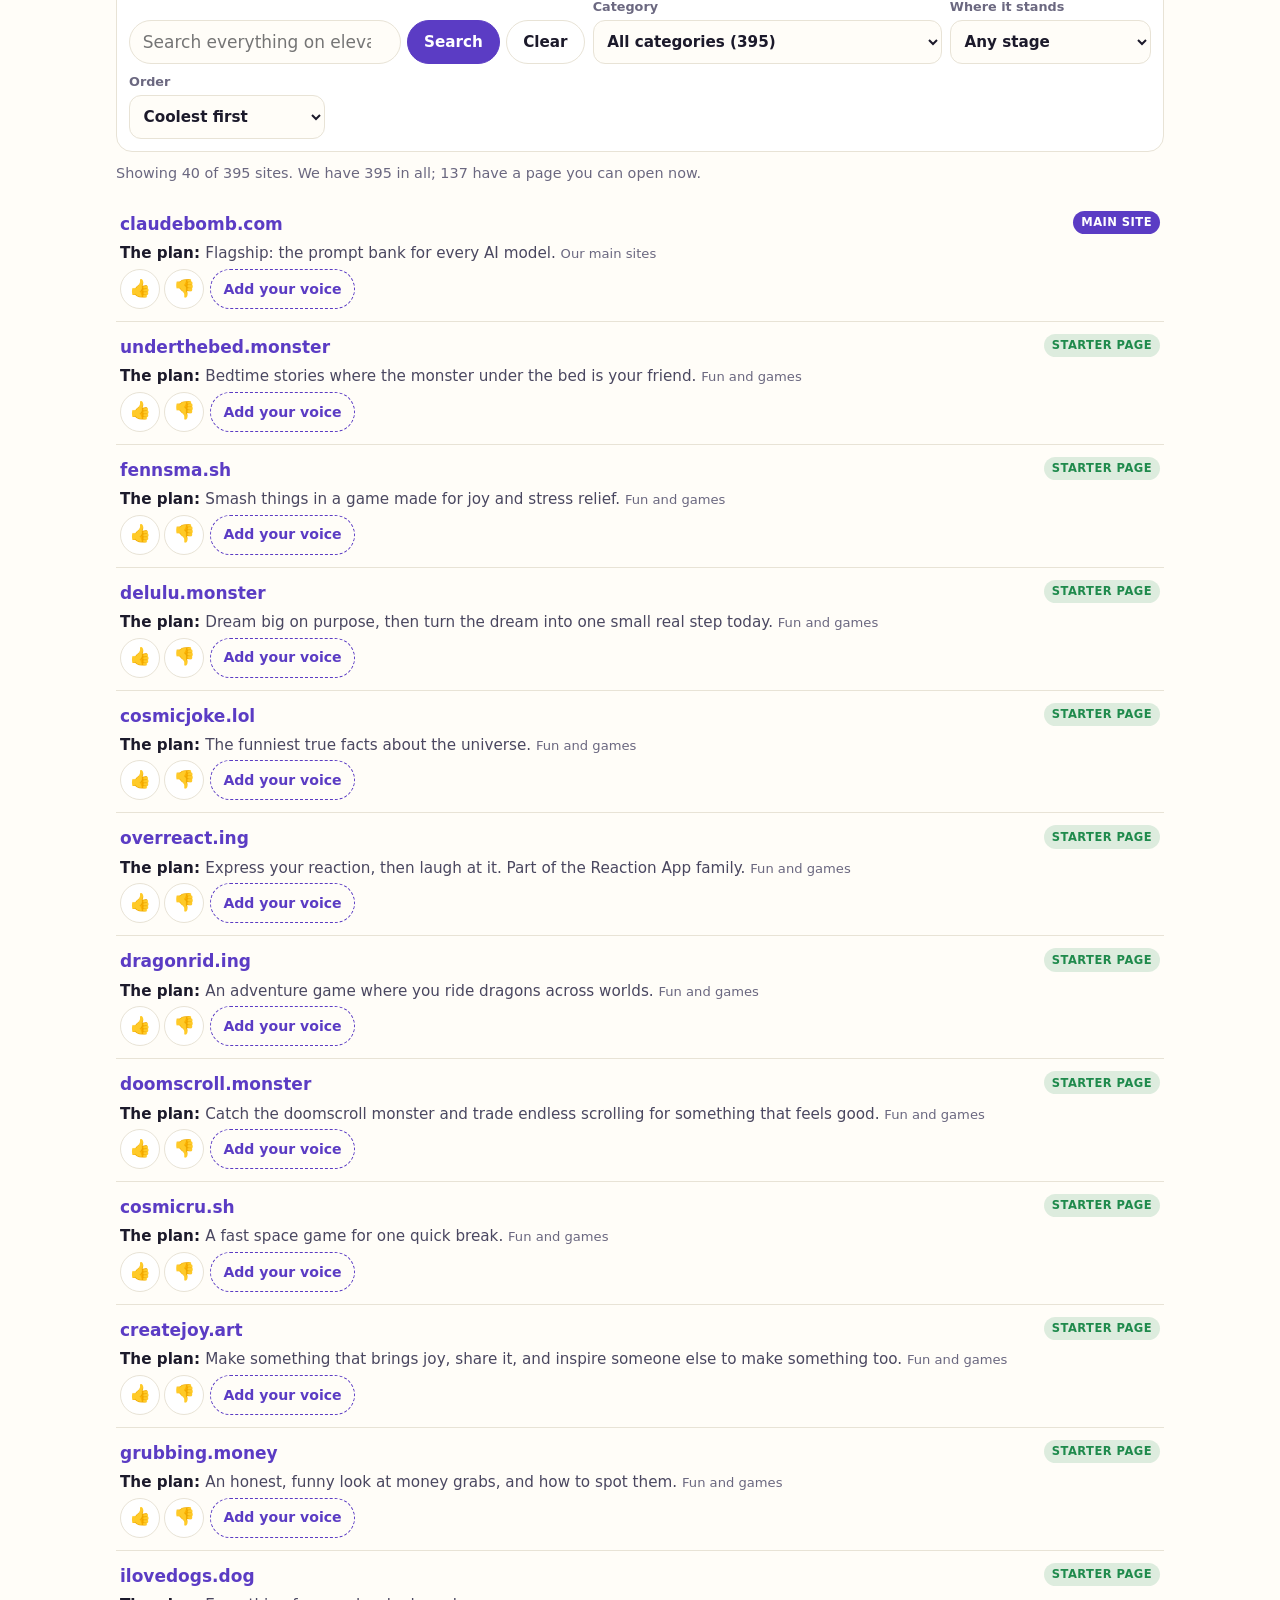
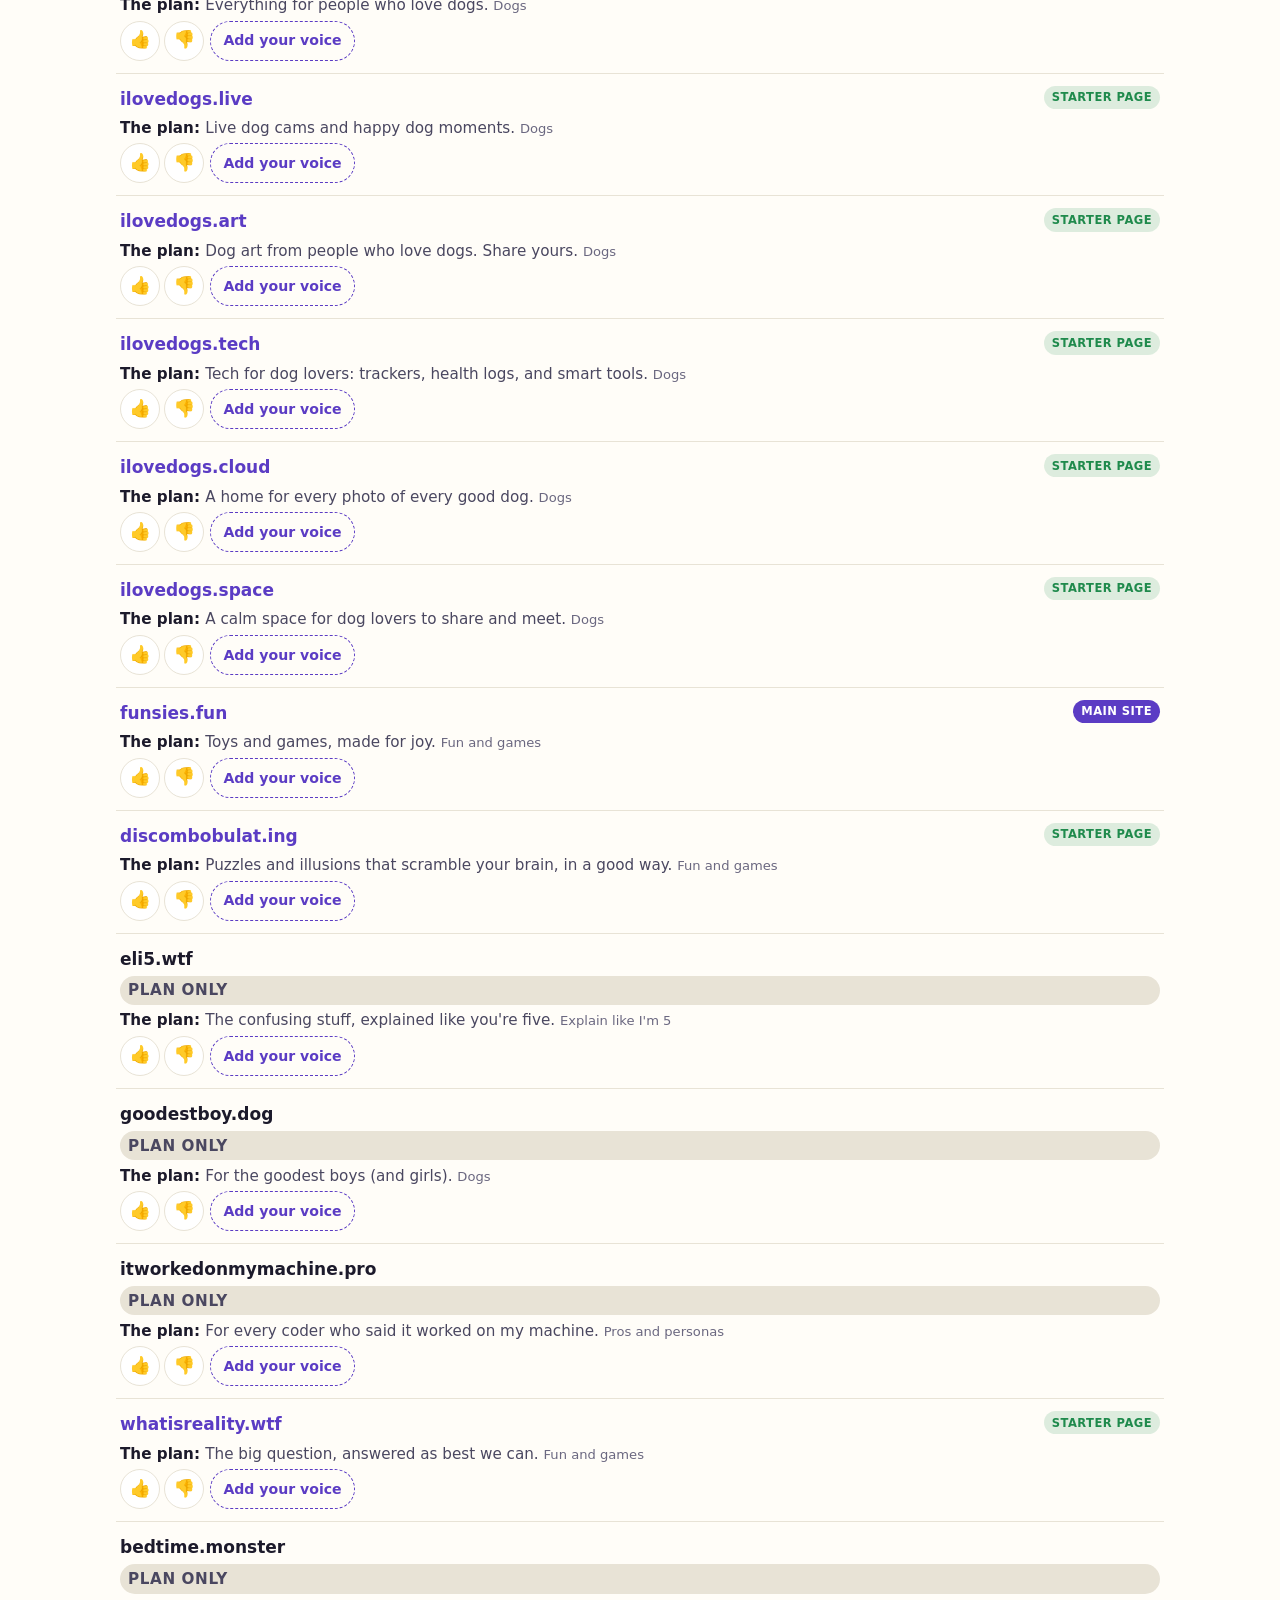
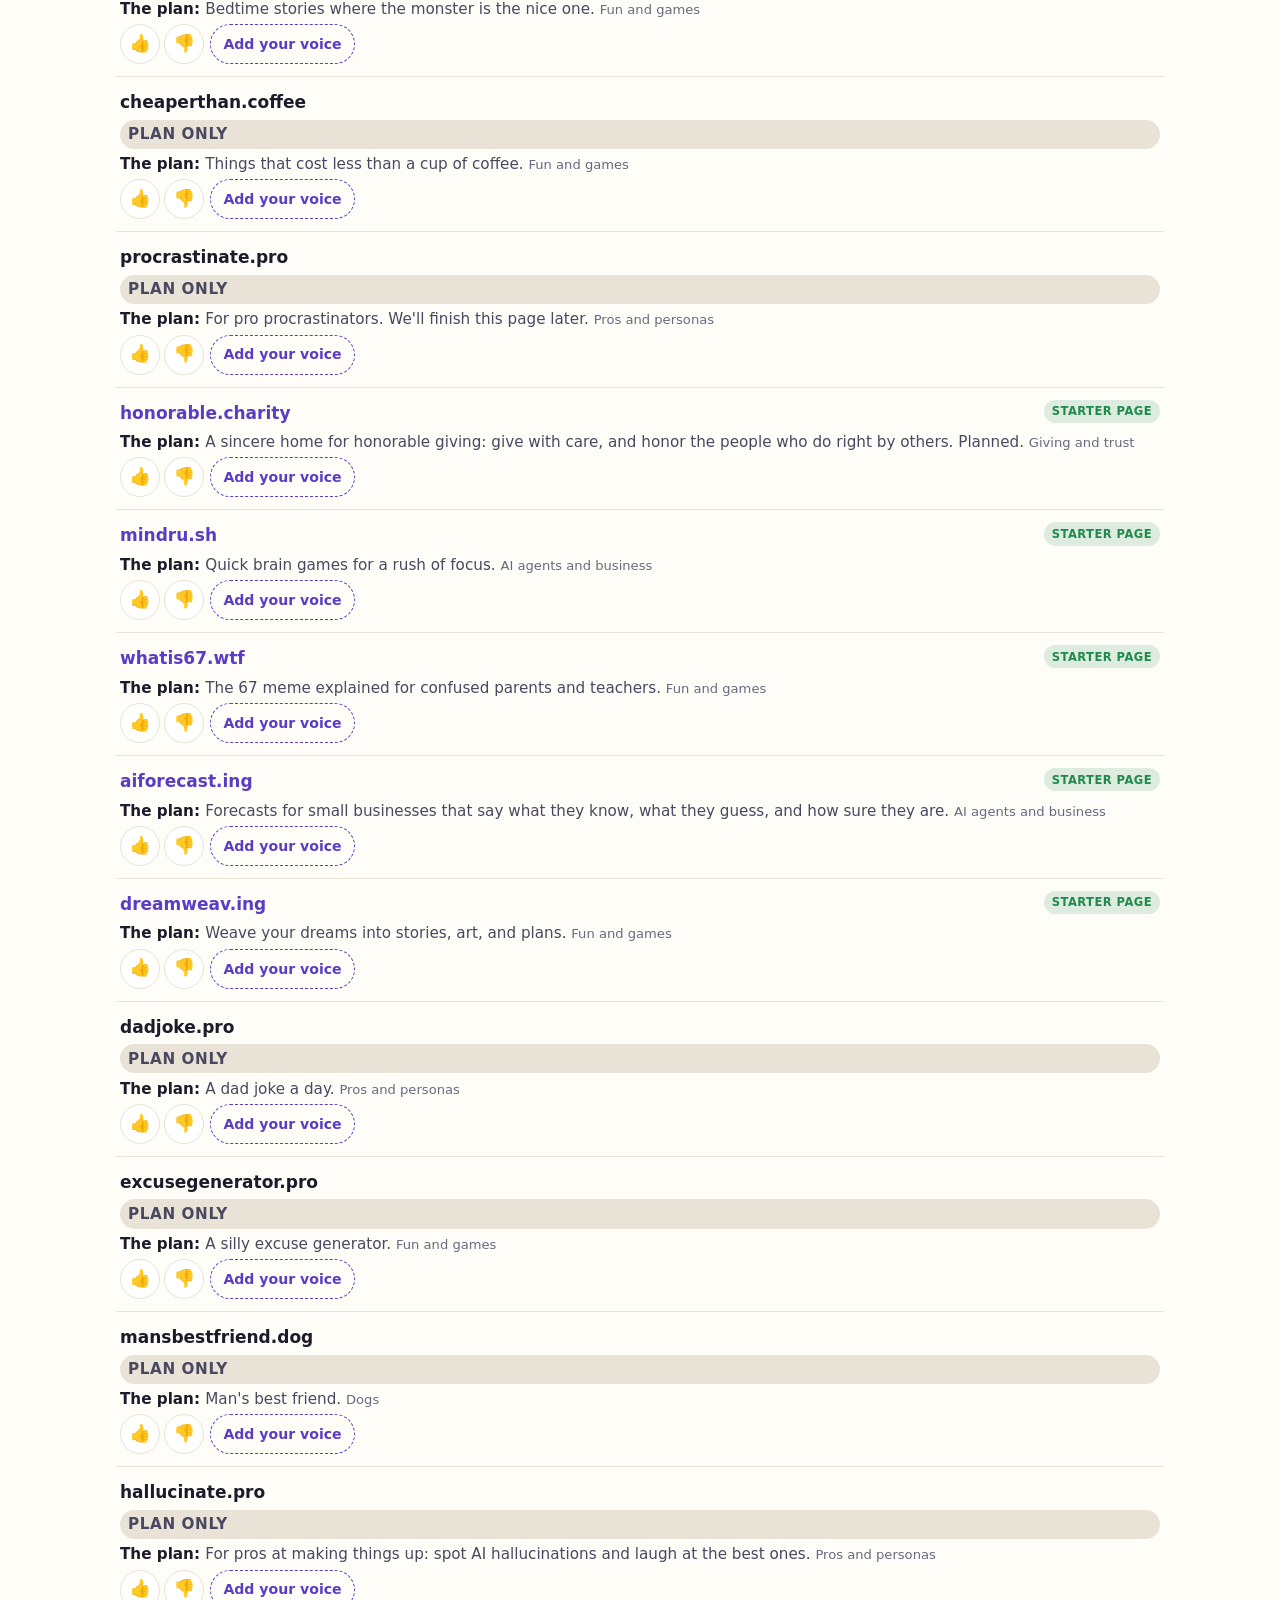
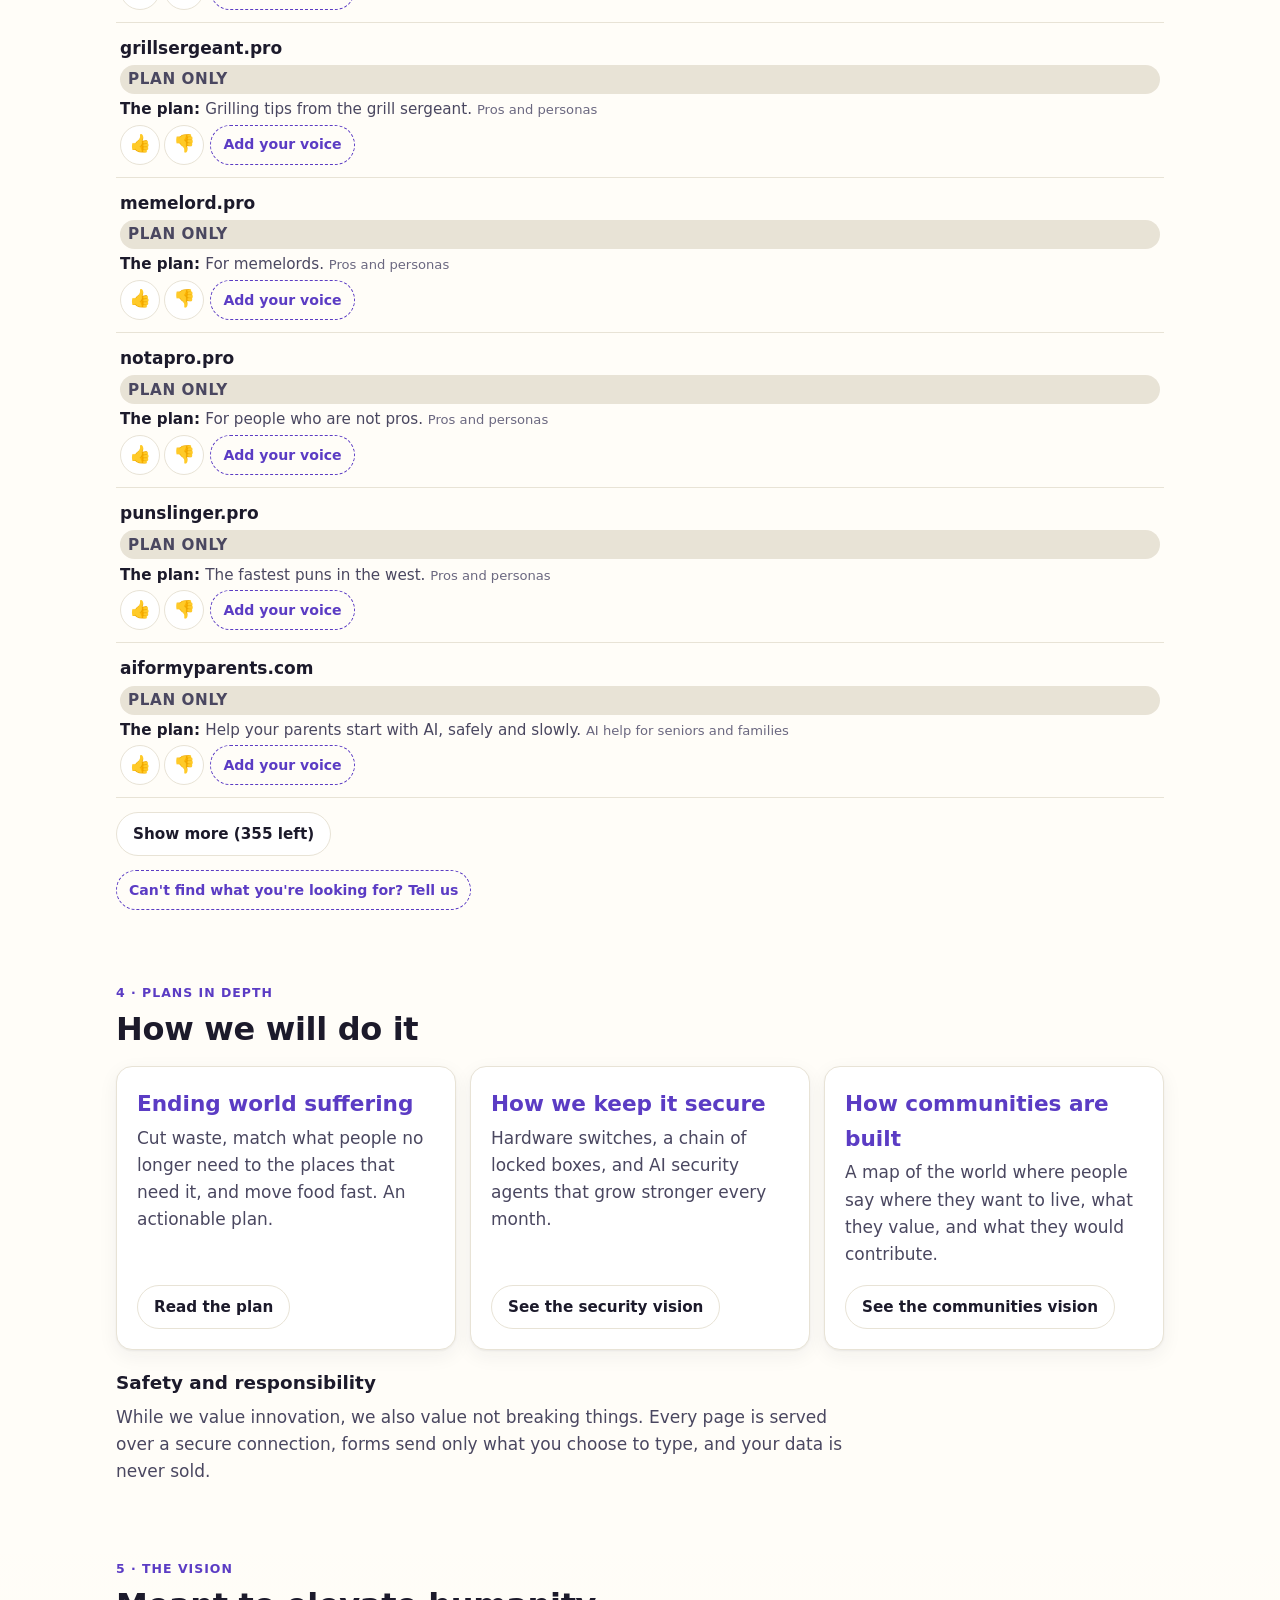
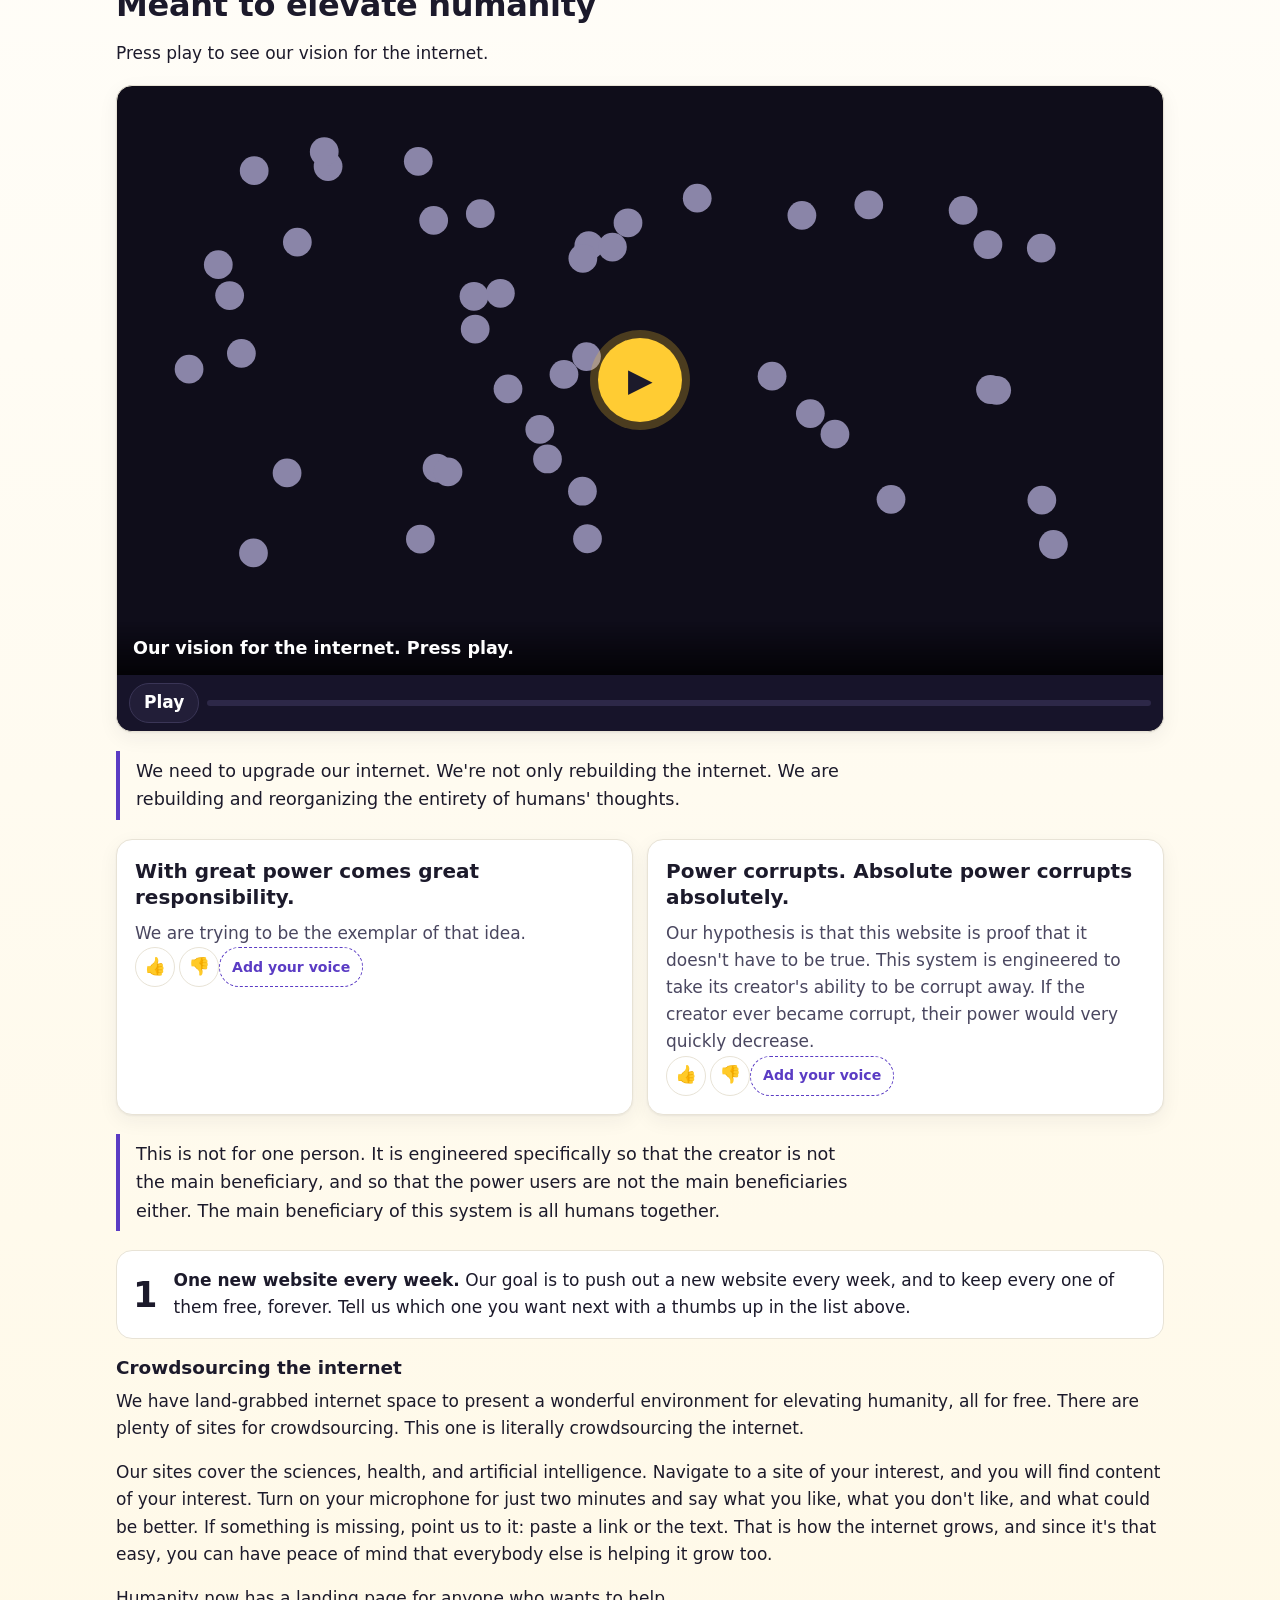
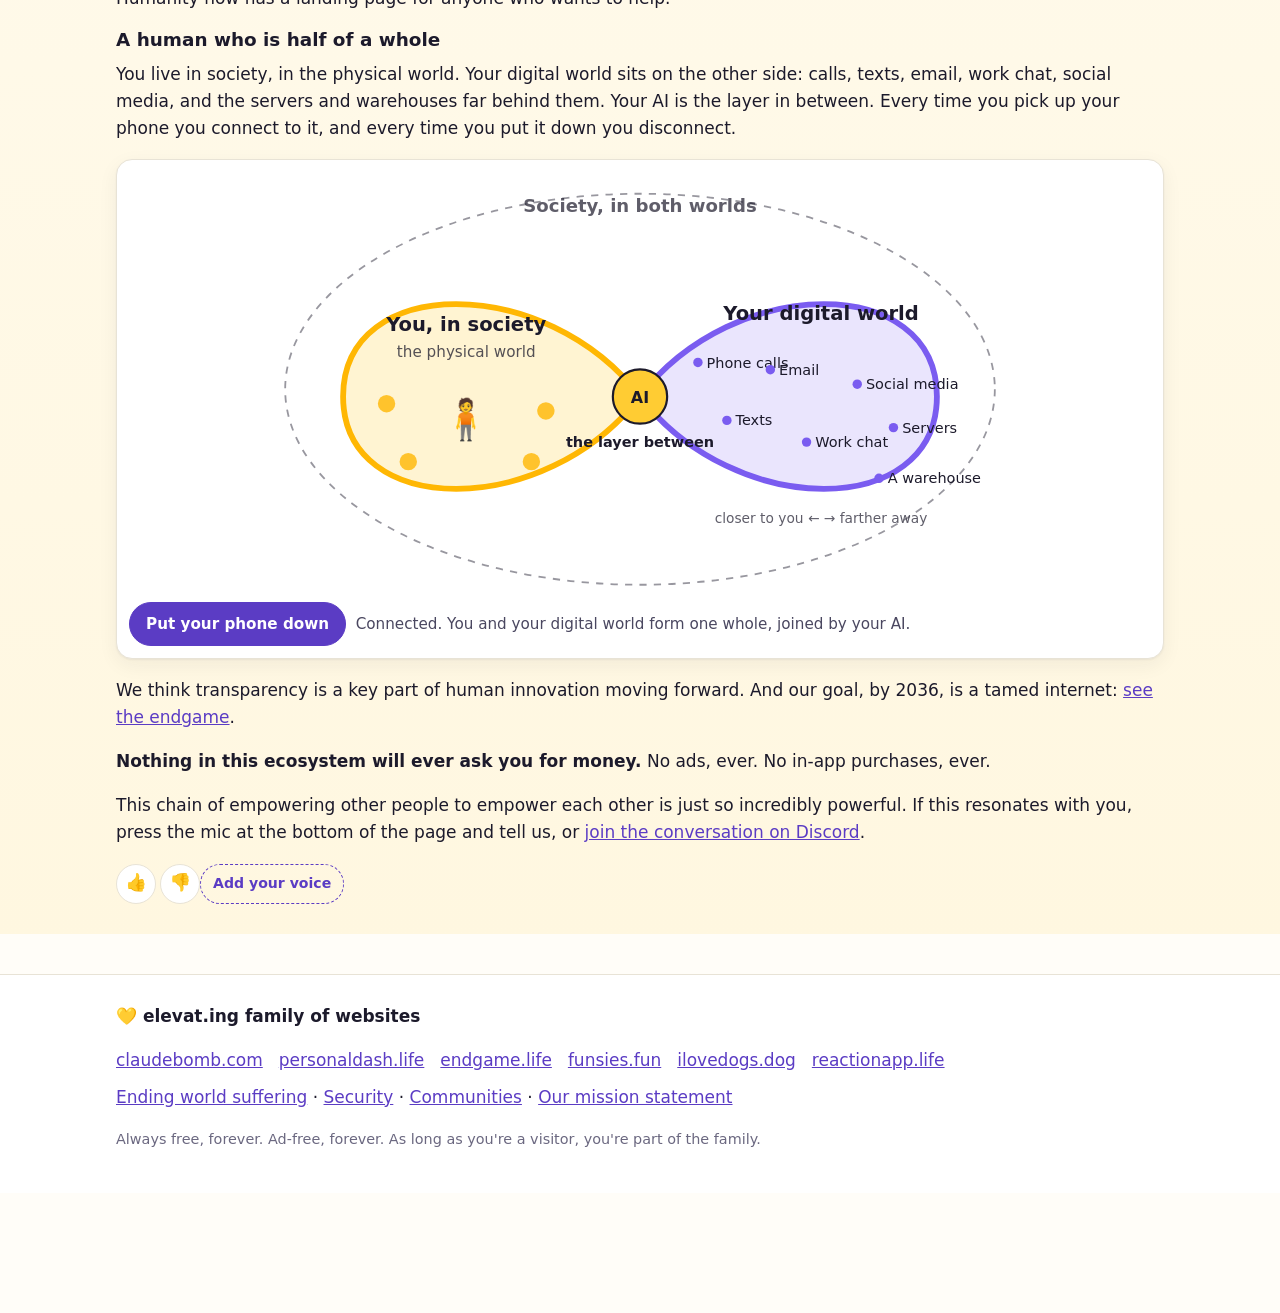
==== commit 61659d06: "elevat.ing site list: no donation wording; Giving and trust sites read Planned, the two money jokes " ====
--- a/index.html
+++ b/index.html
@@ -373,7 +373,7 @@
   </div>
 </div>
 
-<script src="js/elv8.js?v=2" defer></script>
+<script src="js/elv8.js?v=3" defer></script>
 <script src="https://hmrfamily.life/js/hmr-dock.js?v=6.8.2" data-site="elevat.ing" defer></script>
 </body>
 </html>
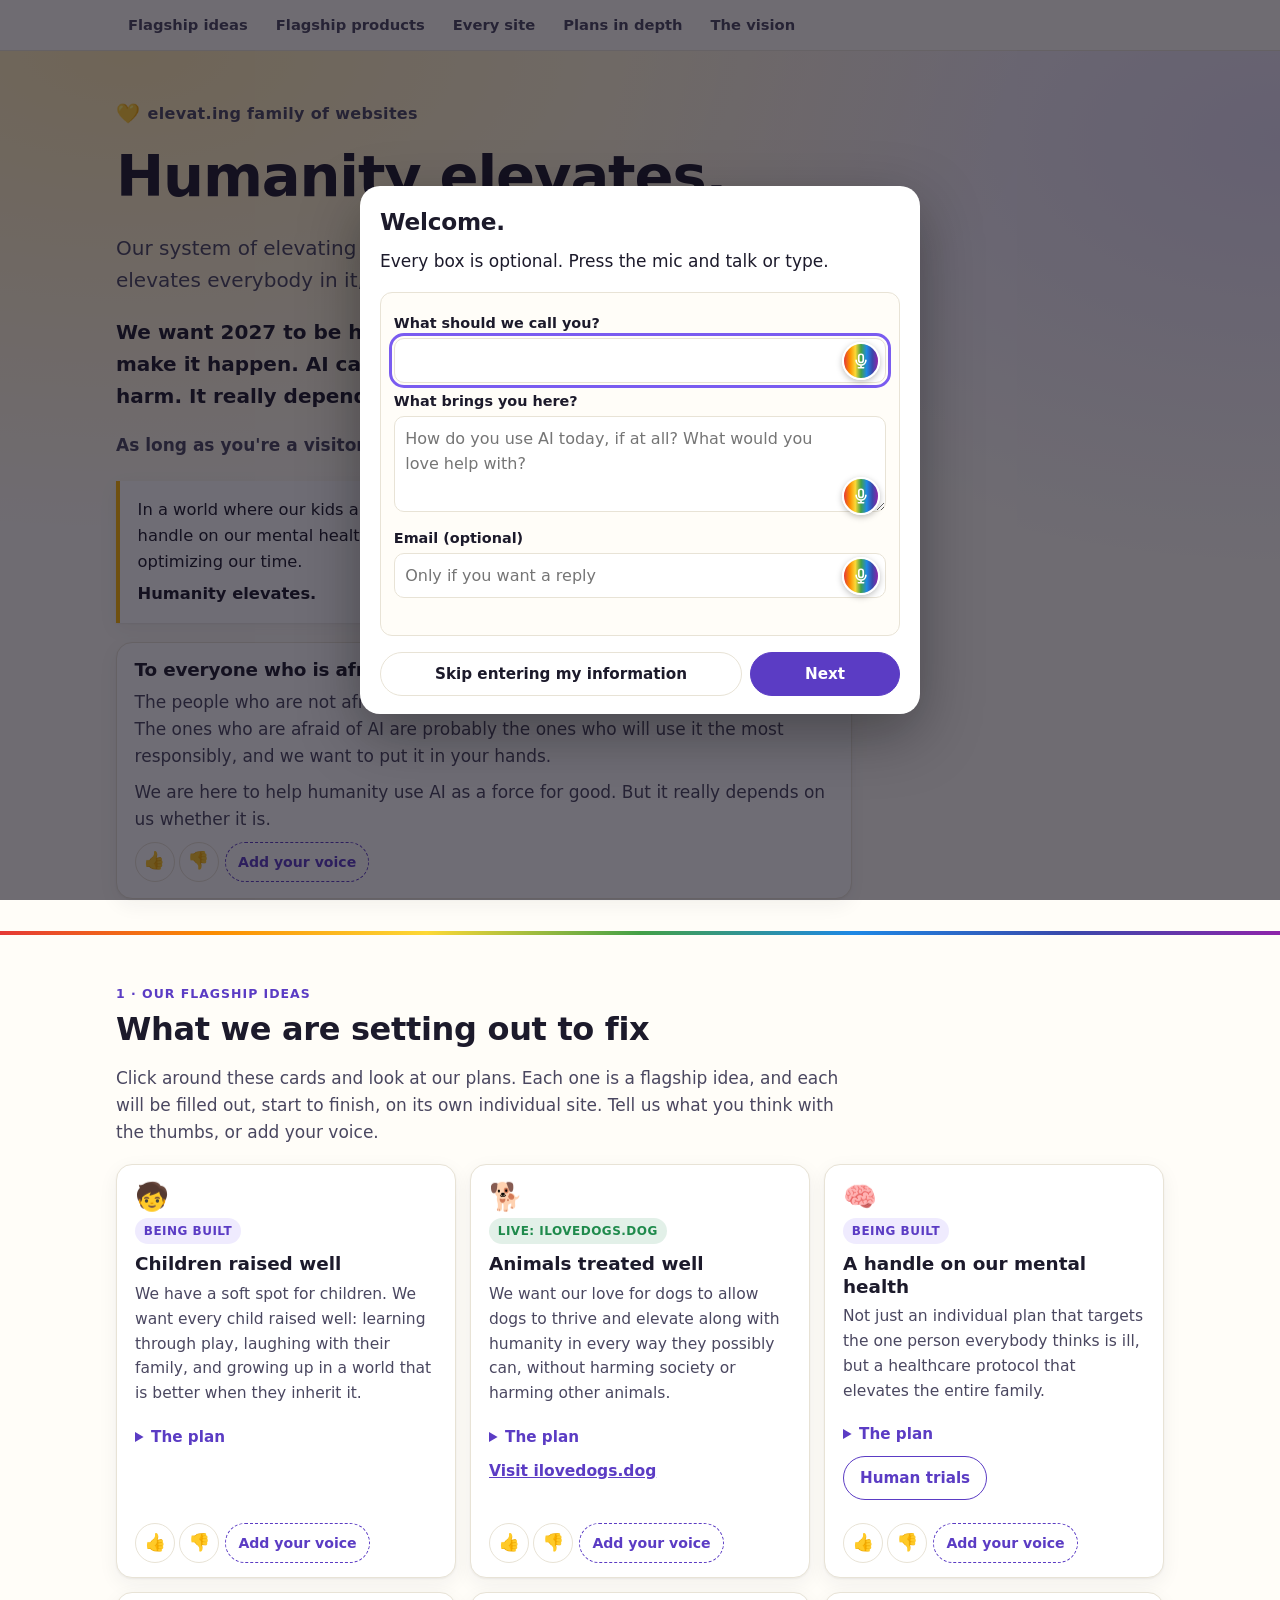
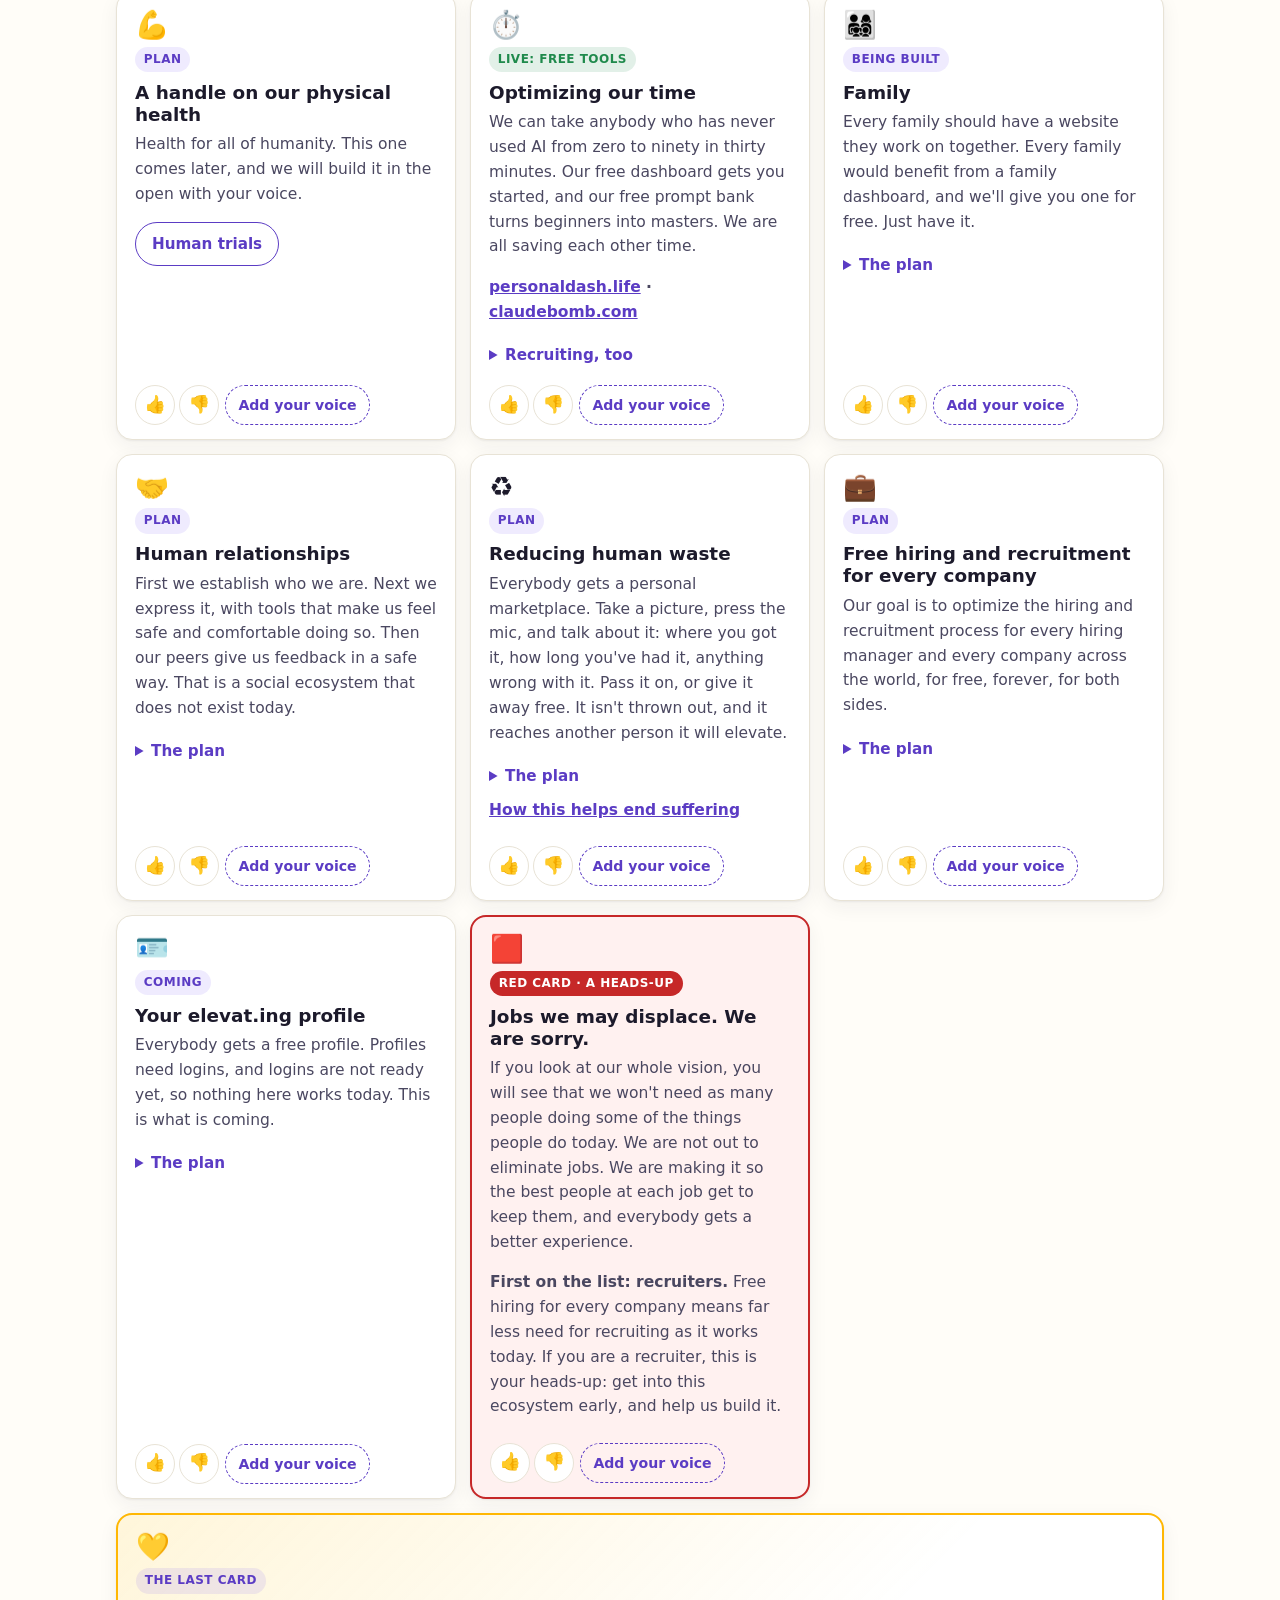
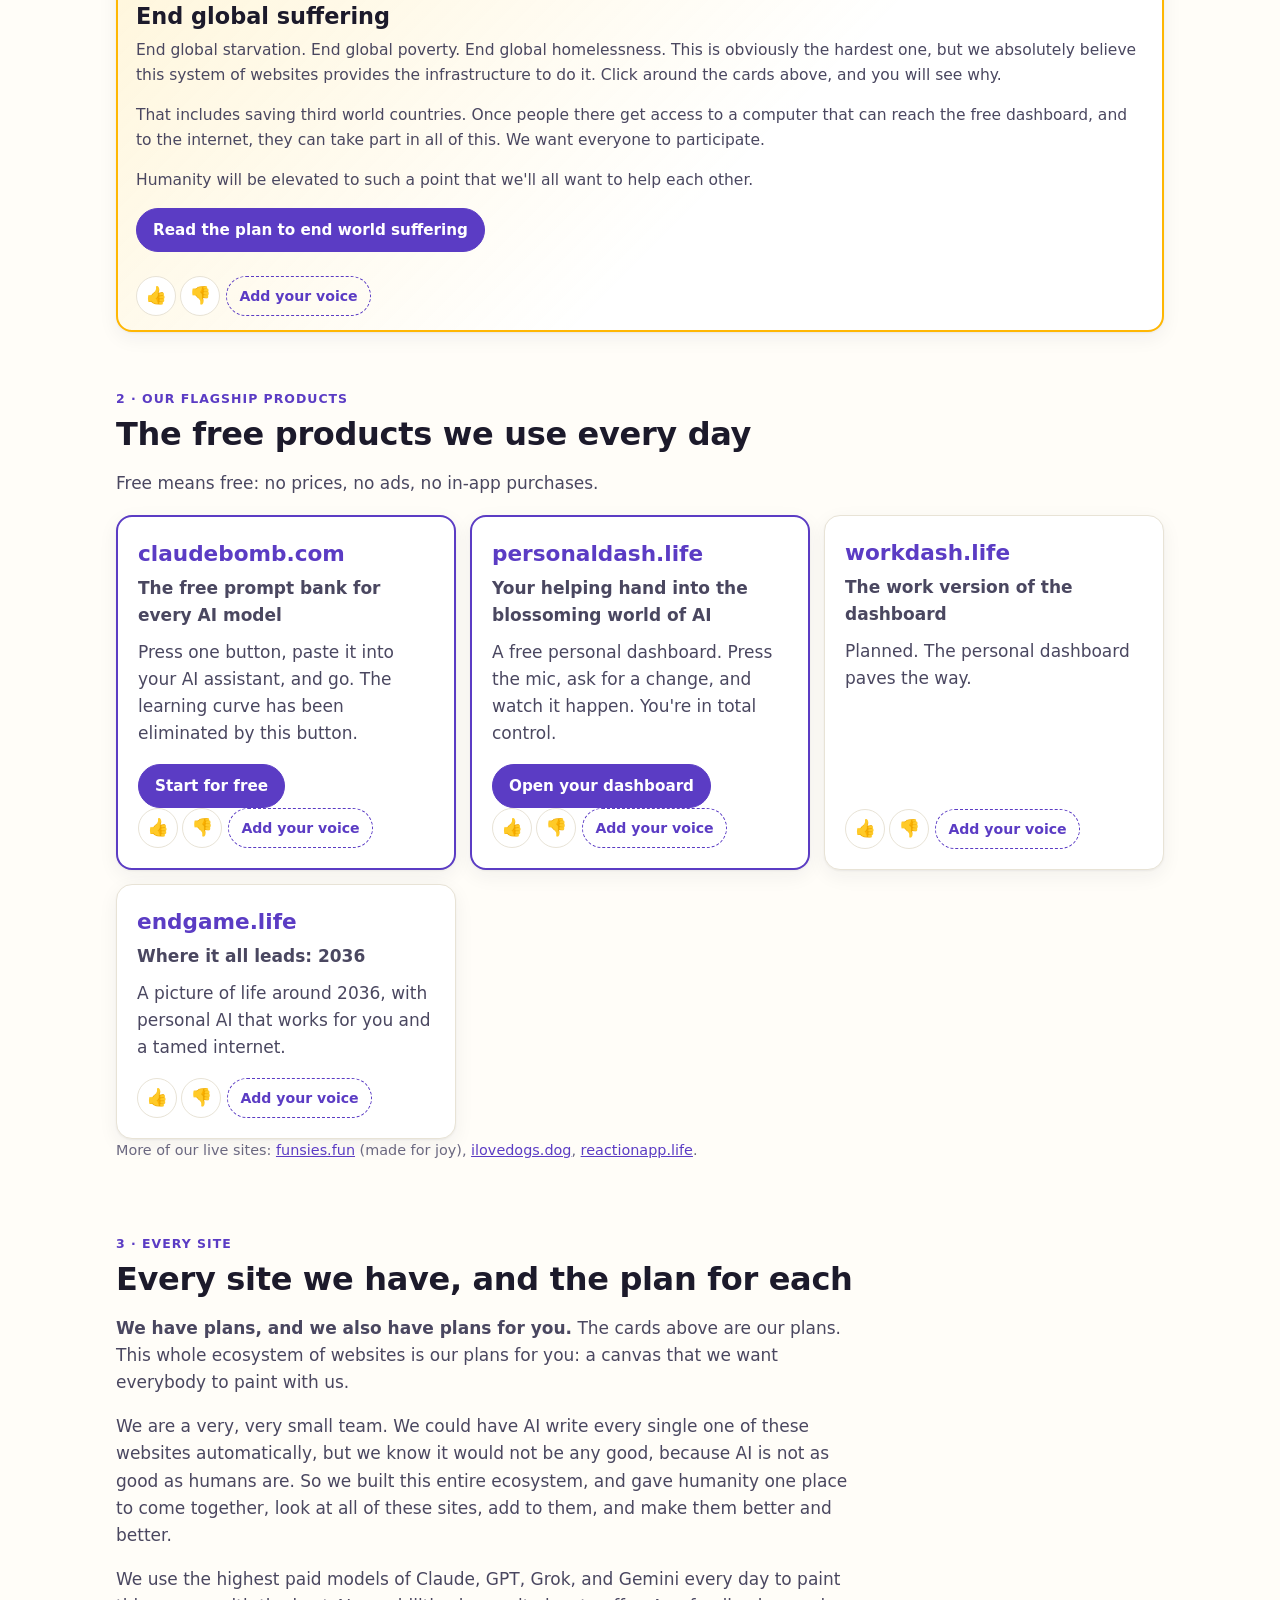
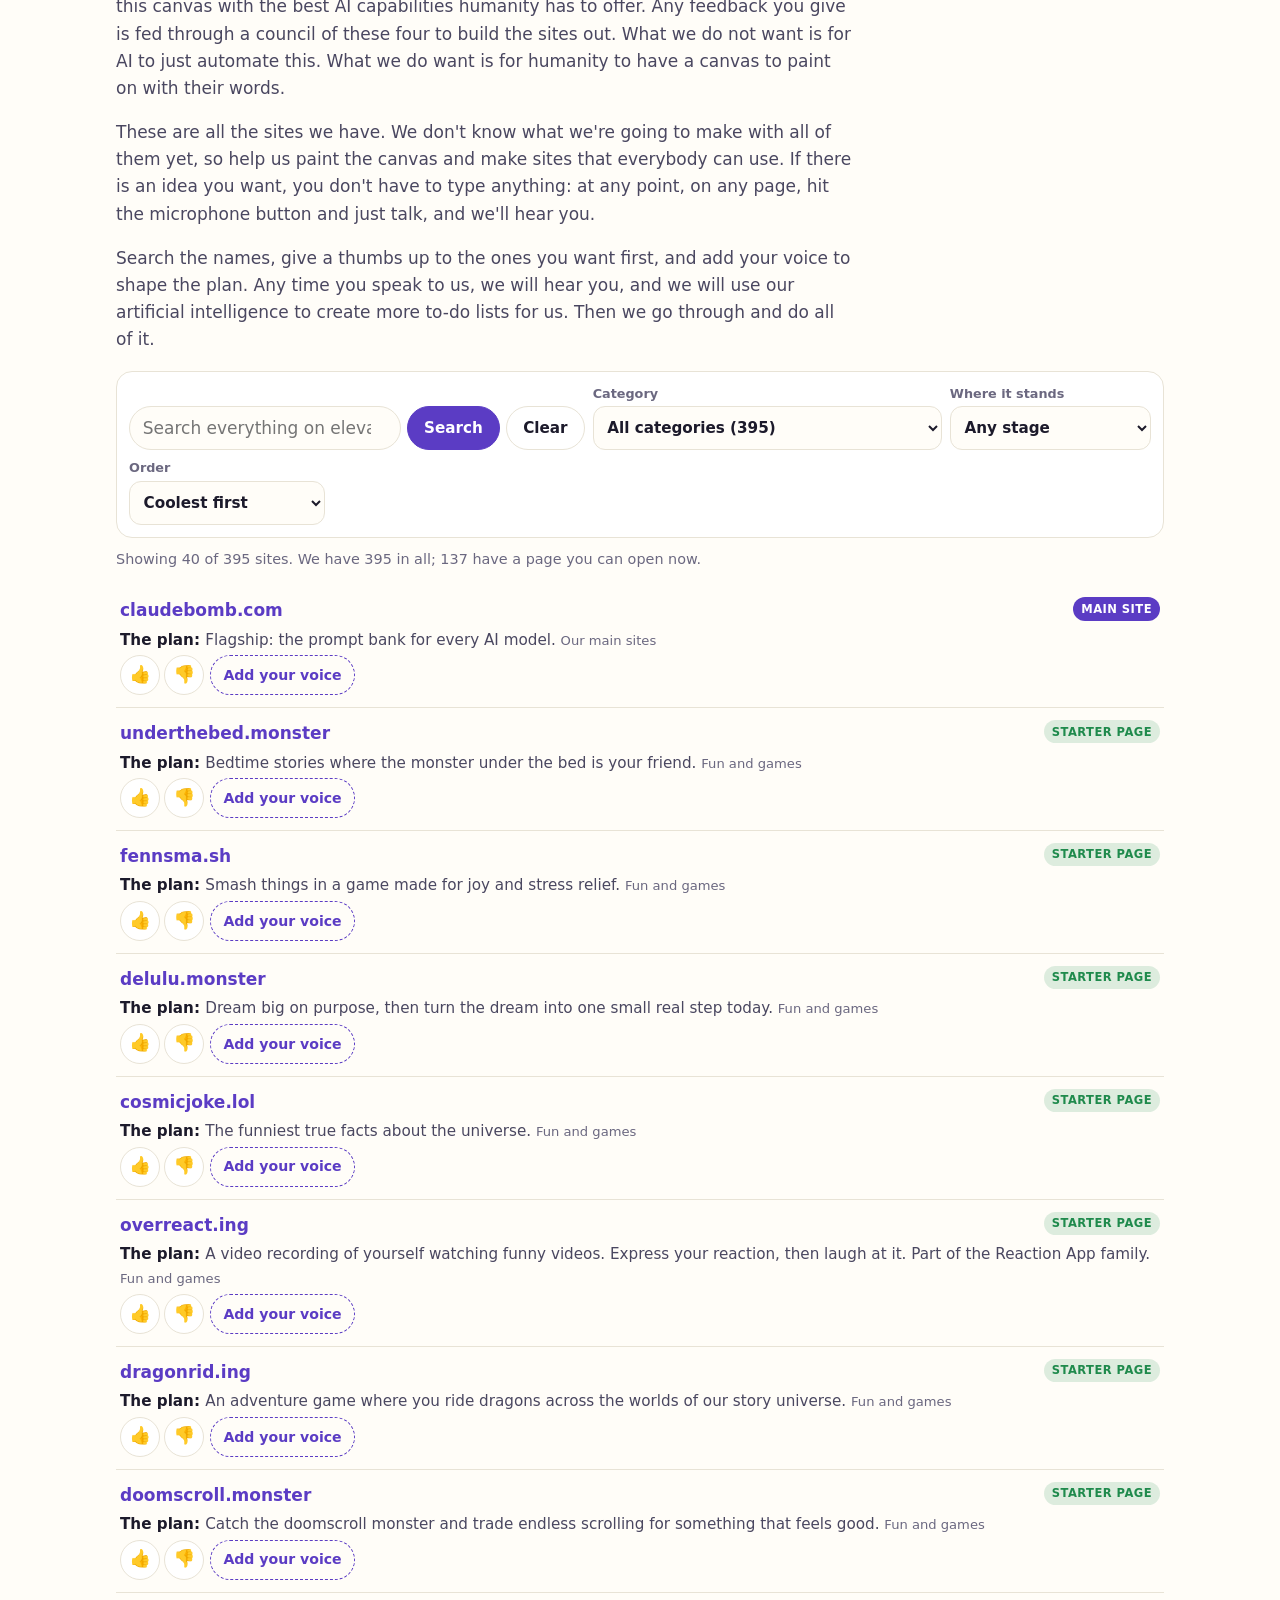
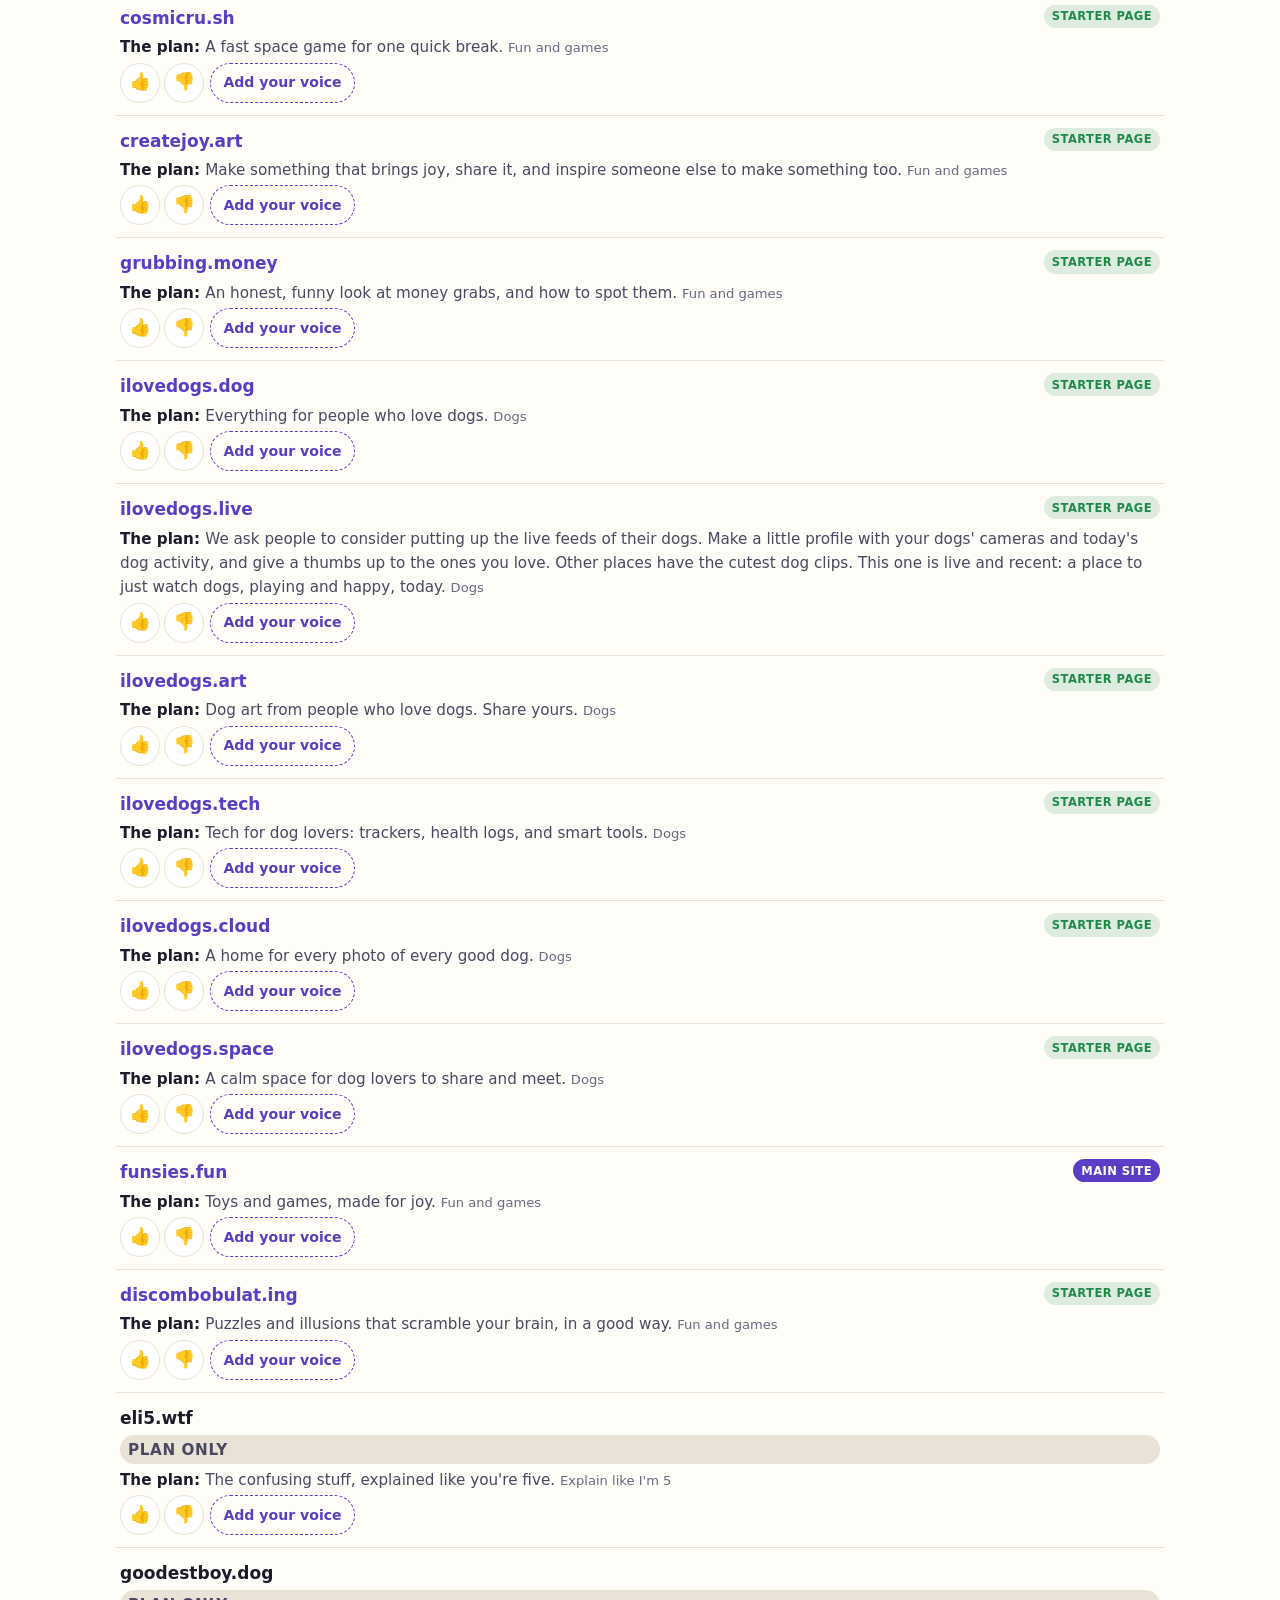
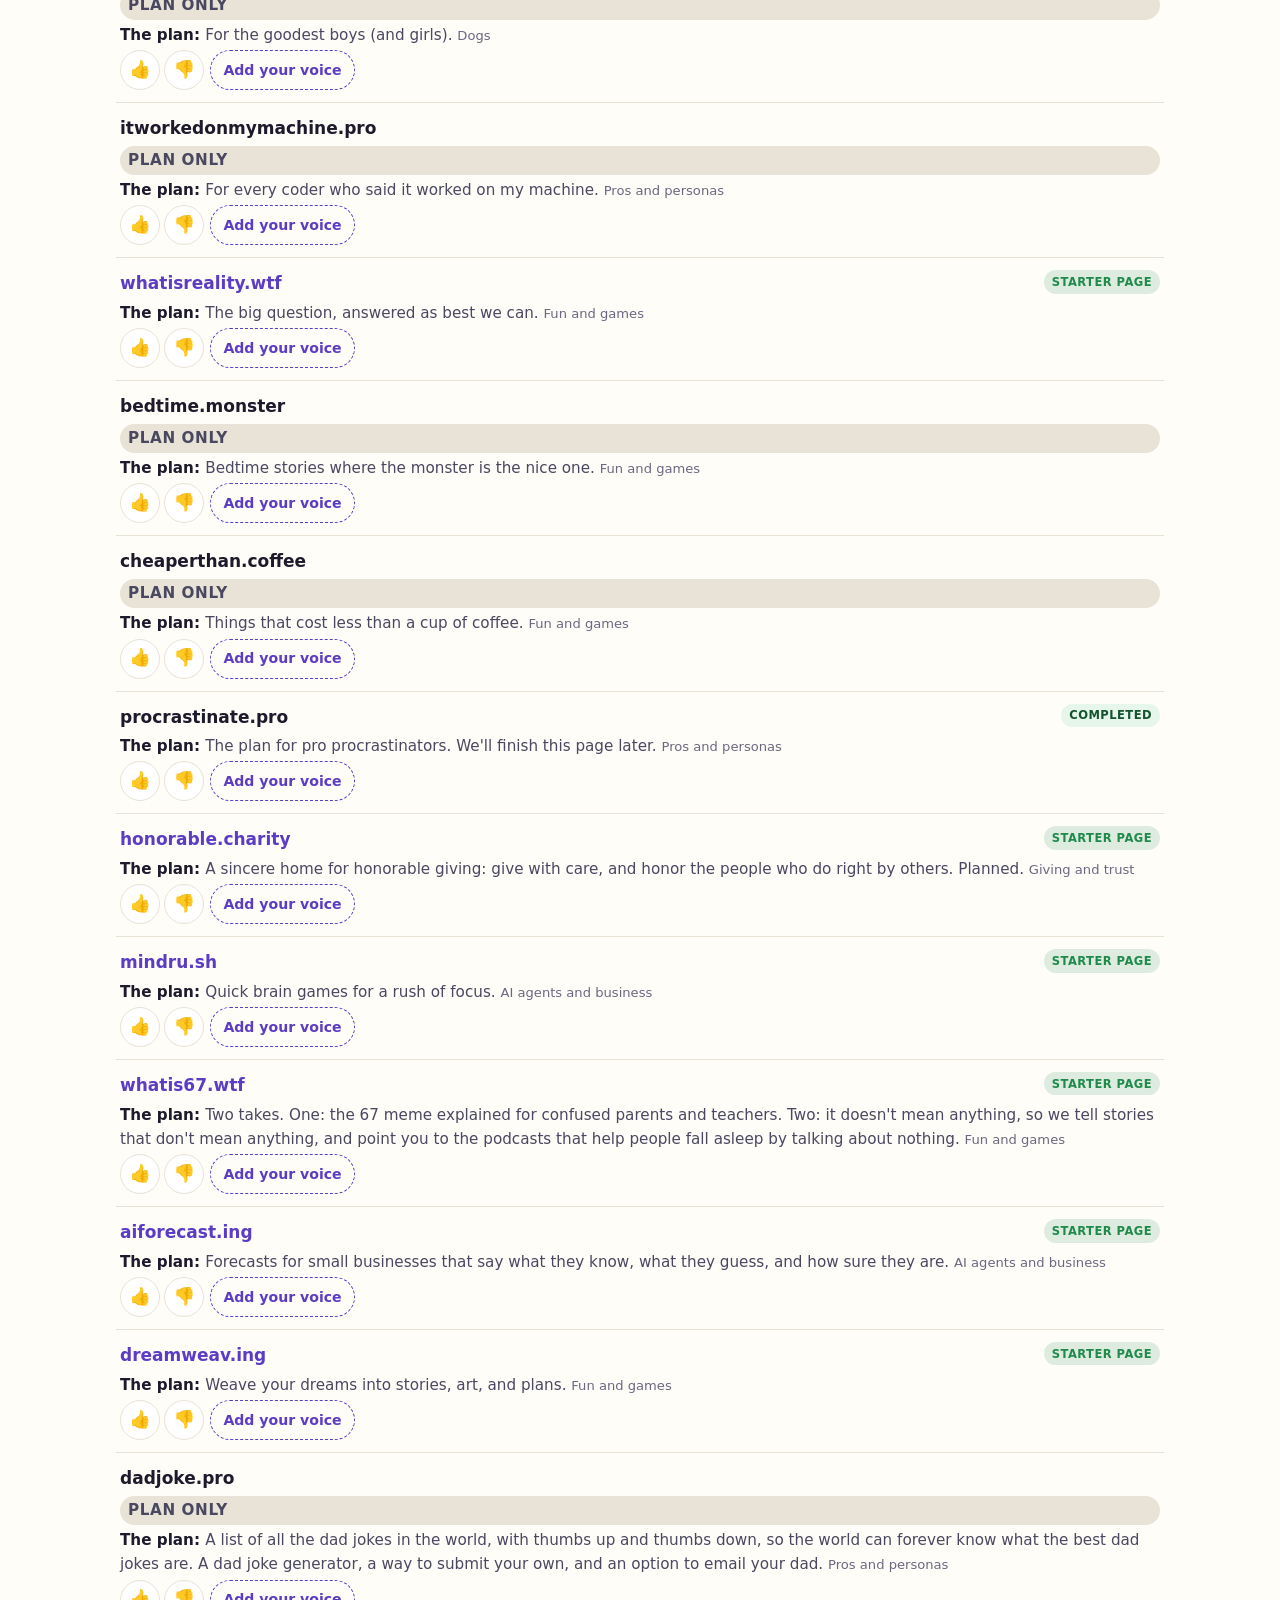
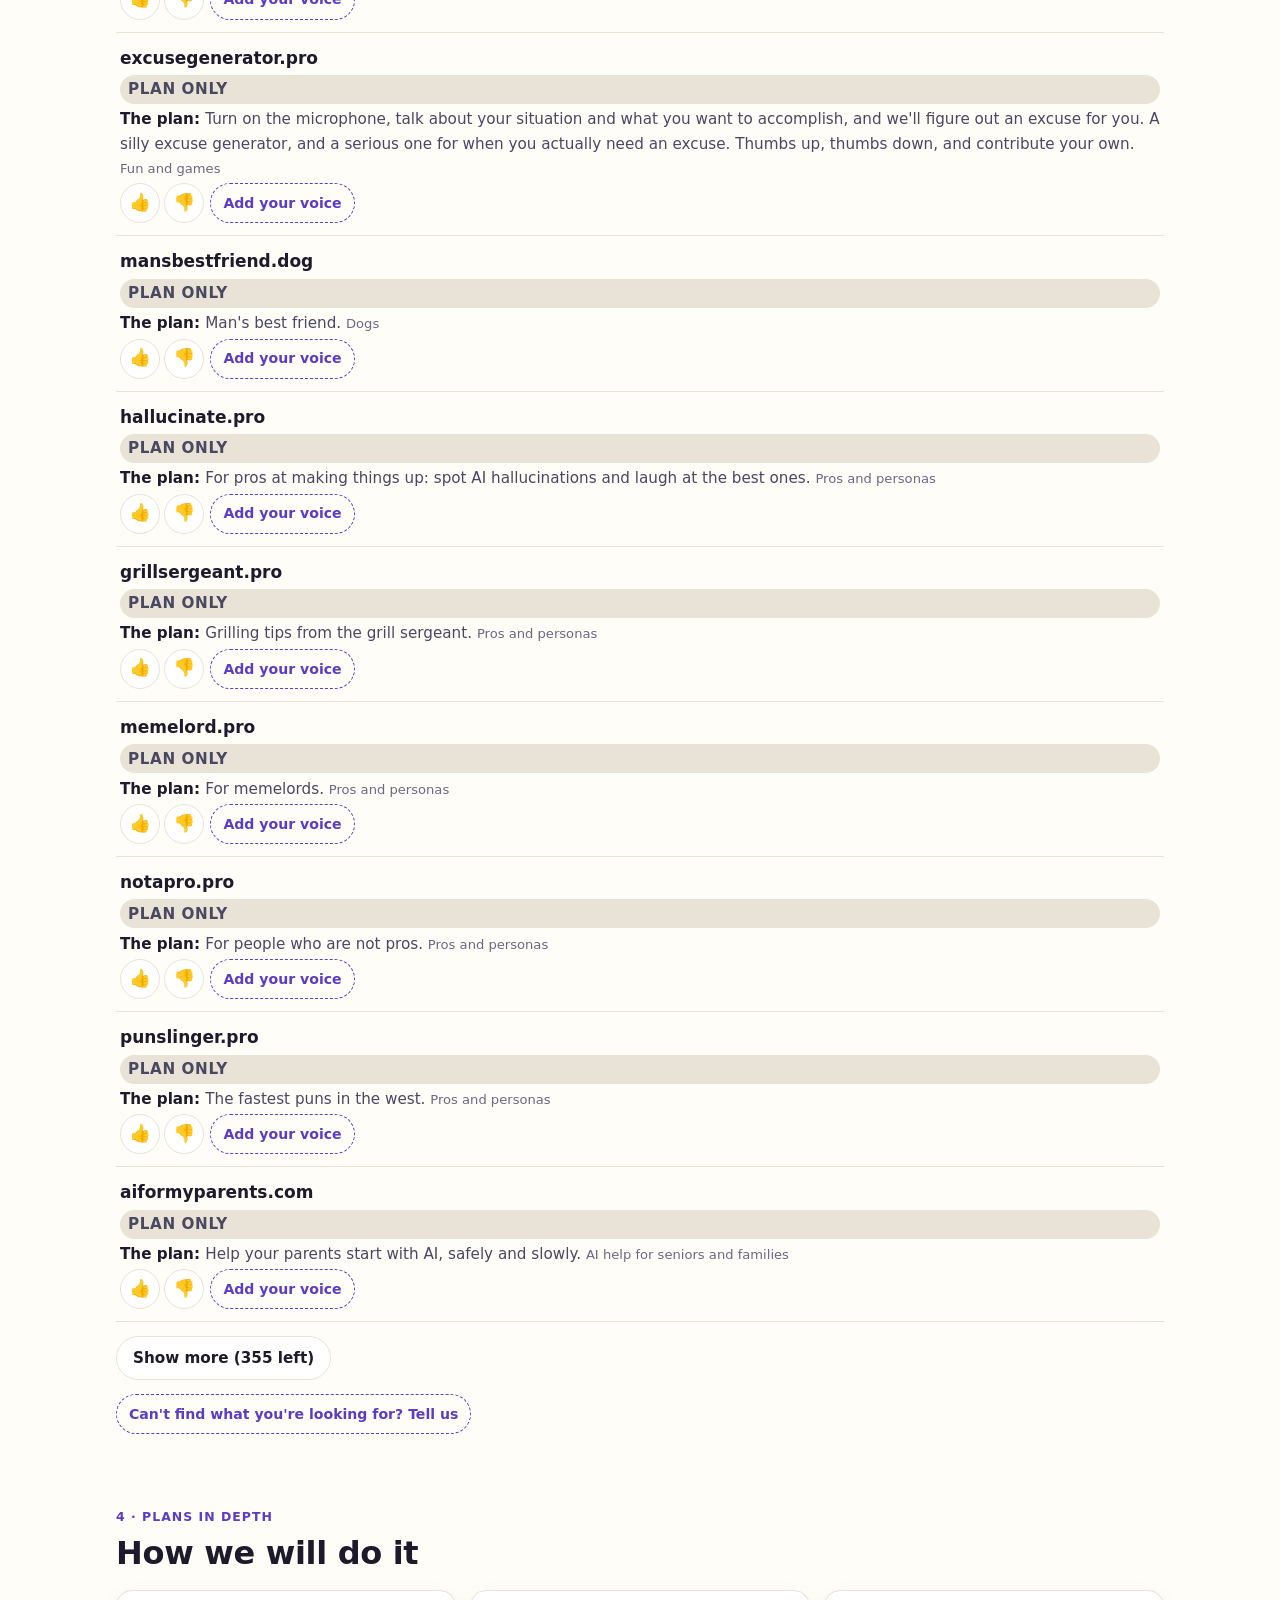
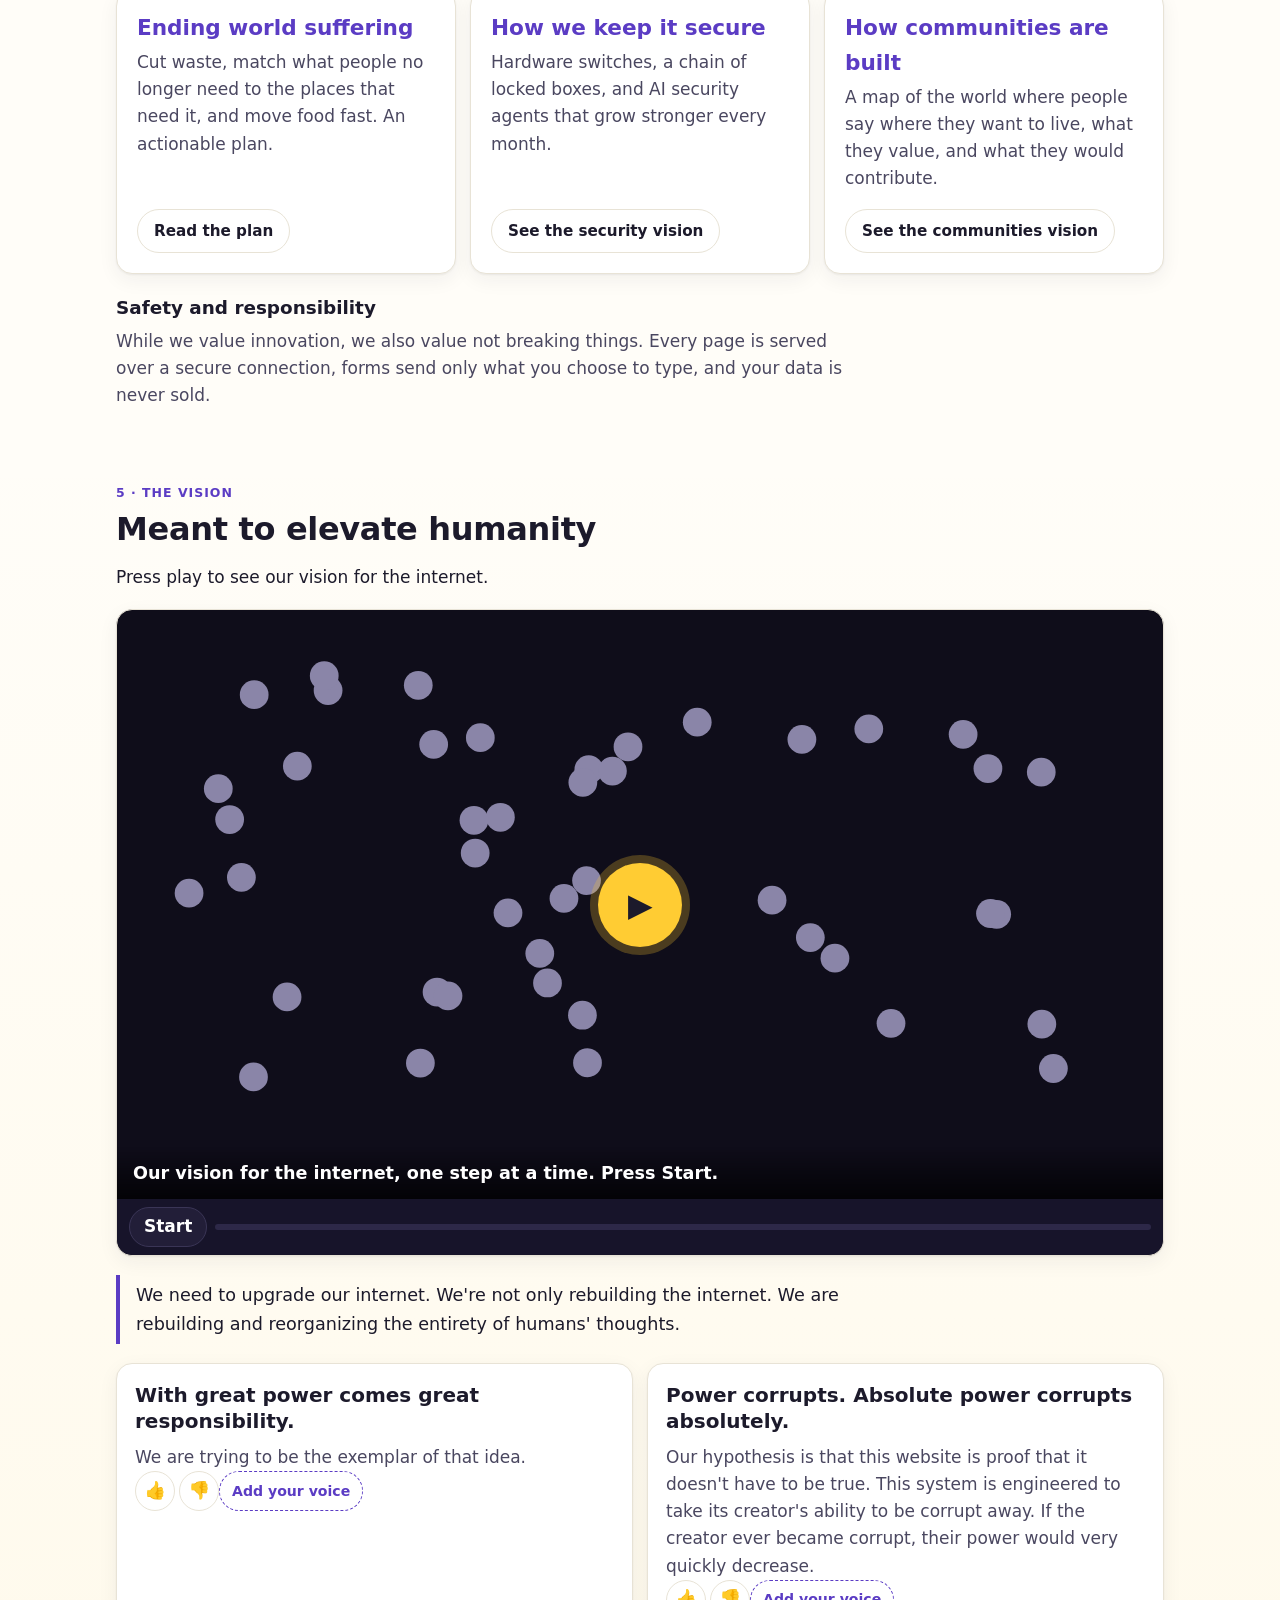
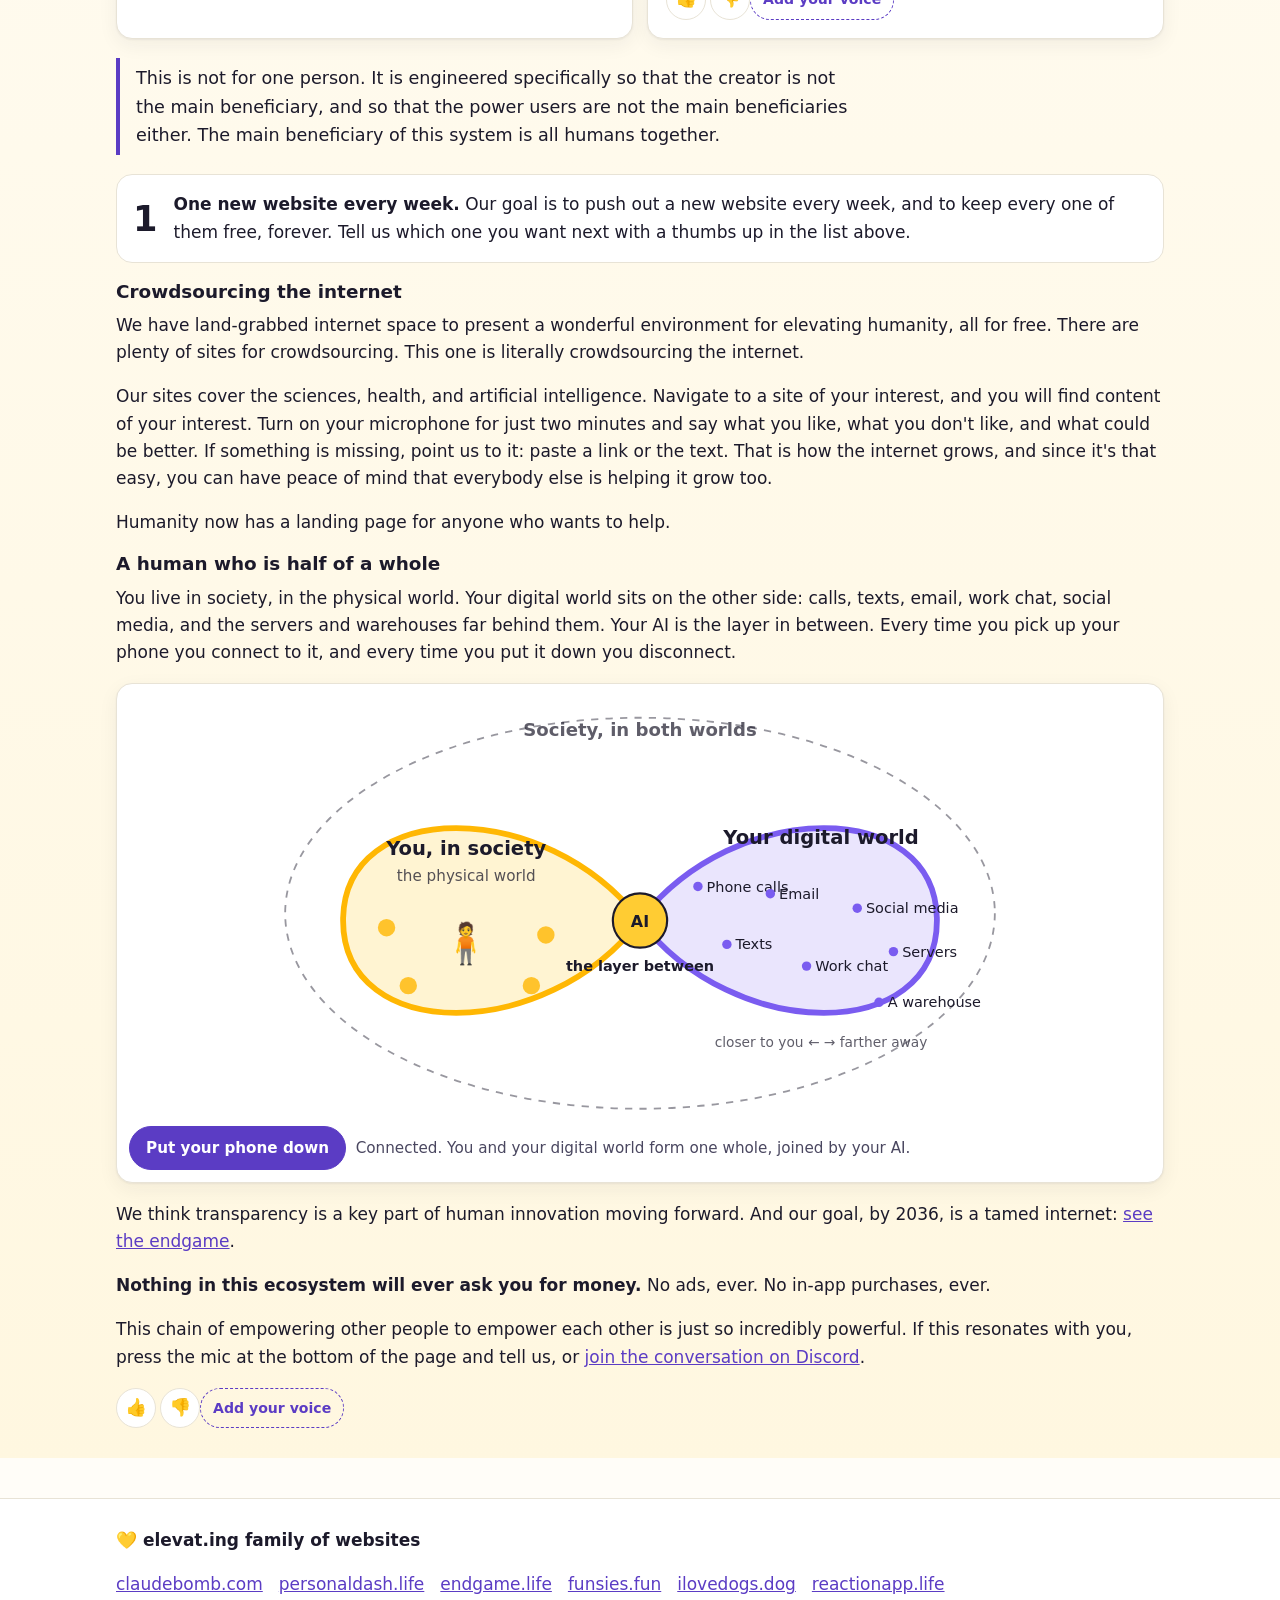
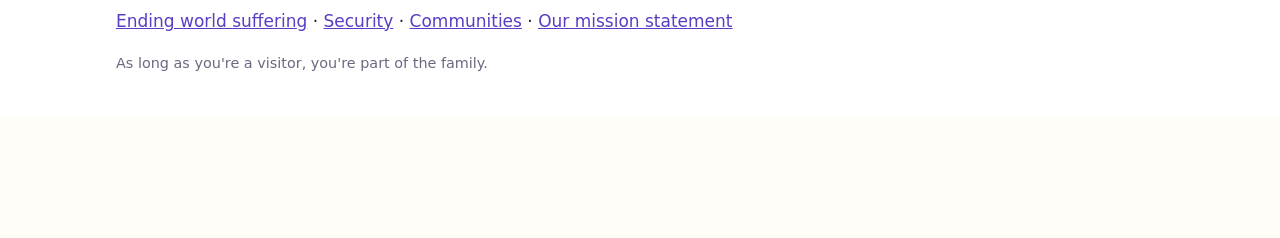
==== commit 1694277a: "elevat.ing, his 17:57Z review (N-018 to N-048): menu bar first, then the heart and family line, then" ====
--- a/index.html
+++ b/index.html
@@ -4,26 +4,29 @@
 <meta charset="utf-8">
 <meta name="viewport" content="width=device-width, initial-scale=1">
 <title>elevat.ing | Our system of elevating websites</title>
-<meta name="description" content="Free websites that elevate everybody in them, all together, for free. Always free, always ad-free.">
+<meta name="description" content="Free websites that elevate everybody in them, all together, for free.">
 <link rel="canonical" href="https://elevat.ing/">
 <meta property="og:type" content="website">
 <meta property="og:title" content="elevat.ing | Our system of elevating websites">
-<meta property="og:description" content="Free websites that elevate everybody in them, all together, for free. Always free, always ad-free.">
+<meta property="og:description" content="Free websites that elevate everybody in them, all together, for free.">
 <meta property="og:url" content="https://elevat.ing/">
 <meta name="twitter:card" content="summary">
 <meta name="theme-color" content="#ffcc33">
 <link rel="icon" href="data:image/svg+xml,%3Csvg xmlns='http://www.w3.org/2000/svg' viewBox='0 0 100 100'%3E%3Ctext y='.9em' font-size='90'%3E%F0%9F%92%9B%3C/text%3E%3C/svg%3E">
-<link rel="stylesheet" href="css/elv8.css?v=2">
+<link rel="stylesheet" href="css/elv8.css?v=3">
 </head>
 <body>
 <a class="skip" href="#main">Skip to content</a>
-<div class="elv8-cap" role="note">This website is owned by the person who owns this website. <a href="https://elevat.ing/">elevat.ing</a></div>
-
-<aside class="tg" aria-label="Happy Thanksgiving 2026">
-  <b>Happy Thanksgiving 2026</b>
-  <p>Our goal is to take all of the best content from across the internet and consolidate it into one always free, ad-free hub of human innovation.</p>
-  <p class="tg2">By this time next year, the world will be a totally different place.</p>
-</aside>
+
+<nav class="secnav" aria-label="On this page">
+  <ul class="wrap">
+    <li><a href="#missions">Flagship ideas</a></li>
+    <li><a href="#flagships">Flagship products</a></li>
+    <li><a href="#sites">Every site</a></li>
+    <li><a href="#plans">Plans in depth</a></li>
+    <li><a href="#vision">The vision</a></li>
+  </ul>
+</nav>
 
 <header class="hero">
   <div class="wrap">
@@ -31,7 +34,6 @@
     <h1>Humanity elevates.</h1>
     <p class="lead">Our system of elevating websites is called elevating because it elevates everybody in it, all together, for free.</p>
     <p class="lead year">We want 2027 to be humanity's year, and we're going to help make it happen. AI can be a greater force for good than harm. It really depends on us whether it is.</p>
-    <p class="promise">Always free. Always ad-free. Nothing here will ever ask you for money.</p>
     <p class="family-line">As long as you're a visitor, you're part of the family.</p>
     <div class="hero-quote">
       <p>In a world where our kids are raised well, we're treating animals well. We have a handle on our mental health. We have a handle on our physical health, and we are optimizing our time.</p>
@@ -46,15 +48,6 @@
   </div>
 </header>
 
-<nav class="secnav" aria-label="On this page">
-  <ul class="wrap">
-    <li><a href="#missions">Flagship ideas</a></li>
-    <li><a href="#flagships">Flagship products</a></li>
-    <li><a href="#sites">Every site</a></li>
-    <li><a href="#plans">Plans in depth</a></li>
-    <li><a href="#vision">The vision</a></li>
-  </ul>
-</nav>
 
 <main id="main">
 
@@ -68,7 +61,7 @@
       <div class="ico" aria-hidden="true">🧒</div>
       <span class="status">Being built</span>
       <h3>Children raised well</h3>
-      <p>Our soft spots are kids and animals (especially dogs). We want every child raised well: learning through play, laughing with their family, and growing up in a world that is better when they inherit it.</p>
+      <p>We have a soft spot for children. We want every child raised well: learning through play, laughing with their family, and growing up in a world that is better when they inherit it.</p>
       <details><summary>The plan</summary><ul>
         <li>Free games and learning for kids, and lists of the games every generation loves, on <a href="https://funsies.fun/" target="_blank" rel="noopener">funsies.fun</a>.</li>
         <li>Fun, entertaining games that teach logical thinking.</li>
@@ -209,14 +202,6 @@
       <div class="foot"></div>
     </article>
 
-    <article class="card" data-react="mission-world" data-label="Mission: save third world countries">
-      <div class="ico" aria-hidden="true">🌍</div>
-      <span class="status">Plan</span>
-      <h3>Save third world countries</h3>
-      <p>Once people in third world countries get access to a computer that can reach the free dashboard, and to the internet, they can take part in all of this. We want everyone to participate.</p>
-      <div class="foot"></div>
-    </article>
-
     <article class="card red" data-react="mission-redcard" data-label="Red card: jobs we may displace">
       <div class="ico" aria-hidden="true">🟥</div>
       <span class="status">Red card · A heads-up</span>
@@ -231,6 +216,7 @@
       <span class="status">The last card</span>
       <h3>End global suffering</h3>
       <p>End global starvation. End global poverty. End global homelessness. This is obviously the hardest one, but we absolutely believe this system of websites provides the infrastructure to do it. Click around the cards above, and you will see why.</p>
+      <p>That includes saving third world countries. Once people there get access to a computer that can reach the free dashboard, and to the internet, they can take part in all of this. We want everyone to participate.</p>
       <p>Humanity will be elevated to such a point that we'll all want to help each other.</p>
       <p><a class="btn primary" href="end-suffering/">Read the plan to end world suffering</a></p>
       <div class="foot"></div>
@@ -274,7 +260,11 @@
 <section class="wrap sec" id="sites" aria-labelledby="sites-h">
   <span class="kicker">3 · Every site</span>
   <h2 id="sites-h">Every site we have, and the plan for each</h2>
-  <p class="intro">These names are empty canvases, waiting to be painted by us, by artificial intelligence, and by your new talents and skills. Search them, give a thumbs up to the ones you want first, and add your voice to shape the plan.</p>
+  <p class="intro"><b>We have plans, and we also have plans for you.</b> The cards above are our plans. This whole ecosystem of websites is our plans for you: a canvas that we want everybody to paint with us.</p>
+  <p class="intro">We are a very, very small team. We could have AI write every single one of these websites automatically, but we know it would not be any good, because AI is not as good as humans are. So we built this entire ecosystem, and gave humanity one place to come together, look at all of these sites, add to them, and make them better and better.</p>
+  <p class="intro">We use the highest paid models of Claude, GPT, Grok, and Gemini every day to paint this canvas with the best AI capabilities humanity has to offer. Any feedback you give is fed through a council of these four to build the sites out. What we do not want is for AI to just automate this. What we do want is for humanity to have a canvas to paint on with their words.</p>
+  <p class="intro">These are all the sites we have. We don't know what we're going to make with all of them yet, so help us paint the canvas and make sites that everybody can use. If there is an idea you want, you don't have to type anything: at any point, on any page, hit the microphone button and just talk, and we'll hear you.</p>
+  <p class="intro">Search the names, give a thumbs up to the ones you want first, and add your voice to shape the plan. Any time you speak to us, we will hear you, and we will use our artificial intelligence to create more to-do lists for us. Then we go through and do all of it.</p>
   <div id="finder" class="finder" role="search" aria-label="Find a site"></div>
   <p class="small" id="sum" aria-live="polite"></p>
   <ul id="slist" class="slist"></ul>
@@ -351,7 +341,7 @@
       <li><a href="https://reactionapp.life/" target="_blank" rel="noopener">reactionapp.life</a></li>
     </ul>
     <p><a href="end-suffering/">Ending world suffering</a> · <a href="security/">Security</a> · <a href="communities/">Communities</a> · <a href="#" data-fv-open>Our mission statement</a></p>
-    <p class="small">Always free, forever. Ad-free, forever. As long as you're a visitor, you're part of the family.</p>
+    <p class="small">As long as you're a visitor, you're part of the family.</p>
   </div>
 </footer>
 
@@ -373,7 +363,7 @@
   </div>
 </div>
 
-<script src="js/elv8.js?v=3" defer></script>
-<script src="https://hmrfamily.life/js/hmr-dock.js?v=6.8.2" data-site="elevat.ing" defer></script>
+<script src="js/elv8.js?v=4" defer></script>
+<script src="https://hmrfamily.life/js/hmr-dock.js?v=6.9.1" data-site="elevat.ing" defer></script>
 </body>
 </html>
--- a/css/elv8.css
+++ b/css/elv8.css
@@ -225,3 +225,10 @@
 .hourglass.off .hg-link{opacity:.35}
 .hg-ctl{display:flex;flex-wrap:wrap;gap:.6rem;align-items:center;margin-top:.6rem}
 .hg-cap{margin:0;flex:1 1 220px;color:var(--ink2);font-size:.95rem}
+
+/* round 2 (Nov 27): the mic sits inside its text box, same icon as the bottom bar */
+.vb .row{position:relative;display:block}
+.vb .row>textarea,.vb .row>input{padding-right:52px}
+.vb .row>.mic{position:absolute;right:6px;bottom:6px;width:38px;height:38px;display:flex;align-items:center;justify-content:center;border:2px solid #fff;box-shadow:0 2px 6px rgba(0,0,0,.25)}
+.vb .row>input+.mic{top:50%;bottom:auto;transform:translateY(-50%)}
+.slist .stage.done{background:#e6f6ea;color:#14532d}
